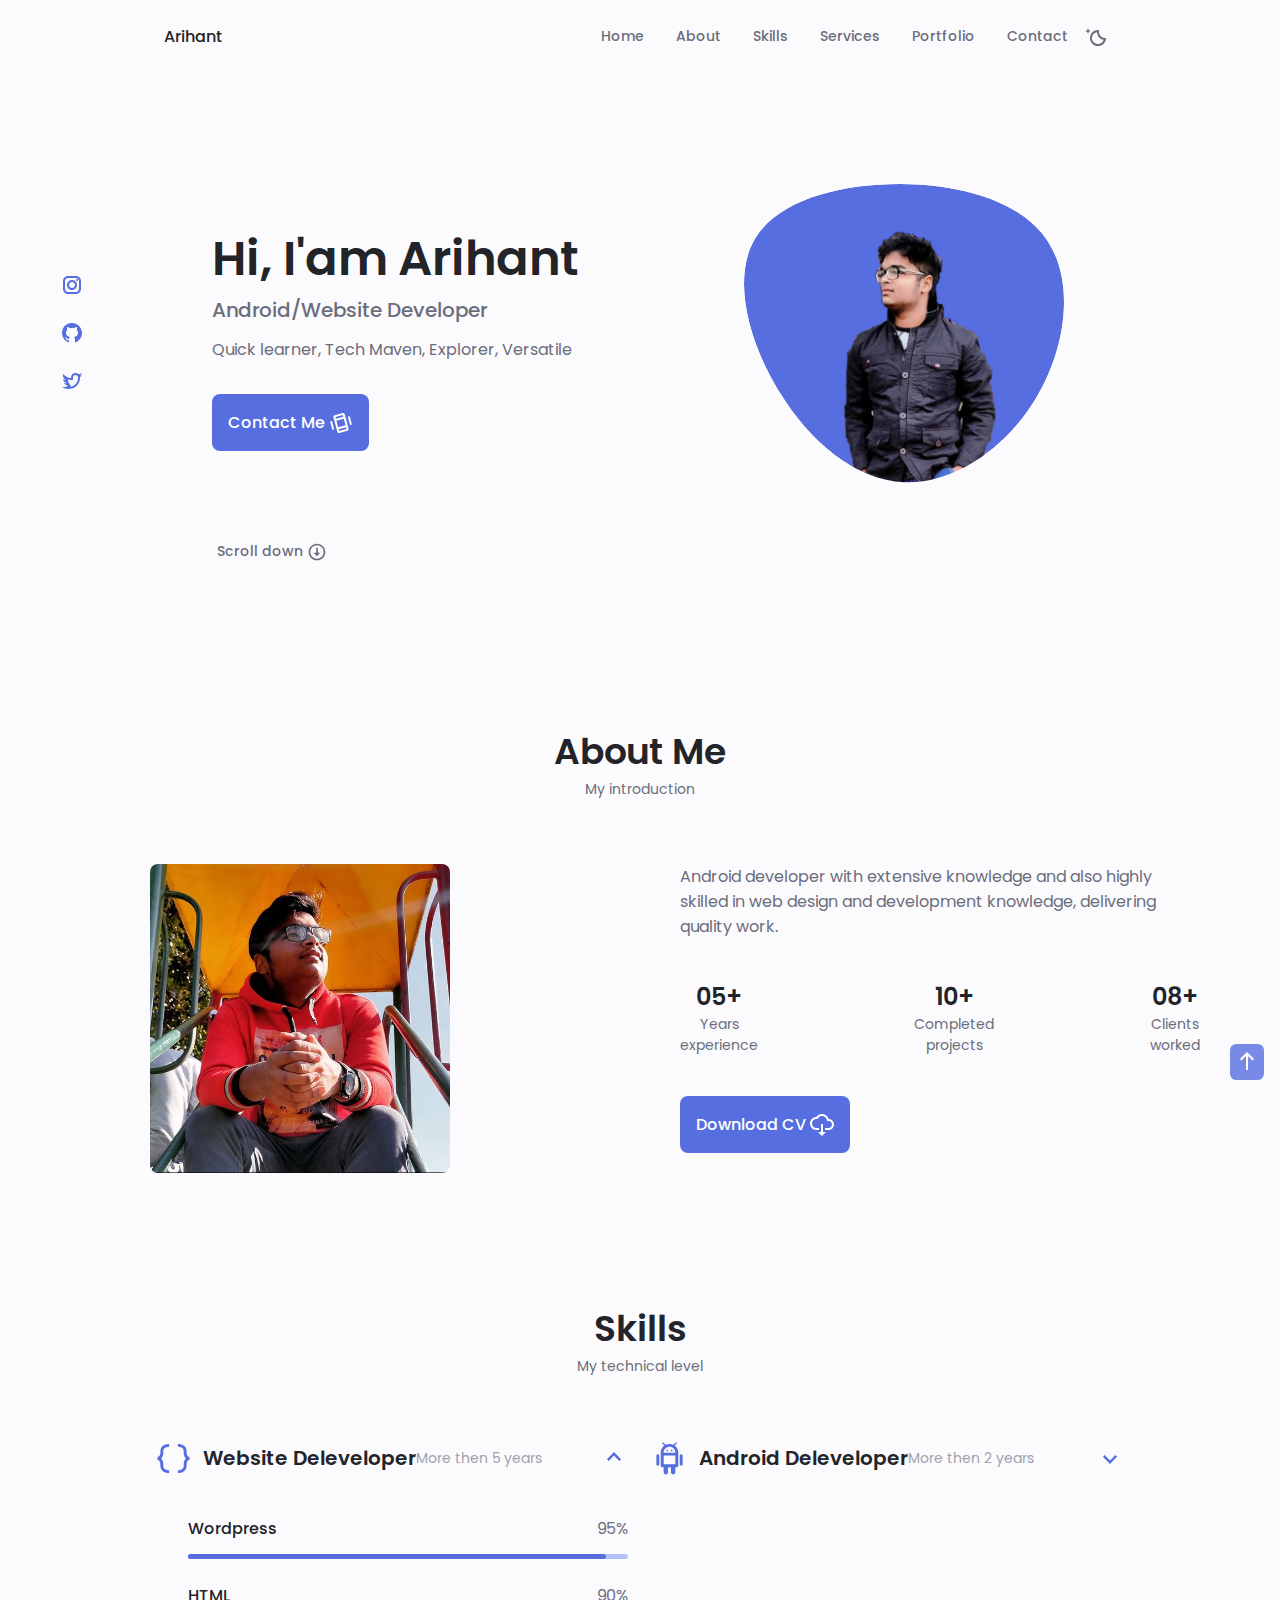
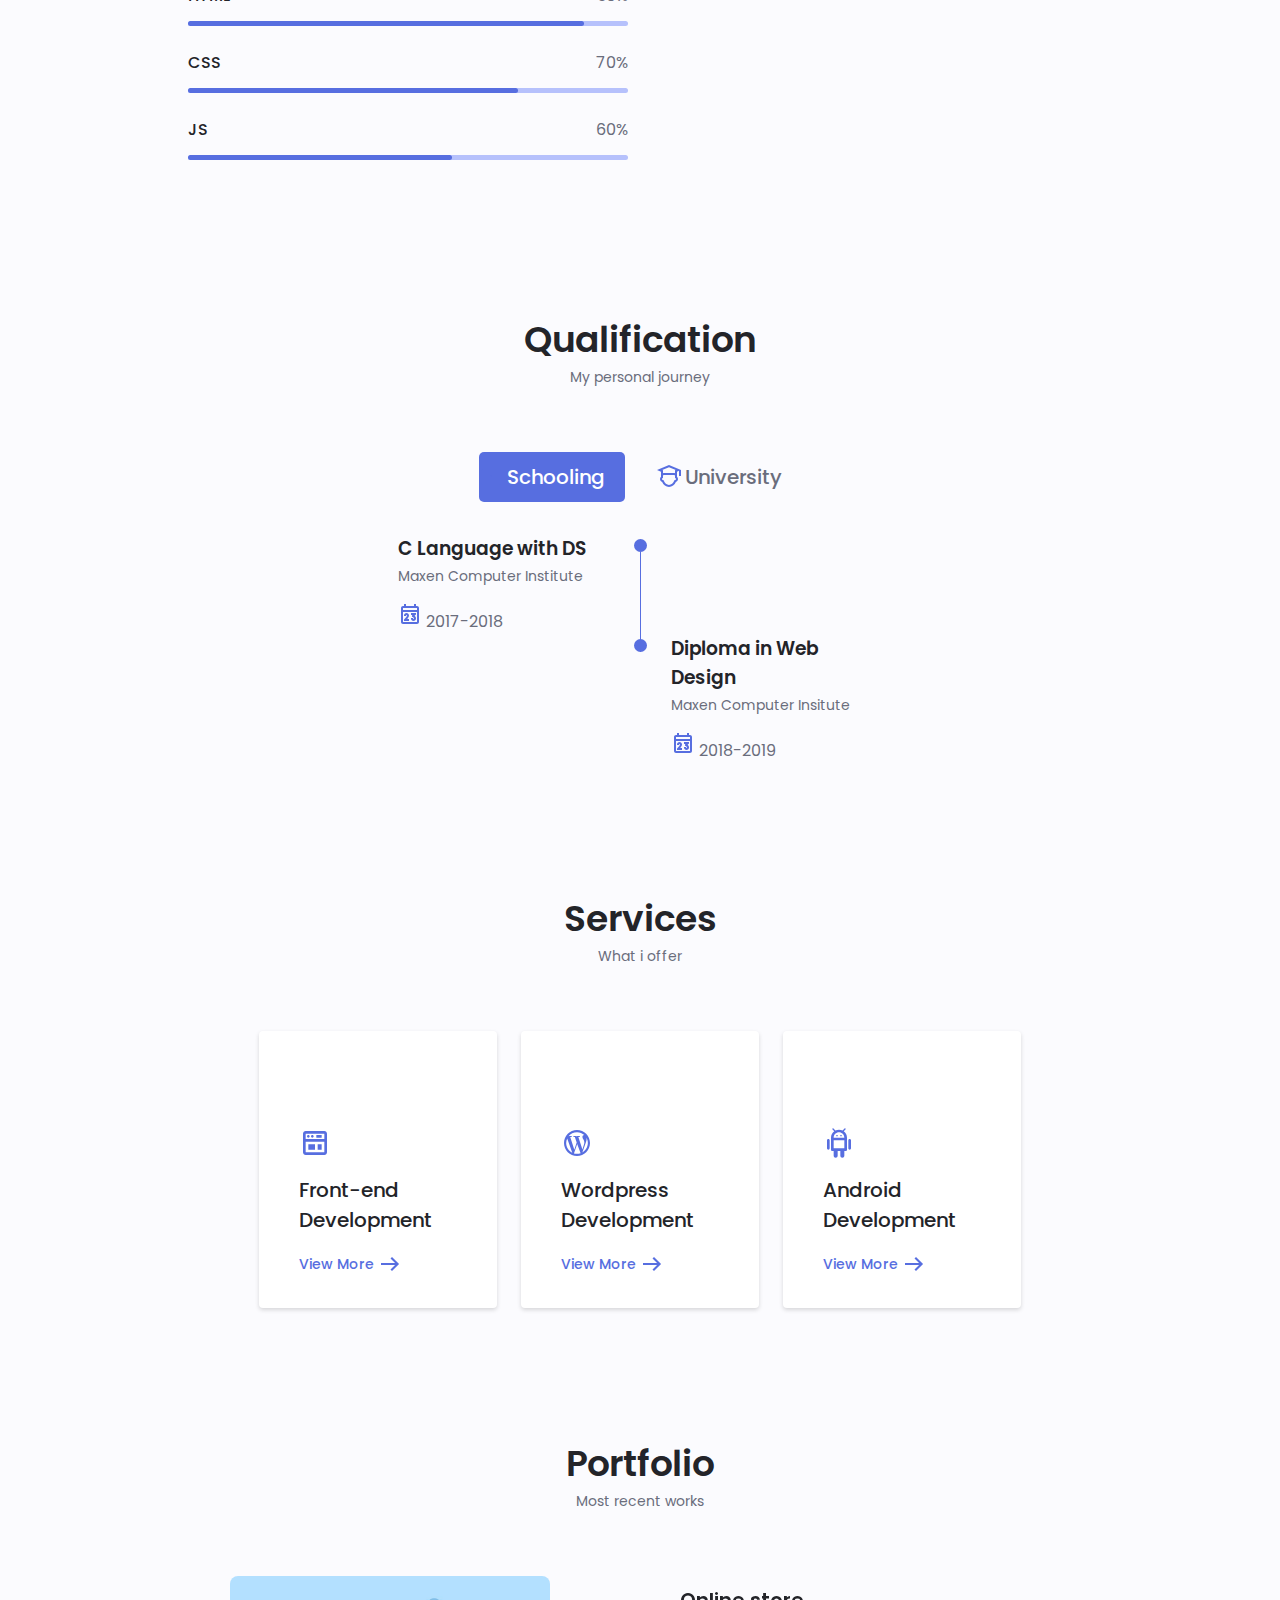
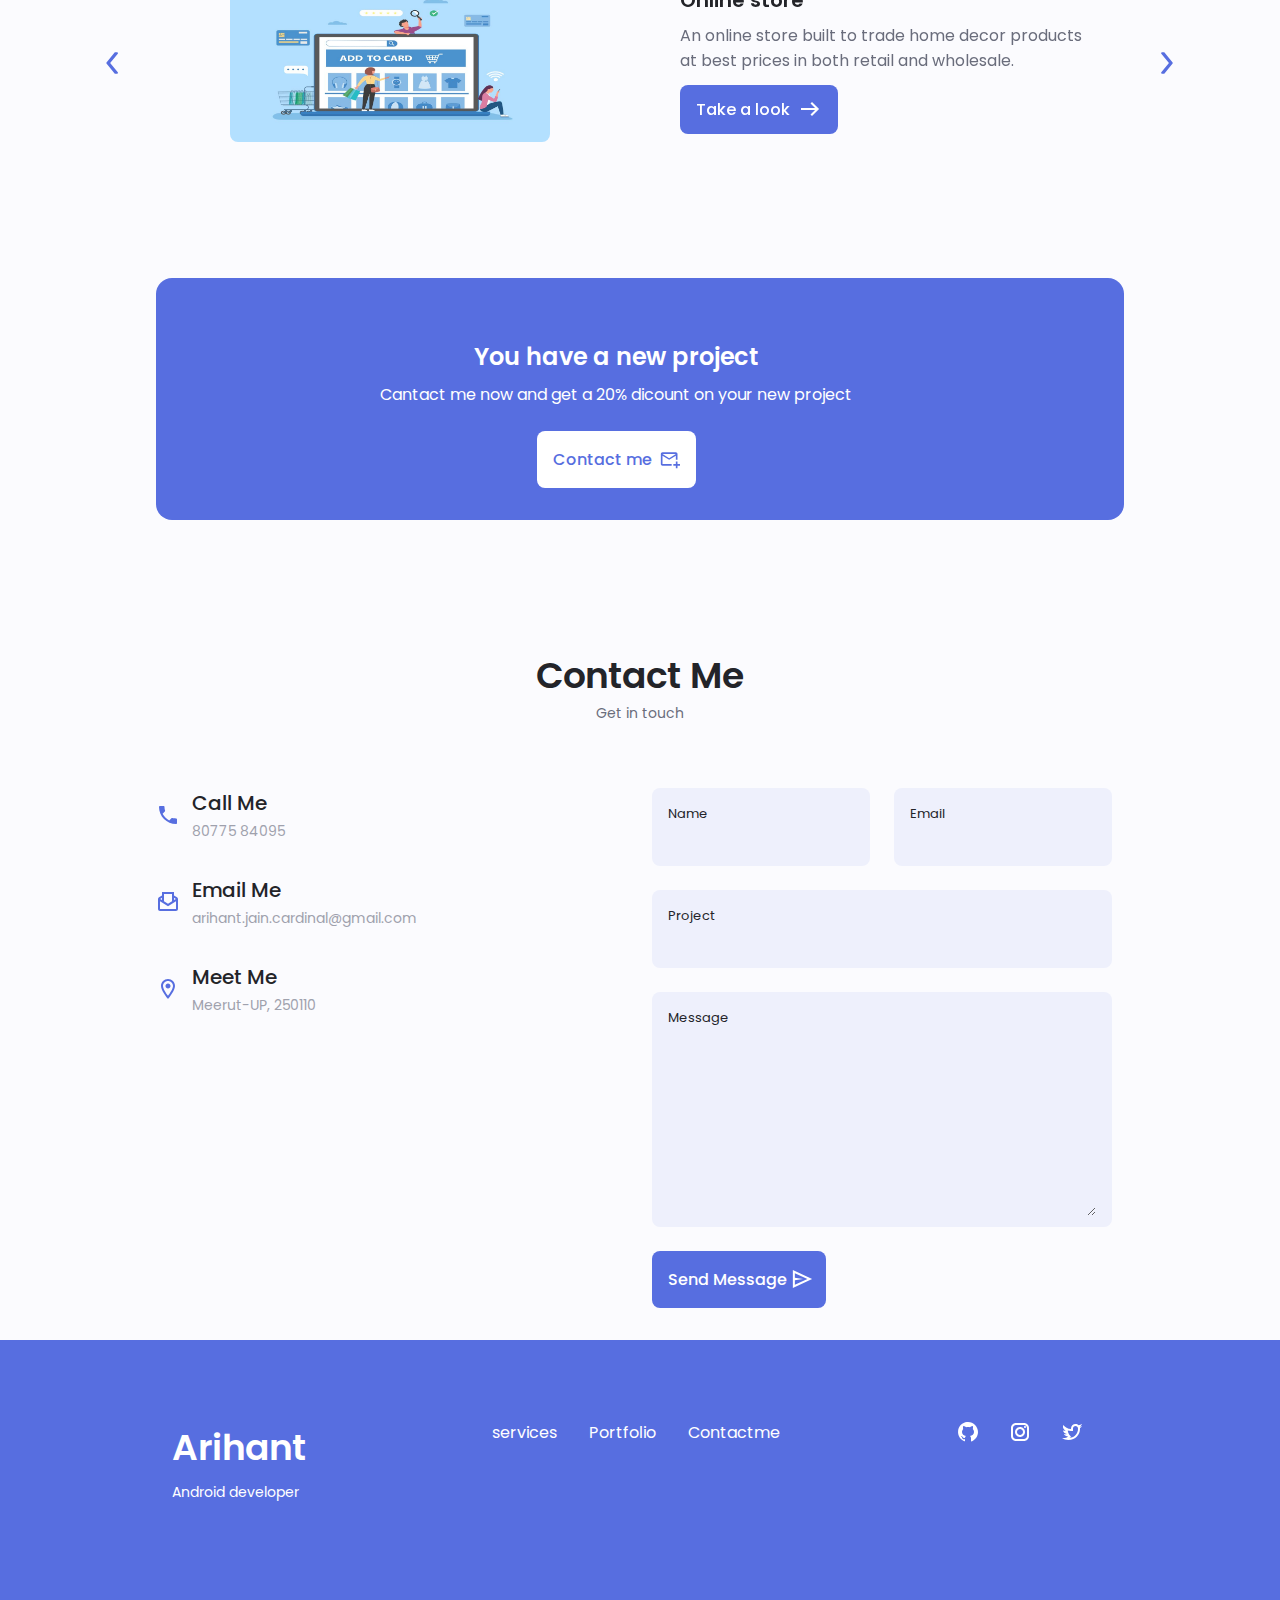
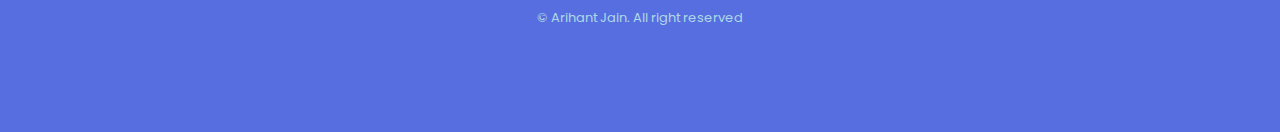
==== index.html @ eb3eca13 "css media queries done" ====
<!DOCTYPE html>
<html lang="en">

<head>
    <meta charset="UTF-8">
    <meta http-equiv="X-UA-Compatible" content="IE=edge">
    <meta name="viewport" content="width=device-width, initial-scale=1.0">
    <title>Arihant Jain</title>

    <!-- swipper -->

    <link rel="stylesheet" href="assets/css/swiper-bundle.min.css">


    <!-- main css -->
    <link rel="stylesheet" href="assets/css/styles.css">
</head>

<body>

    <!-- header -->
    <header class="header" id="header">
        <nav class="nav container">
            <a href="" class="nav__logo">Arihant</a>

            <div class="nav__menu" id="nav-menu">
                <ul class="nav__list grid">
                    <li class="nav__item">
                        <a href="#" class="nav__link ">
                            <svg class="nav__icon" xmlns="http://www.w3.org/2000/svg" x="0px" y="0px" width="24"
                                height="24" viewBox="0 0 172 172" style=" fill:#000000;">
                                <g fill="none" fill-rule="nonzero" stroke="none" stroke-width="1" stroke-linecap="butt"
                                    stroke-linejoin="miter" stroke-miterlimit="10" stroke-dasharray=""
                                    stroke-dashoffset="0" font-family="none" font-weight="none" font-size="none"
                                    text-anchor="none" style="mix-blend-mode: normal">
                                    <path d="M0,172v-172h172v172z" fill="none"></path>
                                    <g fill="#6d6a7c">
                                        <path
                                            d="M86,14.33333c-1.91435,0.00025 -3.74903,0.76638 -5.09506,2.1276l-72.28255,63.07226c-0.9155,0.67554 -1.45577,1.74571 -1.45573,2.88347c0,1.97902 1.60431,3.58333 3.58333,3.58333h17.91667v57.33333c0,3.956 3.21067,7.16667 7.16667,7.16667h21.5c3.956,0 7.16667,-3.21067 7.16667,-7.16667v-43h43v43c0,3.956 3.21067,7.16667 7.16667,7.16667h21.5c3.956,0 7.16667,-3.21067 7.16667,-7.16667v-57.33333h17.91667c1.97902,0 3.58333,-1.60431 3.58333,-3.58333c0.00004,-1.13776 -0.54023,-2.20792 -1.45573,-2.88347l-27.21094,-23.73958v-19.96029c0,-3.956 -3.21067,-7.16667 -7.16667,-7.16667c-3.956,0 -7.16667,3.21067 -7.16667,7.16667v7.44661l-30.69629,-26.77702c-0.01394,-0.01406 -0.02794,-0.02805 -0.04199,-0.04199c-1.34603,-1.36123 -3.18071,-2.12736 -5.09506,-2.1276z">
                                        </path>
                                    </g>
                                </g>
                            </svg>Home
                        </a>
                    </li>
                    <li class="nav__item">
                        <a href="#about" class="nav__link">
                            <svg class="nav__icon" xmlns="http://www.w3.org/2000/svg" x="0px" y="0px" width="24"
                                height="24" viewBox="0 0 172 172" style=" fill:#000000;">
                                <g fill="none" fill-rule="nonzero" stroke="none" stroke-width="1" stroke-linecap="butt"
                                    stroke-linejoin="miter" stroke-miterlimit="10" stroke-dasharray=""
                                    stroke-dashoffset="0" font-family="none" font-weight="none" font-size="none"
                                    text-anchor="none" style="mix-blend-mode: normal">
                                    <path d="M0,172v-172h172v172z" fill="none"></path>
                                    <g fill="#6d6a7c">
                                        <path
                                            d="M86,21.5c-15.83216,0 -28.66667,12.8345 -28.66667,28.66667c0,15.83216 12.8345,28.66667 28.66667,28.66667c15.83216,0 28.66667,-12.8345 28.66667,-28.66667c0,-15.83216 -12.8345,-28.66667 -28.66667,-28.66667zM86,100.33333c-21.52867,0 -64.5,10.80733 -64.5,32.25v10.75c0,3.956 3.21067,7.16667 7.16667,7.16667h114.66667c3.956,0 7.16667,-3.21067 7.16667,-7.16667v-10.75c0,-21.44267 -42.97133,-32.25 -64.5,-32.25z">
                                        </path>
                                    </g>
                                </g>
                            </svg>About
                        </a>
                    </li>
                    <li class="nav__item">
                        <a href="#skills" class="nav__link">
                            <svg class="nav__icon" xmlns="http://www.w3.org/2000/svg" x="0px" y="0px" width="24"
                                height="24" viewBox="0 0 172 172" style=" fill:#000000;">
                                <g fill="none" fill-rule="nonzero" stroke="none" stroke-width="1" stroke-linecap="butt"
                                    stroke-linejoin="miter" stroke-miterlimit="10" stroke-dasharray=""
                                    stroke-dashoffset="0" font-family="none" font-weight="none" font-size="none"
                                    text-anchor="none" style="mix-blend-mode: normal">
                                    <path d="M0,172v-172h172v172z" fill="none"></path>
                                    <g fill="#6d6a7c">
                                        <path
                                            d="M94.39933,14.33333h-51.39933c-7.88333,0 -14.33333,6.45 -14.33333,14.33333v114.66667c0,7.88333 6.45,14.33333 14.33333,14.33333h86c7.88333,0 14.33333,-6.45 14.33333,-14.33333v-80.066c0,-3.79833 -1.51217,-7.44617 -4.19967,-10.13367l-34.60067,-34.60067c-2.6875,-2.6875 -6.33533,-4.19967 -10.13367,-4.19967zM107.5,129h-43c-3.956,0 -7.16667,-3.21067 -7.16667,-7.16667v0c0,-3.956 3.21067,-7.16667 7.16667,-7.16667h43c3.956,0 7.16667,3.21067 7.16667,7.16667v0c0,3.956 -3.21067,7.16667 -7.16667,7.16667zM107.5,100.33333h-43c-3.956,0 -7.16667,-3.21067 -7.16667,-7.16667v0c0,-3.956 3.21067,-7.16667 7.16667,-7.16667h43c3.956,0 7.16667,3.21067 7.16667,7.16667v0c0,3.956 -3.21067,7.16667 -7.16667,7.16667zM93.16667,64.5v-39.41667l39.41667,39.41667z">
                                        </path>
                                    </g>
                                </g>
                            </svg>Skills
                        </a>
                    </li>
                    <li class="nav__item">
                        <a href="#services" class="nav__link">
                            <svg class="nav__icon" xmlns="http://www.w3.org/2000/svg" x="0px" y="0px" width="24"
                                height="24" viewBox="0 0 172 172" style=" fill:#000000;">
                                <g fill="none" fill-rule="nonzero" stroke="none" stroke-width="1" stroke-linecap="butt"
                                    stroke-linejoin="miter" stroke-miterlimit="10" stroke-dasharray=""
                                    stroke-dashoffset="0" font-family="none" font-weight="none" font-size="none"
                                    text-anchor="none" style="mix-blend-mode: normal">
                                    <path d="M0,172v-172h172v172z" fill="none"></path>
                                    <g id="original-icon" fill="#6d6a7c">
                                        <path
                                            d="M71.66667,14.33333c-7.91917,0 -14.33333,6.41417 -14.33333,14.33333v7.16667v7.16667c0,3.956 -3.21067,7.16667 -7.16667,7.16667c-3.956,0 -7.16667,-3.21067 -7.16667,-7.16667v-7.16667h-14.33333c-7.91917,0 -14.33333,6.41417 -14.33333,14.33333v78.83333c0,7.91917 6.41417,14.33333 14.33333,14.33333h114.66667c7.91917,0 14.33333,-6.41417 14.33333,-14.33333v-78.83333c0,-7.91917 -6.41417,-14.33333 -14.33333,-14.33333h-14.33333v7.16667c0,3.956 -3.21067,7.16667 -7.16667,7.16667c-3.956,0 -7.16667,-3.21067 -7.16667,-7.16667v-7.16667v-7.16667c0,-7.91917 -6.41417,-14.33333 -14.33333,-14.33333zM71.66667,28.66667h28.66667v7.16667h-28.66667zM103.91667,71.66667c5.934,0 10.75,4.816 10.75,10.75c0,5.934 -4.816,10.75 -10.75,10.75c-5.934,0 -10.75,-4.816 -10.75,-10.75c0,-5.934 4.816,-10.75 10.75,-10.75zM133.36719,93.18066c1.3928,-0.08734 2.76824,0.64601 3.42936,1.97364l3.96126,7.92252c0.88867,1.77017 0.16764,3.93361 -1.6097,4.81511l-34.23763,18.02864c-1.77017,0.87433 -3.91244,0.1533 -4.80111,-1.6097l-3.97526,-7.92253c-0.88867,-1.77017 -0.15363,-3.9336 1.6237,-4.8151l34.23763,-18.02865c0.44254,-0.22038 0.90748,-0.33481 1.37174,-0.36393z">
                                        </path>
                                    </g>
                                </g>
                            </svg>Services
                        </a>
                    </li>
                    <li class="nav__item">
                        <a href="#portfolio" class="nav__link">
                            <svg class="nav__icon" xmlns="http://www.w3.org/2000/svg" x="0px" y="0px" width="24"
                                height="24" viewBox="0 0 172 172" style=" fill:#000000;">
                                <g fill="none" fill-rule="nonzero" stroke="none" stroke-width="1" stroke-linecap="butt"
                                    stroke-linejoin="miter" stroke-miterlimit="10" stroke-dasharray=""
                                    stroke-dashoffset="0" font-family="none" font-weight="none" font-size="none"
                                    text-anchor="none" style="mix-blend-mode: normal">
                                    <path d="M0,172v-172h172v172z" fill="none"></path>
                                    <g fill="#6d6a7c">
                                        <path
                                            d="M28.66667,28.66667c-7.83362,0 -14.33333,6.49972 -14.33333,14.33333v86c0,7.83362 6.49972,14.33333 14.33333,14.33333h114.66667c7.83362,0 14.33333,-6.49972 14.33333,-14.33333v-86c0,-7.83362 -6.49972,-14.33333 -14.33333,-14.33333zM28.66667,43h114.66667v86h-114.66667zM103.91667,78.83333l-25.08333,28.66667l-17.91667,-17.91667l-19.51237,25.08333h89.38737z">
                                        </path>
                                    </g>
                                </g>
                            </svg>Portfolio
                        </a>
                    </li>
                    <li class="nav__item">
                        <a href="#contact" class="nav__link">
                            <svg class="nav__icon" xmlns="http://www.w3.org/2000/svg" x="0px" y="0px" width="24"
                                height="24" viewBox="0 0 172 172" style=" fill:#000000;">
                                <g fill="none" fill-rule="nonzero" stroke="none" stroke-width="1" stroke-linecap="butt"
                                    stroke-linejoin="miter" stroke-miterlimit="10" stroke-dasharray=""
                                    stroke-dashoffset="0" font-family="none" font-weight="none" font-size="none"
                                    text-anchor="none" style="mix-blend-mode: normal">
                                    <path d="M0,172v-172h172v172z" fill="none"></path>
                                    <g fill="#6d6a7c">
                                        <path
                                            d="M86,14.33333c-0.07957,0.00042 -0.15839,0.0134 -0.23795,0.014c-26.54044,0.06883 -53.0707,9.44095 -74.27018,28.16276c-1.77583,1.56997 -2.93246,3.53578 -3.59733,5.64095c-0.54668,1.12707 -0.77072,2.26998 -0.62988,3.37337c-0.1531,3.62197 1.14981,7.32266 3.90527,10.07813l8.10449,8.11849c4.78733,4.78734 12.34738,5.21398 17.65072,1.03581l13.18555,-10.47005c0.89551,-0.71238 1.65229,-1.53295 2.32357,-2.42155c0.06717,-0.03548 0.15802,-0.09127 0.22396,-0.12598c2.13567,-1.12517 3.44302,-3.33776 3.45736,-5.75293l0.06999,-19.72233c9.7204,-3.0593 19.78883,-4.62606 29.87044,-4.61914c10.04155,-0.00689 20.07971,1.54216 29.75847,4.57715l0.06999,19.76432c0.00717,2.41517 1.32169,4.62776 3.45736,5.75293c0.11394,0.06012 0.27433,0.14755 0.39192,0.20996c0.65809,0.85686 1.39727,1.64873 2.26758,2.33757l13.18554,10.47005c5.30333,4.17817 12.86339,3.75153 17.65072,-1.03581l8.11849,-8.11849c3.37808,-3.37808 4.57994,-8.1702 3.56934,-12.49967c-0.05802,-0.20587 -0.11326,-0.3976 -0.19596,-0.60189c-0.63871,-2.23759 -1.83361,-4.33472 -3.70932,-5.99089c-21.27783,-18.791 -47.91846,-28.17676 -74.56413,-28.17676c-0.01866,-0.00011 -0.03732,0.0001 -0.05599,0zM64.5,57.33333v14.33333l-30.44434,24.35547c-3.40417,2.71616 -5.389,6.84058 -5.389,11.19792v28.94661h-7.16667v14.33333h129v-14.33333h-7.16667v-28.94661c0,-4.35734 -1.98483,-8.47459 -5.389,-11.19792l-30.44434,-24.35547v-14.33333h-14.33333v14.33333h-14.33333v-14.33333zM64.5,93.16667c3.956,0 7.16667,3.21067 7.16667,7.16667c0,3.956 -3.21067,7.16667 -7.16667,7.16667c-3.956,0 -7.16667,-3.21067 -7.16667,-7.16667c0,-3.956 3.21067,-7.16667 7.16667,-7.16667zM86,93.16667c3.956,0 7.16667,3.21067 7.16667,7.16667c0,3.956 -3.21067,7.16667 -7.16667,7.16667c-3.956,0 -7.16667,-3.21067 -7.16667,-7.16667c0,-3.956 3.21067,-7.16667 7.16667,-7.16667zM107.5,93.16667c3.956,0 7.16667,3.21067 7.16667,7.16667c0,3.956 -3.21067,7.16667 -7.16667,7.16667c-3.956,0 -7.16667,-3.21067 -7.16667,-7.16667c0,-3.956 3.21067,-7.16667 7.16667,-7.16667zM64.5,114.66667c3.956,0 7.16667,3.21067 7.16667,7.16667c0,3.956 -3.21067,7.16667 -7.16667,7.16667c-3.956,0 -7.16667,-3.21067 -7.16667,-7.16667c0,-3.956 3.21067,-7.16667 7.16667,-7.16667zM86,114.66667c3.956,0 7.16667,3.21067 7.16667,7.16667c0,3.956 -3.21067,7.16667 -7.16667,7.16667c-3.956,0 -7.16667,-3.21067 -7.16667,-7.16667c0,-3.956 3.21067,-7.16667 7.16667,-7.16667zM107.5,114.66667c3.956,0 7.16667,3.21067 7.16667,7.16667c0,3.956 -3.21067,7.16667 -7.16667,7.16667c-3.956,0 -7.16667,-3.21067 -7.16667,-7.16667c0,-3.956 3.21067,-7.16667 7.16667,-7.16667z">
                                        </path>
                                    </g>
                                </g>
                            </svg>Contact
                        </a>
                    </li>
                </ul>
                <div class="nav__close" id="nav-close">
                    <svg class="nav__icon" xmlns="http://www.w3.org/2000/svg" x="0px" y="0px" width="24" height="24"
                        viewBox="0 0 172 172" style=" fill:#000000;">
                        <g fill="none" fill-rule="nonzero" stroke="none" stroke-width="1" stroke-linecap="butt"
                            stroke-linejoin="miter" stroke-miterlimit="10" stroke-dasharray="" stroke-dashoffset="0"
                            font-family="none" font-weight="none" font-size="none" text-anchor="none"
                            style="mix-blend-mode: normal">
                            <path d="M0,172v-172h172v172z" fill="none"></path>
                            <g fill="#6d6a7c">
                                <path
                                    d="M35.76335,28.59668c-2.91628,0.00077 -5.54133,1.76841 -6.63871,4.47035c-1.09737,2.70194 -0.44825,5.79937 1.64164,7.83336l45.09961,45.09961l-45.09961,45.09961c-1.8722,1.79752 -2.62637,4.46674 -1.97164,6.97823c0.65473,2.51149 2.61604,4.4728 5.12753,5.12753c2.51149,0.65473 5.18071,-0.09944 6.97823,-1.97165l45.09961,-45.09961l45.09961,45.09961c1.79752,1.87223 4.46675,2.62641 6.97825,1.97168c2.5115,-0.65472 4.47282,-2.61605 5.12755,-5.12755c0.65472,-2.5115 -0.09946,-5.18073 -1.97168,-6.97825l-45.09961,-45.09961l45.09961,-45.09961c2.11962,-2.06035 2.75694,-5.21064 1.60486,-7.93287c-1.15207,-2.72224 -3.85719,-4.45797 -6.81189,-4.37084c-1.86189,0.05548 -3.62905,0.83363 -4.92708,2.1696l-45.09961,45.09961l-45.09961,-45.09961c-1.34928,-1.38698 -3.20203,-2.16948 -5.13704,-2.1696z">
                                </path>
                            </g>
                        </g>
                    </svg>
                </div>

            </div>
            <div class="nav__btns">

                <!-- change theme btn -->
                <svg class="change-theme" id="theme-button" xmlns="http://www.w3.org/2000/svg" x="0px" y="0px"
width="24" height="24"
viewBox="0 0 172 172"
style=" fill:#000000;"><g fill="none" fill-rule="nonzero" stroke="none" stroke-width="1" stroke-linecap="butt" stroke-linejoin="miter" stroke-miterlimit="10" stroke-dasharray="" stroke-dashoffset="0" font-family="none" font-weight="none" font-size="none" text-anchor="none" style="mix-blend-mode: normal"><path d="M0,172v-172h172v172z" fill="none"></path><g fill="#6d6a7c"><path d="M28.66667,21.5l-5.82292,15.67708l-15.67708,5.82292l15.67708,5.82292l5.82292,15.67708l5.82292,-15.67708l15.67708,-5.82292l-15.67708,-5.82292zM100.41732,35.83333c-14.8783,-0.1635 -29.37061,5.54704 -40.62044,16.79688c-22.31227,22.31227 -22.31227,58.76065 0,81.07292c22.31227,22.31227 58.76065,22.31227 81.07292,0c9.08113,-9.08113 14.51119,-20.56895 16.15299,-32.38997l1.11979,-8.0485l-8.13248,-0.09798c-10.82202,-0.12298 -21.5888,-4.27402 -29.91244,-12.59765c-9.77482,-9.77483 -13.36963,-24.27616 -12.61165,-37.14909l0.44792,-7.5026zM94.21647,51.28646c0.81621,13.82457 4.63774,28.30733 15.74707,39.41667c8.69774,8.69774 19.6628,13.03715 30.92025,14.97722c-1.96524,6.48952 -5.00058,12.74114 -10.14811,17.88867c-16.81774,16.81772 -43.98696,16.81772 -60.80469,0c-16.81773,-16.81774 -16.81773,-43.98696 0,-60.80469c7.04967,-7.04966 15.43612,-10.29691 24.28548,-11.47786z"></path></g></g></svg>

                <div class="nav__toggle" id="nav-toggle">
                    <svg class="nav__icon" xmlns="http://www.w3.org/2000/svg" x="0px" y="0px" width="24" height="24"
                        viewBox="0 0 172 172" style=" fill:#000000;">
                        <g fill="none" fill-rule="nonzero" stroke="none" stroke-width="1" stroke-linecap="butt"
                            stroke-linejoin="miter" stroke-miterlimit="10" stroke-dasharray="" stroke-dashoffset="0"
                            font-family="none" font-weight="none" font-size="none" text-anchor="none"
                            style="mix-blend-mode: normal">
                            <path d="M0,172v-172h172v172z" fill="none"></path>
                            <g fill="#6d6a7c">
                                <path
                                    d="M28.66667,21.5c-3.956,0 -7.16667,3.21067 -7.16667,7.16667v14.33333c0,3.956 3.21067,7.16667 7.16667,7.16667h14.33333c3.956,0 7.16667,-3.21067 7.16667,-7.16667v-14.33333c0,-3.956 -3.21067,-7.16667 -7.16667,-7.16667zM78.83333,21.5c-3.956,0 -7.16667,3.21067 -7.16667,7.16667v14.33333c0,3.956 3.21067,7.16667 7.16667,7.16667h14.33333c3.956,0 7.16667,-3.21067 7.16667,-7.16667v-14.33333c0,-3.956 -3.21067,-7.16667 -7.16667,-7.16667zM129,21.5c-3.956,0 -7.16667,3.21067 -7.16667,7.16667v14.33333c0,3.956 3.21067,7.16667 7.16667,7.16667h14.33333c3.956,0 7.16667,-3.21067 7.16667,-7.16667v-14.33333c0,-3.956 -3.21067,-7.16667 -7.16667,-7.16667zM28.66667,71.66667c-3.956,0 -7.16667,3.21067 -7.16667,7.16667v14.33333c0,3.956 3.21067,7.16667 7.16667,7.16667h14.33333c3.956,0 7.16667,-3.21067 7.16667,-7.16667v-14.33333c0,-3.956 -3.21067,-7.16667 -7.16667,-7.16667zM78.83333,71.66667c-3.956,0 -7.16667,3.21067 -7.16667,7.16667v14.33333c0,3.956 3.21067,7.16667 7.16667,7.16667h14.33333c3.956,0 7.16667,-3.21067 7.16667,-7.16667v-14.33333c0,-3.956 -3.21067,-7.16667 -7.16667,-7.16667zM129,71.66667c-3.956,0 -7.16667,3.21067 -7.16667,7.16667v14.33333c0,3.956 3.21067,7.16667 7.16667,7.16667h14.33333c3.956,0 7.16667,-3.21067 7.16667,-7.16667v-14.33333c0,-3.956 -3.21067,-7.16667 -7.16667,-7.16667zM28.66667,121.83333c-3.956,0 -7.16667,3.21067 -7.16667,7.16667v14.33333c0,3.956 3.21067,7.16667 7.16667,7.16667h14.33333c3.956,0 7.16667,-3.21067 7.16667,-7.16667v-14.33333c0,-3.956 -3.21067,-7.16667 -7.16667,-7.16667zM78.83333,121.83333c-3.956,0 -7.16667,3.21067 -7.16667,7.16667v14.33333c0,3.956 3.21067,7.16667 7.16667,7.16667h14.33333c3.956,0 7.16667,-3.21067 7.16667,-7.16667v-14.33333c0,-3.956 -3.21067,-7.16667 -7.16667,-7.16667zM129,121.83333c-3.956,0 -7.16667,3.21067 -7.16667,7.16667v14.33333c0,3.956 3.21067,7.16667 7.16667,7.16667h14.33333c3.956,0 7.16667,-3.21067 7.16667,-7.16667v-14.33333c0,-3.956 -3.21067,-7.16667 -7.16667,-7.16667z">
                                </path>
                            </g>
                        </g>
                    </svg>
                </div>
            </div>
        </nav>
    </header>


    <!-- main section -->

    <main class="main">

        <section class="home section" id="home">
            <div class="home__container container grid">
                <div class="home__content grid">
                    <div class="home__social">

                        <a href="https://www.instagram.com/aunujain/" target="_blank" class="home__social-icon">
                            <svg xmlns="http://www.w3.org/2000/svg" x="0px" y="0px" width="24" height="24"
                                viewBox="0 0 172 172" style=" fill:#000000;">
                                <g fill="none" fill-rule="nonzero" stroke="none" stroke-width="1" stroke-linecap="butt"
                                    stroke-linejoin="miter" stroke-miterlimit="10" stroke-dasharray=""
                                    stroke-dashoffset="0" font-family="none" font-weight="none" font-size="none"
                                    text-anchor="none" style="mix-blend-mode: normal">
                                    <path d="M0,172v-172h172v172z" fill="none"></path>
                                    <g fill="#576ee0">
                                        <path
                                            d="M57.33333,21.5c-19.7585,0 -35.83333,16.07483 -35.83333,35.83333v57.33333c0,19.7585 16.07483,35.83333 35.83333,35.83333h57.33333c19.7585,0 35.83333,-16.07483 35.83333,-35.83333v-57.33333c0,-19.7585 -16.07483,-35.83333 -35.83333,-35.83333zM57.33333,35.83333h57.33333c11.85367,0 21.5,9.64633 21.5,21.5v57.33333c0,11.85367 -9.64633,21.5 -21.5,21.5h-57.33333c-11.85367,0 -21.5,-9.64633 -21.5,-21.5v-57.33333c0,-11.85367 9.64633,-21.5 21.5,-21.5zM121.83333,43c-3.95804,0 -7.16667,3.20863 -7.16667,7.16667c0,3.95804 3.20863,7.16667 7.16667,7.16667c3.95804,0 7.16667,-3.20863 7.16667,-7.16667c0,-3.95804 -3.20863,-7.16667 -7.16667,-7.16667zM86,50.16667c-19.7585,0 -35.83333,16.07483 -35.83333,35.83333c0,19.7585 16.07483,35.83333 35.83333,35.83333c19.7585,0 35.83333,-16.07483 35.83333,-35.83333c0,-19.7585 -16.07483,-35.83333 -35.83333,-35.83333zM86,64.5c11.85367,0 21.5,9.64633 21.5,21.5c0,11.85367 -9.64633,21.5 -21.5,21.5c-11.85367,0 -21.5,-9.64633 -21.5,-21.5c0,-11.85367 9.64633,-21.5 21.5,-21.5z">
                                        </path>
                                    </g>
                                </g>
                            </svg>
                        </a>

                        <a href="https://github.com/dodoxd1" target="_blank" class="home__social-icon">
                            <svg xmlns="http://www.w3.org/2000/svg" x="0px" y="0px" width="24" height="24"
                                viewBox="0 0 172 172" style=" fill:#000000;">
                                <g fill="none" fill-rule="nonzero" stroke="none" stroke-width="1" stroke-linecap="butt"
                                    stroke-linejoin="miter" stroke-miterlimit="10" stroke-dasharray=""
                                    stroke-dashoffset="0" font-family="none" font-weight="none" font-size="none"
                                    text-anchor="none" style="mix-blend-mode: normal">
                                    <path d="M0,172v-172h172v172z" fill="none"></path>
                                    <g fill="#576ee0">
                                        <path
                                            d="M78.11667,15.05c-32.96667,3.58333 -59.48333,30.1 -63.06667,62.35c-3.58333,33.68333 15.76667,63.78333 45.15,75.25c2.15,0.71667 4.3,-0.71667 4.3,-3.58333v-11.46667c0,0 -2.86667,0.71667 -6.45,0.71667c-10.03333,0 -14.33333,-8.6 -15.05,-13.61667c-0.71667,-2.86667 -2.15,-5.01667 -4.3,-7.16667c-2.15,-0.71667 -2.86667,-0.71667 -2.86667,-1.43333c0,-1.43333 2.15,-1.43333 2.86667,-1.43333c4.3,0 7.88333,5.01667 9.31667,7.16667c3.58333,5.73333 7.88333,7.16667 10.03333,7.16667c2.86667,0 5.01667,-0.71667 6.45,-1.43333c0.71667,-5.01667 2.86667,-10.03333 7.16667,-12.9c-16.48333,-3.58333 -28.66667,-12.9 -28.66667,-28.66667c0,-7.88333 3.58333,-15.76667 8.6,-21.5c-0.71667,-1.43333 -1.43333,-5.01667 -1.43333,-10.03333c0,-2.86667 0,-7.16667 2.15,-11.46667c0,0 10.03333,0 20.06667,9.31667c3.58333,-1.43333 8.6,-2.15 13.61667,-2.15c5.01667,0 10.03333,0.71667 14.33333,2.15c9.31667,-9.31667 20.06667,-9.31667 20.06667,-9.31667c1.43333,4.3 1.43333,8.6 1.43333,11.46667c0,5.73333 -0.71667,8.6 -1.43333,10.03333c5.01667,5.73333 8.6,12.9 8.6,21.5c0,15.76667 -12.18333,25.08333 -28.66667,28.66667c4.3,3.58333 7.16667,10.03333 7.16667,16.48333v18.63333c0,2.15 2.15,4.3 5.01667,3.58333c26.51667,-10.75 45.15,-36.55 45.15,-66.65c0,-43 -36.55,-76.68333 -79.55,-71.66667z">
                                        </path>
                                    </g>
                                </g>
                            </svg>
                        </a>

                        <a href="https://twitter.com/Arihant74213930" target="_blank" class="home__social-icon">
                            <svg xmlns="http://www.w3.org/2000/svg" x="0px" y="0px" width="24" height="24"
                                viewBox="0 0 172 172" style=" fill:#000000;">
                                <g fill="none" fill-rule="nonzero" stroke="none" stroke-width="1" stroke-linecap="butt"
                                    stroke-linejoin="miter" stroke-miterlimit="10" stroke-dasharray=""
                                    stroke-dashoffset="0" font-family="none" font-weight="none" font-size="none"
                                    text-anchor="none" style="mix-blend-mode: normal">
                                    <path d="M0,172v-172h172v172z" fill="none"></path>
                                    <g fill="#576ee0">
                                        <path
                                            d="M157.66667,28.6595c-5.59,3.31817 -16.80583,7.84033 -23.39917,9.14467c-0.1935,0.05017 -0.35117,0.11467 -0.5375,0.16483c-5.8265,-5.74767 -13.81017,-9.3095 -22.64667,-9.3095c-17.80917,0 -32.25,14.44083 -32.25,32.25c0,0.93883 -0.07883,2.666 0,3.58333c-24.02983,0 -42.31917,-12.58467 -55.43417,-28.66667c-1.42617,3.58333 -2.04967,9.245 -2.04967,14.56267c0,10.0405 7.8475,19.90183 20.06667,26.015c-2.25033,0.5805 -4.73,0.99617 -7.31,0.99617c-4.16383,0 -8.57133,-1.0965 -12.60617,-4.42183c0,0.12183 0,0.2365 0,0.3655c0,14.03233 14.89233,23.5855 28.13633,26.24433c-2.6875,1.58383 -8.1055,1.7415 -10.75,1.7415c-1.86333,0 -8.45667,-0.85283 -10.21967,-1.1825c3.68367,11.5025 16.97067,17.96683 29.63417,18.19617c-9.90433,7.76867 -16.77717,10.64967 -37.05883,10.64967h-6.90867c12.814,8.213 29.1325,14.3405 45.48683,14.3405c53.24833,0 83.51317,-40.58483 83.51317,-78.8405c0,-0.61633 -0.01433,-1.90633 -0.03583,-3.2035c0,-0.129 0.03583,-0.25083 0.03583,-0.37983c0,-0.1935 -0.05733,-0.37983 -0.05733,-0.57333c-0.0215,-0.97467 -0.043,-1.88483 -0.0645,-2.35783c5.66167,-4.085 10.57083,-9.1805 14.45517,-14.9855c-5.19583,2.30767 -10.7715,3.85567 -16.62667,4.558c5.977,-3.58333 14.4695,-12.126 16.62667,-18.89133zM129,64.49283c0,29.24 -21.19183,60.19283 -60.673,64.0915c5.34633,-3.79117 10.50633,-9.17333 10.50633,-9.17333c0,0 -21.5,-19.07767 -23.1125,-44.00333c7.4175,2.26467 15.14317,3.4185 23.1125,3.4185h14.33333v-17.91667c0,-0.00717 0,-0.00717 0,-0.00717c0.01433,-9.89 8.02667,-17.90233 17.91667,-17.90233c9.89717,0 17.91667,8.0195 17.91667,17.91667c0,0 0,3.01 0,3.57617z">
                                        </path>
                                    </g>
                                </g>
                            </svg>
                        </a>

                    </div>

                    <div class="home__img">
                        <svg class="home__blob" viewBox="0 0 200 187" xmlns="http://www.w3.org/2000/svg"
                            xmlns:xlink="http://www.w3.org/1999/xlink">
                            <mask id="mask0" mask-type="alpha">
                                <path d="M190.312 36.4879C206.582 62.1187 201.309 102.826 182.328 134.186C163.346 165.547 
                                130.807 187.559 100.226 186.353C69.6454 185.297 41.0228 161.023 21.7403 129.362C2.45775 
                                97.8511 -7.48481 59.1033 6.67581 34.5279C20.9871 10.1032 59.7028 -0.149132 97.9666 
                                0.00163737C136.23 0.303176 174.193 10.857 190.312 36.4879Z" />
                            </mask>
                            <g mask="url(#mask0)">
                                <path d="M190.312 36.4879C206.582 62.1187 201.309 102.826 182.328 134.186C163.346 
                                165.547 130.807 187.559 100.226 186.353C69.6454 185.297 41.0228 161.023 21.7403 
                                129.362C2.45775 97.8511 -7.48481 59.1033 6.67581 34.5279C20.9871 10.1032 59.7028 
                                -0.149132 97.9666 0.00163737C136.23 0.303176 174.193 10.857 190.312 36.4879Z" />
                                <image class="home__blob-img" x='15' y='10' href="assets/img/arihant.png" />
                            </g>
                        </svg>
                    </div>
                    <div class="home__data">

                        <h1 class="home__title">
                            Hi, I'am Arihant
                        </h1>

                        <h3 class="home__subtitle">
                            Android/Website Developer
                        </h3>

                        <p class="home__description">
                            Quick learner, Tech Maven, Explorer, Versatile
                        </p>

                        <a href="#contact" class="button button--flex">
                            Contact Me<svg style="margin-left:4px;" xmlns="http://www.w3.org/2000/svg" x="0px" y="0px"
                                width="24" height="24" viewBox="0 0 172 172" style=" fill:#000000;">
                                <g fill="none" fill-rule="nonzero" stroke="none" stroke-width="1" stroke-linecap="butt"
                                    stroke-linejoin="miter" stroke-miterlimit="10" stroke-dasharray=""
                                    stroke-dashoffset="0" font-family="none" font-weight="none" font-size="none"
                                    text-anchor="none" style="mix-blend-mode: normal">
                                    <path d="M0,172v-172h172v172z" fill="none"></path>
                                    <g fill="#ffffff">
                                        <path
                                            d="M100.96322,14.33333c-1.02483,0 -2.06826,0.13359 -3.10742,0.40592l-57.75326,15.48112c-6.37833,1.71283 -10.15326,8.26294 -8.44043,14.64128l27.84082,103.94466c1.43333,5.33917 6.25919,8.86035 11.53385,8.86035c1.02483,0 2.06825,-0.13359 3.10742,-0.40593l57.73926,-15.48112c6.37833,-1.70567 10.16009,-8.26294 8.45442,-14.64128l-27.84082,-103.94466c-1.43333,-5.33917 -6.25919,-8.86035 -11.53385,-8.86035zM99.26953,29.19857l3.37338,12.58366l-53.09213,14.5153l-3.44336,-12.84961zM148.70833,38.25488l-13.84343,3.70931l15.46712,57.75325l13.84343,-3.70931zM106.35222,55.63965l12.40169,46.28939l-53.09212,14.5153l-12.40169,-46.30339zM21.66797,72.29655l-13.84342,3.70931l15.46712,57.73925l13.84342,-3.70931zM122.46322,115.78646l3.42936,12.76563l-53.1621,14.24935l-3.35938,-12.51367z">
                                        </path>
                                    </g>
                                </g>
                            </svg>
                        </a>

                    </div>
                </div>
                <div class="home__scroll">
                    <a href="#about" class="home__scroll-button button--flex">
                        <span class="home__scroll-name">
                            Scroll down
                        </span>
                        <svg class="home__scroll-arrow" xmlns="http://www.w3.org/2000/svg" x="0px" y="0px" width="24"
                            height="24" viewBox="0 0 172 172">
                            <g fill="none" fill-rule="nonzero" stroke="none" stroke-width="1" stroke-linecap="butt"
                                stroke-linejoin="miter" stroke-miterlimit="10" stroke-dasharray="" stroke-dashoffset="0"
                                font-family="none" font-weight="none" font-size="none" text-anchor="none"
                                style="mix-blend-mode: normal">
                                <path d="M0,172v-172h172v172z" fill="none"></path>
                                <g fill="#6d6a7c">
                                    <path
                                        d="M86,14.33333c-39.49552,0 -71.66667,32.17115 -71.66667,71.66667c0,39.49552 32.17115,71.66667 71.66667,71.66667c39.49552,0 71.66667,-32.17115 71.66667,-71.66667c0,-39.49552 -32.17115,-71.66667 -71.66667,-71.66667zM86,28.66667c31.74921,0 57.33333,25.58412 57.33333,57.33333c0,31.74921 -25.58412,57.33333 -57.33333,57.33333c-31.74921,0 -57.33333,-25.58412 -57.33333,-57.33333c0,-31.74921 25.58412,-57.33333 57.33333,-57.33333zM78.83333,50.16667v43h-21.5l28.66667,28.66667l28.66667,-28.66667h-21.5v-43z">
                                    </path>
                                </g>
                            </g>
                        </svg>
                    </a>
                </div>
            </div>
        </section>

        <!-- about section -->

        <section class="about section" id="about">
            <h2 class="section__title">About Me</h2>
            <span class="section__subtitle">My introduction</span>

            <div class="about__container grid">
                <img src="assets/img/about.png" alt="" class="about__img">

                <div class="about__data">
                    <p class="about__description">
                        Android developer with extensive knowledge and also highly skilled in web design and development
                        knowledge, delivering quality work.
                    </p>

                    <div class="about__info">
                        <div>
                            <span class="about__info-title">05+</span>
                            <span class="about__info-name">Years<br>experience</span>
                        </div>
                        <div>
                            <span class="about__info-title">10+</span>
                            <span class="about__info-name">Completed<br>projects</span>
                        </div>
                        <div>
                            <span class="about__info-title">08+</span>
                            <span class="about__info-name">Clients<br>worked</span>
                        </div>
                    </div>

                    <div class="about__buttons">
                        <a download="" href="assets/pdf/resume.pdf" class="button button--flex">
                            Download CV<svg style="margin-left: 4px" xmlns="http://www.w3.org/2000/svg" x="0px" y="0px"
                                width="24" height="24" viewBox="0 0 172 172" style=" fill:#000000;">
                                <g fill="none" fill-rule="nonzero" stroke="none" stroke-width="1" stroke-linecap="butt"
                                    stroke-linejoin="miter" stroke-miterlimit="10" stroke-dasharray=""
                                    stroke-dashoffset="0" font-family="none" font-weight="none" font-size="none"
                                    text-anchor="none" style="mix-blend-mode: normal">
                                    <path d="M0,172v-172h172v172z" fill="none"></path>
                                    <g fill="#ffffff">
                                        <path
                                            d="M86,14.33333c-16.41883,0 -31.81418,8.155 -41.15234,21.52799c-24.88983,0.91733 -44.84766,21.45051 -44.84766,46.55534c0,25.68533 20.898,46.58333 46.58333,46.58333h17.91667v-14.33333h-17.91667c-17.7805,0 -32.25,-14.4695 -32.25,-32.25c0,-17.7805 14.4695,-32.25 32.25,-32.25l6.15885,0.33594l2.21159,-3.82129c6.39267,-11.1155 18.28956,-18.01465 31.04622,-18.01465c17.716,0 32.56993,12.70538 35.34343,30.20638l1.0778,6.88672l7.88054,-1.03581c0.7525,-0.10033 1.50041,-0.22396 2.28157,-0.22396c13.83167,0 25.08333,11.25167 25.08333,25.08333c0,13.83167 -11.25167,25.08333 -25.08333,25.08333h-25.08333v14.33333h25.08333c21.72933,0 39.41667,-17.68017 39.41667,-39.41667c0,-21.242 -16.89127,-38.61467 -37.94694,-39.38867c-6.20633,-21.12733 -25.48523,-35.86133 -48.05306,-35.86133zM78.83333,86v57.33333h-21.5l28.66667,28.66667l28.66667,-28.66667h-21.5v-57.33333z">
                                        </path>
                                    </g>
                                </g>
                            </svg>
                        </a>
                    </div>
                </div>
            </div>
        </section>


        <!-- skills-section -->

        <section class="skills section" id="skills">
            <h2 class="section__title">Skills</h2>
            <span class="section__subtitle">My technical level</span>
            <div class="skills__container container grid">
                    <div class="skills__content skills__open">
                        <div class="skills__header">
                            <svg class="skills__icon" xmlns="http://www.w3.org/2000/svg" x="0px" y="0px" width="35"
                                height="35" viewBox="0 0 172 172" style=" fill:#000000;">
                                <g fill="none" fill-rule="nonzero" stroke="none" stroke-width="1" stroke-linecap="butt"
                                    stroke-linejoin="miter" stroke-miterlimit="10" stroke-dasharray=""
                                    stroke-dashoffset="0" font-family="none" font-weight="none" font-size="none"
                                    text-anchor="none" style="mix-blend-mode: normal">
                                    <path d="M0,172v-172h172v172z" fill="none"></path>
                                    <g fill="#576ee0">
                                        <path
                                            d="M64.5,14.33333c-8.16761,0 -18.19854,1.54945 -27.00098,6.87272c-8.80244,5.32327 -15.99902,15.36361 -15.99902,28.96061v7.16667c0,5.97222 -1.60721,11.88706 -4.17122,15.73307c-2.56401,3.84603 -5.38433,5.76693 -10.16211,5.76693v14.33333c4.77778,0 7.5981,1.92091 10.16211,5.76693c2.56401,3.84601 4.17122,9.76085 4.17122,15.73307v7.16667c0,13.597 7.19658,23.63734 15.99902,28.96061c8.80244,5.32327 18.83337,6.87272 27.00098,6.87272v-14.33333c-6.16572,0 -14.05146,-1.4563 -19.58236,-4.80111c-5.53089,-3.34481 -9.08431,-7.63489 -9.08431,-16.69889v-7.16667c0,-8.36111 -1.97612,-16.77961 -6.57878,-23.6836c-1.19708,-1.79562 -2.62395,-3.4749 -4.24121,-4.98307c1.61726,-1.50817 3.04413,-3.18745 4.24121,-4.98307c4.60265,-6.90399 6.57878,-15.32249 6.57878,-23.6836v-7.16667c0,-9.064 3.55342,-13.35408 9.08431,-16.69889c5.5309,-3.34481 13.41663,-4.80111 19.58236,-4.80111zM107.5,14.33333v14.33333c6.16572,0 14.05146,1.4563 19.58236,4.80111c5.5309,3.34481 9.08431,7.63489 9.08431,16.69889v7.16667c0,8.36111 1.97612,16.77961 6.57878,23.6836c1.19708,1.79562 2.62395,3.4749 4.24121,4.98307c-1.61726,1.50817 -3.04413,3.18745 -4.24121,4.98307c-4.60266,6.90399 -6.57878,15.32248 -6.57878,23.6836v7.16667c0,9.064 -3.55341,13.35409 -9.08431,16.69889c-5.5309,3.34481 -13.41664,4.80111 -19.58236,4.80111v14.33333c8.16761,0 18.19854,-1.54945 27.00098,-6.87272c8.80244,-5.32328 15.99902,-15.36361 15.99902,-28.96061v-7.16667c0,-5.97222 1.60721,-11.88706 4.17122,-15.73307c2.56401,-3.84603 5.38433,-5.76693 10.16211,-5.76693v-14.33333c-4.77778,0 -7.5981,-1.92091 -10.16211,-5.76693c-2.56401,-3.84601 -4.17122,-9.76085 -4.17122,-15.73307v-7.16667c0,-13.597 -7.19659,-23.63734 -15.99902,-28.96061c-8.80244,-5.32327 -18.83336,-6.87272 -27.00098,-6.87272z">
                                        </path>
                                    </g>
                                </g>
                            </svg>
                            <div class="skills__title">Website Deleveloper</div>
                            <span class="skills__subtitle">More then 5 years</span>
                            <svg class="skills__arrow" xmlns="http://www.w3.org/2000/svg" x="0px" y="0px" width="28"
                                height="28" viewBox="0 0 172 172" style=" fill:#000000;">
                                <g fill="none" fill-rule="nonzero" stroke="none" stroke-width="1" stroke-linecap="butt"
                                    stroke-linejoin="miter" stroke-miterlimit="10" stroke-dasharray=""
                                    stroke-dashoffset="0" font-family="none" font-weight="none" font-size="none"
                                    text-anchor="none" style="mix-blend-mode: normal">
                                    <path d="M0,172v-172h172v172z" fill="none"></path>
                                    <g fill="#576ee0">
                                        <path
                                            d="M53.24609,68.08333l-10.75,10.75l43.50391,43.5039l43.5039,-43.5039l-10.75,-10.75l-32.7539,32.7539z">
                                        </path>
                                    </g>
                                </g>
                            </svg>
                        </div>
                        <div class="skills__list grid">
                            <div class="skills__data">
                                <div class="skills__titles">
                                    <h3 class="skills__name">Wordpress</h3>
                                    <span class="skills__number">95%</span>
                                </div>
                                <div class="skills__bar">
                                    <span class="skills__percentage skills__wordpress"></span>
                                </div>
                                <div class="skills__data">
                                    <div class="skills__titles">
                                        <h3 class="skills__name">HTML</h3>
                                        <span class="skills__number">90%</span>
                                    </div>
                                    <div class="skills__bar">
                                        <span class="skills__percentage skills__html"></span>
                                    </div>
                                    <div class="skills__data">
                                        <div class="skills__titles">
                                            <h3 class="skills__name">CSS</h3>
                                            <span class="skills__number">70%</span>
                                        </div>
                                        <div class="skills__bar">
                                            <span class="skills__percentage skills__css"></span>
                                        </div>
                                    </div>
                                    <div class="skills__data">
                                        <div class="skills__titles">
                                            <h3 class="skills__name">JS</h3>
                                            <span class="skills__number">60%</span>
                                        </div>
                                        <div class="skills__bar">
                                            <span class="skills__percentage skills__js"></span>
                                        </div>
                                    </div>
                                </div>
                            </div>
                        </div>
                    </div>
                    <div class="skills__content skills__close">
                        <div class="skills__header">
                            <svg class="skills__icon" xmlns="http://www.w3.org/2000/svg" x="0px" y="0px" width="35"
                                height="35" viewBox="0 0 172 172" style=" fill:#000000;">
                                <g fill="none" fill-rule="nonzero" stroke="none" stroke-width="1" stroke-linecap="butt"
                                    stroke-linejoin="miter" stroke-miterlimit="10" stroke-dasharray=""
                                    stroke-dashoffset="0" font-family="none" font-weight="none" font-size="none"
                                    text-anchor="none" style="mix-blend-mode: normal">
                                    <path d="M0,172v-172h172v172z" fill="none"></path>
                                    <g fill="#576ee0">
                                        <path
                                            d="M53.75,7.16667c-0.91733,0 -1.83478,0.35105 -2.53353,1.0498c-1.3975,1.3975 -1.3975,3.66956 0,5.06706l9.39225,9.39225c-10.66343,7.82497 -17.60872,20.41563 -17.60872,34.65755v64.5c0,3.956 3.21067,7.16667 7.16667,7.16667h7.16667v25.08333c0,5.934 4.816,10.75 10.75,10.75c5.934,0 10.75,-4.816 10.75,-10.75v-25.08333h14.33333v25.08333c0,5.934 4.816,10.75 10.75,10.75c5.934,0 10.75,-4.816 10.75,-10.75v-25.08333h7.16667c3.956,0 7.16667,-3.21067 7.16667,-7.16667v-64.5c0,-14.24192 -6.9453,-26.83258 -17.60872,-34.65755l9.39225,-9.39225c1.3975,-1.40467 1.3975,-3.66239 0,-5.06706c-1.3975,-1.3975 -3.66956,-1.3975 -5.06706,0l-10.62402,10.62402c-5.75803,-2.86198 -12.22542,-4.50716 -19.09244,-4.50716c-6.86703,0 -13.33441,1.64518 -19.09245,4.50716l-10.62402,-10.62402c-0.69875,-0.69875 -1.6162,-1.0498 -2.53353,-1.0498zM86,28.66667c15.80967,0 28.66667,12.857 28.66667,28.66667h-57.33333c0,-15.80967 12.857,-28.66667 28.66667,-28.66667zM71.66667,43v7.16667h7.16667v-7.16667zM93.16667,43v7.16667h7.16667v-7.16667zM28.66667,64.5c-3.956,0 -7.16667,3.21067 -7.16667,7.16667v43c0,3.956 3.21067,7.16667 7.16667,7.16667c3.956,0 7.16667,-3.21067 7.16667,-7.16667v-43c0,-3.956 -3.21067,-7.16667 -7.16667,-7.16667zM143.33333,64.5c-3.956,0 -7.16667,3.21067 -7.16667,7.16667v43c0,3.956 3.21067,7.16667 7.16667,7.16667c3.956,0 7.16667,-3.21067 7.16667,-7.16667v-43c0,-3.956 -3.21067,-7.16667 -7.16667,-7.16667zM57.33333,71.66667h57.33333v43h-35.83333h-21.5z">
                                        </path>
                                    </g>
                                </g>
                            </svg>
                            <div class="skills__title">Android Deleveloper</div>
                            <span class="skills__subtitle">More then 2 years</span>
                            <svg class="skills__arrow" xmlns="http://www.w3.org/2000/svg" x="0px" y="0px" width="28"
                                height="28" viewBox="0 0 172 172" style=" fill:#000000;">
                                <g fill="none" fill-rule="nonzero" stroke="none" stroke-width="1" stroke-linecap="butt"
                                    stroke-linejoin="miter" stroke-miterlimit="10" stroke-dasharray=""
                                    stroke-dashoffset="0" font-family="none" font-weight="none" font-size="none"
                                    text-anchor="none" style="mix-blend-mode: normal">
                                    <path d="M0,172v-172h172v172z" fill="none"></path>
                                    <g fill="#576ee0">
                                        <path
                                            d="M53.24609,68.08333l-10.75,10.75l43.50391,43.5039l43.5039,-43.5039l-10.75,-10.75l-32.7539,32.7539z">
                                        </path>
                                    </g>
                                </g>
                            </svg>
                        </div>
                        <div class="skills__list grid">
                            <div class="skills__data">
                                <div class="skills__titles">
                                    <h3 class="skills__name">XML</h3>
                                    <span class="skills__number">90%</span>
                                </div>
                                <div class="skills__bar">
                                    <span class="skills__percentage skills__xml"></span>
                                </div>
                                <div class="skills__data">
                                    <div class="skills__titles">
                                        <h3 class="skills__name">Java</h3>
                                        <span class="skills__number">75%</span>
                                    </div>
                                    <div class="skills__bar">
                                        <span class="skills__percentage skills__java"></span>
                                    </div>
                                </div>
                                <div class="skills__data">
                                    <div class="skills__titles">
                                        <h3 class="skills__name">Android</h3>
                                        <span class="skills__number">70%</span>
                                    </div>
                                    <div class="skills__bar">
                                        <span class="skills__percentage skills__android"></span>
                                    </div>
                                </div>
                                <div class="skills__data">
                                    <div class="skills__titles">
                                        <h3 class="skills__name">Firebase</h3>
                                        <span class="skills__number">90%</span>
                                    </div>
                                    <div class="skills__bar">
                                        <span class="skills__percentage skills__firebase"></span>
                                    </div>
                                </div>
                            </div>
                        </div>
                    </div>
            </div>

        </section>

        <section class="qualification section" id="qualification">
            <h2 class="section__title">Qualification</h2>
            <span class="section__subtitle">My personal journey</span>

            <div class="qualification__container container">
                <div class="qualification__tabs">
                    <div class="qualification__button button--flex qualification__active" data-target="#schooling">
                        <svg class="qualification__icon" xmlns="http://www.w3.org/2000/svg" x="0px" y="0px" width="24"
                            height="24" viewBox="0 0 172 172" style=" fill:#000000;">
                            <g fill="none" fill-rule="nonzero" stroke="none" stroke-width="1" stroke-linecap="butt"
                                stroke-linejoin="miter" stroke-miterlimit="10" stroke-dasharray="" stroke-dashoffset="0"
                                font-family="none" font-weight="none" font-size="none" text-anchor="none"
                                style="mix-blend-mode: normal">
                                <path d="M0,172v-172h172v172z" fill="none"></path>
                                <g fill="#576ee0">
                                    <path
                                        d="M64.5,21.5v7.16667h-35.83333c-7.83362,0 -14.33333,6.49972 -14.33333,14.33333v28.66667v28.66667v28.66667c0,7.83362 6.49972,14.33333 14.33333,14.33333h114.66667c7.83362,0 14.33333,-6.49972 14.33333,-14.33333v-28.66667v-28.66667v-28.66667c0,-7.83362 -6.49972,-14.33333 -14.33333,-14.33333h-35.83333v-7.16667zM28.66667,43h114.66667v28.66667v28.66667h-114.66667v-28.66667zM86,71.66667c-3.95804,0 -7.16667,3.20863 -7.16667,7.16667c0,3.95804 3.20863,7.16667 7.16667,7.16667c3.95804,0 7.16667,-3.20863 7.16667,-7.16667c0,-3.95804 -3.20863,-7.16667 -7.16667,-7.16667zM28.66667,114.66667h114.66667v14.33333h-114.66667z">
                                    </path>
                                </g>
                            </g>
                        </svg>
                        Schooling
                    </div>

                    <div class="qualification__button button--flex" data-target="#university">
                        <svg class="qualification__icon" xmlns="http://www.w3.org/2000/svg" x="0px" y="0px" width="24"
                            height="24" viewBox="0 0 172 172" style=" fill:#000000;">
                            <g fill="none" fill-rule="nonzero" stroke="none" stroke-width="1" stroke-linecap="butt"
                                stroke-linejoin="miter" stroke-miterlimit="10" stroke-dasharray="" stroke-dashoffset="0"
                                font-family="none" font-weight="none" font-size="none" text-anchor="none"
                                style="mix-blend-mode: normal">
                                <path d="M0,172v-172h172v172z" fill="none"></path>
                                <g fill="#576ee0">
                                    <path
                                        d="M86,0l-86,35.83333l28.66667,11.95378v36.5472c-4.50067,4.02767 -7.16667,9.83569 -7.16667,15.99902c0,9.14467 5.89951,17.18141 14.27734,20.18424c10.062,23.01933 29.03082,37.14909 50.22266,37.14909c21.19183,0 40.16066,-14.12976 50.22265,-37.14909c8.37784,-3.00283 14.27735,-11.03958 14.27735,-20.18424c0,-6.16333 -2.666,-11.97136 -7.16667,-15.99902v-36.5472l14.33333,-5.97689v37.02311h14.33333v-43zM86,15.53711l48.73893,20.29622l-5.73893,2.37956v9.56022v10.79199c-2.24317,-0.7955 -4.65833,-1.23177 -7.16667,-1.23177h-71.66667c-2.50833,0 -4.9235,0.43627 -7.16667,1.23177v-10.77799v-9.57422l-5.73893,-2.37956zM50.16667,71.66667h71.66667c3.956,0 7.16667,3.21067 7.16667,7.16667v13.26953l3.59733,2.05762c2.236,1.28283 3.56934,3.59285 3.56934,6.17285c0,3.526 -2.66085,6.54653 -6.18685,7.02669l-4.18523,0.58789l-1.51172,3.94726c-7.44617,19.393 -22.11488,31.43815 -38.28288,31.43815c-16.168,0 -30.82988,-12.05232 -38.26888,-31.43815l-1.51172,-3.94726l-4.19922,-0.57389c-3.53317,-0.48733 -6.18685,-3.51469 -6.18685,-7.04069c0,-2.58 1.33334,-4.89002 3.56934,-6.17285l3.59733,-2.05762v-13.26953c0,-3.956 3.21067,-7.16667 7.16667,-7.16667z">
                                    </path>
                                </g>
                            </g>
                        </svg>
                        University
                    </div>
                </div>
                <div class="qualification__sections">
                    <!-- qualification 1 -->
                    <div class="qualification__content qualification__active" data-content id="schooling">
                        <div class="qualification__data">
                            <div>
                                <h3 class="qualificaition__title">C Language with DS</h3>
                                <span class="qualification__subtitle">Maxen Computer Institute</span>
                                <div class="qualification__calendar">
                                    <svg xmlns="http://www.w3.org/2000/svg" x="0px" y="0px" width="24" height="24"
                                        viewBox="0 0 172 172" style=" fill:#000000;">
                                        <g fill="none" fill-rule="nonzero" stroke="none" stroke-width="1"
                                            stroke-linecap="butt" stroke-linejoin="miter" stroke-miterlimit="10"
                                            stroke-dasharray="" stroke-dashoffset="0" font-family="none"
                                            font-weight="none" font-size="none" text-anchor="none"
                                            style="mix-blend-mode: normal">
                                            <path d="M0,172v-172h172v172z" fill="none"></path>
                                            <g fill="#576ee0">
                                                <path
                                                    d="M43,7.16667v14.33333h-7.16667c-7.88333,0 -14.33333,6.45 -14.33333,14.33333v100.33333c0,7.88333 6.45,14.33333 14.33333,14.33333h100.33333c7.88333,0 14.33333,-6.45 14.33333,-14.33333v-100.33333c0,-7.88333 -6.45,-14.33333 -14.33333,-14.33333h-7.16667v-14.33333h-14.33333v14.33333h-57.33333v-14.33333zM35.83333,35.83333h100.33333v14.33333h-100.33333zM35.83333,64.5h100.33333v71.66667h-100.33333zM60.91667,71.66667c-9.81162,0 -17.91667,8.10505 -17.91667,17.91667v3.58333h14.33333v-3.58333c0,-2.05638 1.52695,-3.58333 3.58333,-3.58333c2.05638,0 3.58333,1.52695 3.58333,3.58333c0,1.84798 -2.48975,7.57669 -6.57878,12.8916c-4.08903,5.31492 -9.24972,10.4906 -12.66764,13.70345l-2.25358,2.1276v10.69401h35.83333v-14.33333h-12.73763c1.13677,-1.32907 2.09837,-2.03663 3.19141,-3.45736c4.86931,-6.32912 9.54622,-13.14679 9.54622,-21.62598c0,-9.81162 -8.10505,-17.91667 -17.91667,-17.91667zM93.16667,71.66667v14.33333h11.44987l-4.2832,4.10124v9.02832l4.98307,1.59571c0,0 2.488,0.84184 5.01107,2.75748c2.52308,1.91564 4.33919,4.02395 4.33919,7.60059c0,2.05638 -1.52695,3.58333 -3.58333,3.58333c-2.05638,0 -3.58333,-1.52695 -3.58333,-3.58333v-3.58333h-14.33333v3.58333c0,9.81162 8.10505,17.91667 17.91667,17.91667c9.81162,0 17.91667,-8.10505 17.91667,-17.91667c0,-9.01054 -5.35221,-15.48158 -9.99414,-19.00847l9.99414,-9.57422v-10.83399z">
                                                </path>
                                            </g>
                                        </g>
                                    </svg>
                                    2017-2018
                                </div>
                            </div>
                            <div>
                                <span class="qualification__rounder"></span>
                                <span class="qualification__line"></span>
                            </div>
                        </div>
                        <!-- qualification 2 -->
                        <div class="qualification__data">
                            <div></div>
                            <div>
                                <span class="qualification__rounder"></span>
                                <!-- <span class="qualification__line"></span> -->
                            </div>

                            <div>
                                <h3 class="qualificaition__title">Diploma in Web Design</h3>
                                <span class="qualification__subtitle">Maxen Computer Insitute</span>
                                <div class="qualification__calendar">
                                    <svg xmlns="http://www.w3.org/2000/svg" x="0px" y="0px" width="24" height="24"
                                        viewBox="0 0 172 172" style=" fill:#000000;">
                                        <g fill="none" fill-rule="nonzero" stroke="none" stroke-width="1"
                                            stroke-linecap="butt" stroke-linejoin="miter" stroke-miterlimit="10"
                                            stroke-dasharray="" stroke-dashoffset="0" font-family="none"
                                            font-weight="none" font-size="none" text-anchor="none"
                                            style="mix-blend-mode: normal">
                                            <path d="M0,172v-172h172v172z" fill="none"></path>
                                            <g fill="#576ee0">
                                                <path
                                                    d="M43,7.16667v14.33333h-7.16667c-7.88333,0 -14.33333,6.45 -14.33333,14.33333v100.33333c0,7.88333 6.45,14.33333 14.33333,14.33333h100.33333c7.88333,0 14.33333,-6.45 14.33333,-14.33333v-100.33333c0,-7.88333 -6.45,-14.33333 -14.33333,-14.33333h-7.16667v-14.33333h-14.33333v14.33333h-57.33333v-14.33333zM35.83333,35.83333h100.33333v14.33333h-100.33333zM35.83333,64.5h100.33333v71.66667h-100.33333zM60.91667,71.66667c-9.81162,0 -17.91667,8.10505 -17.91667,17.91667v3.58333h14.33333v-3.58333c0,-2.05638 1.52695,-3.58333 3.58333,-3.58333c2.05638,0 3.58333,1.52695 3.58333,3.58333c0,1.84798 -2.48975,7.57669 -6.57878,12.8916c-4.08903,5.31492 -9.24972,10.4906 -12.66764,13.70345l-2.25358,2.1276v10.69401h35.83333v-14.33333h-12.73763c1.13677,-1.32907 2.09837,-2.03663 3.19141,-3.45736c4.86931,-6.32912 9.54622,-13.14679 9.54622,-21.62598c0,-9.81162 -8.10505,-17.91667 -17.91667,-17.91667zM93.16667,71.66667v14.33333h11.44987l-4.2832,4.10124v9.02832l4.98307,1.59571c0,0 2.488,0.84184 5.01107,2.75748c2.52308,1.91564 4.33919,4.02395 4.33919,7.60059c0,2.05638 -1.52695,3.58333 -3.58333,3.58333c-2.05638,0 -3.58333,-1.52695 -3.58333,-3.58333v-3.58333h-14.33333v3.58333c0,9.81162 8.10505,17.91667 17.91667,17.91667c9.81162,0 17.91667,-8.10505 17.91667,-17.91667c0,-9.01054 -5.35221,-15.48158 -9.99414,-19.00847l9.99414,-9.57422v-10.83399z">
                                                </path>
                                            </g>
                                        </g>
                                    </svg>
                                    2018-2019
                                </div>
                            </div>
                        </div>
                        <!-- qualification 3 -->
                    </div>

                    <!-- qualification 2 -->
                    <div class="qualification__content " data-content id="university">

                        <div class="qualification__data">
                            <div>
                                <h3 class="qualificaition__title">Android Developer</h3>
                                <span class="qualification__subtitle">Online course</span>
                                <div class="qualification__calendar">
                                    <svg xmlns="http://www.w3.org/2000/svg" x="0px" y="0px" width="24" height="24"
                                        viewBox="0 0 172 172" style=" fill:#000000;">
                                        <g fill="none" fill-rule="nonzero" stroke="none" stroke-width="1"
                                            stroke-linecap="butt" stroke-linejoin="miter" stroke-miterlimit="10"
                                            stroke-dasharray="" stroke-dashoffset="0" font-family="none"
                                            font-weight="none" font-size="none" text-anchor="none"
                                            style="mix-blend-mode: normal">
                                            <path d="M0,172v-172h172v172z" fill="none"></path>
                                            <g fill="#576ee0">
                                                <path
                                                    d="M43,7.16667v14.33333h-7.16667c-7.88333,0 -14.33333,6.45 -14.33333,14.33333v100.33333c0,7.88333 6.45,14.33333 14.33333,14.33333h100.33333c7.88333,0 14.33333,-6.45 14.33333,-14.33333v-100.33333c0,-7.88333 -6.45,-14.33333 -14.33333,-14.33333h-7.16667v-14.33333h-14.33333v14.33333h-57.33333v-14.33333zM35.83333,35.83333h100.33333v14.33333h-100.33333zM35.83333,64.5h100.33333v71.66667h-100.33333zM60.91667,71.66667c-9.81162,0 -17.91667,8.10505 -17.91667,17.91667v3.58333h14.33333v-3.58333c0,-2.05638 1.52695,-3.58333 3.58333,-3.58333c2.05638,0 3.58333,1.52695 3.58333,3.58333c0,1.84798 -2.48975,7.57669 -6.57878,12.8916c-4.08903,5.31492 -9.24972,10.4906 -12.66764,13.70345l-2.25358,2.1276v10.69401h35.83333v-14.33333h-12.73763c1.13677,-1.32907 2.09837,-2.03663 3.19141,-3.45736c4.86931,-6.32912 9.54622,-13.14679 9.54622,-21.62598c0,-9.81162 -8.10505,-17.91667 -17.91667,-17.91667zM93.16667,71.66667v14.33333h11.44987l-4.2832,4.10124v9.02832l4.98307,1.59571c0,0 2.488,0.84184 5.01107,2.75748c2.52308,1.91564 4.33919,4.02395 4.33919,7.60059c0,2.05638 -1.52695,3.58333 -3.58333,3.58333c-2.05638,0 -3.58333,-1.52695 -3.58333,-3.58333v-3.58333h-14.33333v3.58333c0,9.81162 8.10505,17.91667 17.91667,17.91667c9.81162,0 17.91667,-8.10505 17.91667,-17.91667c0,-9.01054 -5.35221,-15.48158 -9.99414,-19.00847l9.99414,-9.57422v-10.83399z">
                                                </path>
                                            </g>
                                        </g>
                                    </svg>
                                    2020-2021
                                </div>
                            </div>

                            <div>
                                <span class="qualification__rounder"></span>
                                <span class="qualification__line"></span>

                            </div>
                        </div>
                        <div class="qualification__data">
                            <div></div>
                            <div>
                                <span class="qualification__rounder"></span>
                                <!-- <span class="qualification__line"></span> -->
                            </div>

                            <div>
                                <h3 class="qualificaition__title">Computer Engineer</h3>
                                <span class="qualification__subtitle">Chandigrah University</span>
                                <div class="qualification__calendar">
                                    <svg xmlns="http://www.w3.org/2000/svg" x="0px" y="0px" width="24" height="24"
                                        viewBox="0 0 172 172" style=" fill:#000000;">
                                        <g fill="none" fill-rule="nonzero" stroke="none" stroke-width="1"
                                            stroke-linecap="butt" stroke-linejoin="miter" stroke-miterlimit="10"
                                            stroke-dasharray="" stroke-dashoffset="0" font-family="none"
                                            font-weight="none" font-size="none" text-anchor="none"
                                            style="mix-blend-mode: normal">
                                            <path d="M0,172v-172h172v172z" fill="none"></path>
                                            <g fill="#576ee0">
                                                <path
                                                    d="M43,7.16667v14.33333h-7.16667c-7.88333,0 -14.33333,6.45 -14.33333,14.33333v100.33333c0,7.88333 6.45,14.33333 14.33333,14.33333h100.33333c7.88333,0 14.33333,-6.45 14.33333,-14.33333v-100.33333c0,-7.88333 -6.45,-14.33333 -14.33333,-14.33333h-7.16667v-14.33333h-14.33333v14.33333h-57.33333v-14.33333zM35.83333,35.83333h100.33333v14.33333h-100.33333zM35.83333,64.5h100.33333v71.66667h-100.33333zM60.91667,71.66667c-9.81162,0 -17.91667,8.10505 -17.91667,17.91667v3.58333h14.33333v-3.58333c0,-2.05638 1.52695,-3.58333 3.58333,-3.58333c2.05638,0 3.58333,1.52695 3.58333,3.58333c0,1.84798 -2.48975,7.57669 -6.57878,12.8916c-4.08903,5.31492 -9.24972,10.4906 -12.66764,13.70345l-2.25358,2.1276v10.69401h35.83333v-14.33333h-12.73763c1.13677,-1.32907 2.09837,-2.03663 3.19141,-3.45736c4.86931,-6.32912 9.54622,-13.14679 9.54622,-21.62598c0,-9.81162 -8.10505,-17.91667 -17.91667,-17.91667zM93.16667,71.66667v14.33333h11.44987l-4.2832,4.10124v9.02832l4.98307,1.59571c0,0 2.488,0.84184 5.01107,2.75748c2.52308,1.91564 4.33919,4.02395 4.33919,7.60059c0,2.05638 -1.52695,3.58333 -3.58333,3.58333c-2.05638,0 -3.58333,-1.52695 -3.58333,-3.58333v-3.58333h-14.33333v3.58333c0,9.81162 8.10505,17.91667 17.91667,17.91667c9.81162,0 17.91667,-8.10505 17.91667,-17.91667c0,-9.01054 -5.35221,-15.48158 -9.99414,-19.00847l9.99414,-9.57422v-10.83399z">
                                                </path>
                                            </g>
                                        </g>
                                    </svg>
                                    2020-2024
                                </div>
                            </div>
                        </div>
                    </div>

                </div>
            </div>
            </div>
        </section>

        <!-- service-section -->

        <section class="sevice section" id="services">
            <h2 class="section__title">Services</h2>
            <span class="section__subtitle">What i offer</span>

            <div class="services__container container grid">
                <!-- service1 -->

                <div class="services__content">
                    <div>
                        <svg class="services__icon" xmlns="http://www.w3.org/2000/svg" x="0px" y="0px" width="24"
                            height="24" viewBox="0 0 172 172" style=" fill:#000000;">
                            <g fill="none" fill-rule="nonzero" stroke="none" stroke-width="1" stroke-linecap="butt"
                                stroke-linejoin="miter" stroke-miterlimit="10" stroke-dasharray="" stroke-dashoffset="0"
                                font-family="none" font-weight="none" font-size="none" text-anchor="none"
                                style="mix-blend-mode: normal">
                                <path d="M0,172v-172h172v172z" fill="none"></path>
                                <g fill="#576ee0">
                                    <path
                                        d="M35.83333,21.5c-7.83362,0 -14.33333,6.49972 -14.33333,14.33333v100.33333c0,7.83362 6.49972,14.33333 14.33333,14.33333h100.33333c7.83362,0 14.33333,-6.49972 14.33333,-14.33333v-100.33333c0,-7.83362 -6.49972,-14.33333 -14.33333,-14.33333zM35.83333,35.83333h100.33333v28.66667h-100.33333zM50.16667,43c-3.95804,0 -7.16667,3.20863 -7.16667,7.16667c0,3.95804 3.20863,7.16667 7.16667,7.16667c3.95804,0 7.16667,-3.20863 7.16667,-7.16667c0,-3.95804 -3.20863,-7.16667 -7.16667,-7.16667zM71.66667,43c-3.95804,0 -7.16667,3.20863 -7.16667,7.16667c0,3.95804 3.20863,7.16667 7.16667,7.16667c3.95804,0 7.16667,-3.20863 7.16667,-7.16667c0,-3.95804 -3.20863,-7.16667 -7.16667,-7.16667zM93.16667,43v14.33333h28.66667v-14.33333zM35.83333,78.83333h100.33333v57.33333h-100.33333zM50.16667,93.16667v28.66667h35.83333v-28.66667zM100.33333,93.16667v28.66667h21.5v-28.66667z">
                                    </path>
                                </g>
                            </g>
                        </svg>
                        <h3 class="services__title">Front-end <br>Development</h3>
                    </div>
                    <span class="button button--flex button--small button--link servies__button">
                        View More
                        <svg class="button__icon" style="margin-left: 4px;" xmlns="http://www.w3.org/2000/svg" x="0px"
                            y="0px" width="24" height="24" viewBox="0 0 172 172" style=" fill:#000000;">
                            <g fill="none" fill-rule="nonzero" stroke="none" stroke-width="1" stroke-linecap="butt"
                                stroke-linejoin="miter" stroke-miterlimit="10" stroke-dasharray="" stroke-dashoffset="0"
                                font-family="none" font-weight="none" font-size="none" text-anchor="none"
                                style="mix-blend-mode: normal">
                                <path d="M0,172v-172h172v172z" fill="none"></path>
                                <g fill="#576ee0">
                                    <path
                                        d="M100.33333,35.32943l-10.75,10.75l32.7539,32.75391h-100.83724v14.33333h100.83724l-32.7539,32.7539l10.75,10.75l50.67057,-50.67057z">
                                    </path>
                                </g>
                            </g>
                        </svg>
                    </span>
                    <div class="services__modal">
                        <div class="services__modal-content">
                            <h4 class="services__modal-title">
                                Front-end <br>Development
                            </h4>
                            <svg class="services__modal-close" xmlns="http://www.w3.org/2000/svg" x="0px" y="0px"
                                width="32" height="32" viewBox="0 0 172 172" style=" fill:#000000;">
                                <g fill="none" fill-rule="nonzero" stroke="none" stroke-width="1" stroke-linecap="butt"
                                    stroke-linejoin="miter" stroke-miterlimit="10" stroke-dasharray=""
                                    stroke-dashoffset="0" font-family="none" font-weight="none" font-size="none"
                                    text-anchor="none" style="mix-blend-mode: normal">
                                    <path d="M0,172v-172h172v172z" fill="none"></path>
                                    <g fill="#576ee0">
                                        <path
                                            d="M86,21.5c-35.55872,0 -64.5,28.9413 -64.5,64.5c0,35.55869 28.94128,64.5 64.5,64.5c35.55872,0 64.5,-28.94131 64.5,-64.5c0,-35.5587 -28.94128,-64.5 -64.5,-64.5zM86,32.25c29.749,0 53.75,24.00103 53.75,53.75c0,29.74897 -24.001,53.75 -53.75,53.75c-29.749,0 -53.75,-24.00103 -53.75,-53.75c0,-29.74897 24.001,-53.75 53.75,-53.75zM68.30029,60.69971l-7.60058,7.60058l17.69971,17.69971l-17.69971,17.69971l7.60058,7.60058l17.69971,-17.69971l17.69971,17.69971l7.60058,-7.60058l-17.69971,-17.69971l17.69971,-17.69971l-7.60058,-7.60058l-17.69971,17.69971z">
                                        </path>
                                    </g>
                                </g>
                            </svg>
                            <ul class="services__modal-services grid">
                                <li class="services__modal-service">
                                    <svg style="margin-right: 4px;" xmlns="http://www.w3.org/2000/svg" x="0px" y="0px"
                                        width="24" height="24" viewBox="0 0 172 172" style=" fill:#000000;">
                                        <g fill="none" fill-rule="nonzero" stroke="none" stroke-width="1"
                                            stroke-linecap="butt" stroke-linejoin="miter" stroke-miterlimit="10"
                                            stroke-dasharray="" stroke-dashoffset="0" font-family="none"
                                            font-weight="none" font-size="none" text-anchor="none"
                                            style="mix-blend-mode: normal">
                                            <path d="M0,172v-172h172v172z" fill="none"></path>
                                            <g fill="#576ee0">
                                                <path
                                                    d="M86,14.33333c-39.517,0 -71.66667,32.14967 -71.66667,71.66667c0,39.517 32.14967,71.66667 71.66667,71.66667c39.517,0 71.66667,-32.14967 71.66667,-71.66667c0,-8.06967 -1.40478,-15.80821 -3.87728,-23.05371l-11.60384,11.60384c0.7525,3.698 1.14778,7.5297 1.14778,11.44987c0,31.61217 -25.72117,57.33333 -57.33333,57.33333c-31.61217,0 -57.33333,-25.72117 -57.33333,-57.33333c0,-31.61217 25.72117,-57.33333 57.33333,-57.33333c11.70317,0 22.58877,3.53955 31.67611,9.58822l10.26009,-10.26009c-11.81067,-8.557 -26.27703,-13.66146 -41.93619,-13.66146zM152.59961,23.59961l-73.76628,73.76628l-23.59961,-23.59961l-10.13411,10.13411l33.73372,33.73372l83.90039,-83.90039z">
                                                </path>
                                            </g>
                                        </g>
                                    </svg>
                                    <p>
                                        I design and develop the user interface.
                                    </p>
                                </li>

                                <li class="services__modal-service">
                                    <svg style="margin-right: 4px;" xmlns="http://www.w3.org/2000/svg" x="0px" y="0px"
                                        width="24" height="24" viewBox="0 0 172 172" style=" fill:#000000;">
                                        <g fill="none" fill-rule="nonzero" stroke="none" stroke-width="1"
                                            stroke-linecap="butt" stroke-linejoin="miter" stroke-miterlimit="10"
                                            stroke-dasharray="" stroke-dashoffset="0" font-family="none"
                                            font-weight="none" font-size="none" text-anchor="none"
                                            style="mix-blend-mode: normal">
                                            <path d="M0,172v-172h172v172z" fill="none"></path>
                                            <g fill="#576ee0">
                                                <path
                                                    d="M86,14.33333c-39.517,0 -71.66667,32.14967 -71.66667,71.66667c0,39.517 32.14967,71.66667 71.66667,71.66667c39.517,0 71.66667,-32.14967 71.66667,-71.66667c0,-8.06967 -1.40478,-15.80821 -3.87728,-23.05371l-11.60384,11.60384c0.7525,3.698 1.14778,7.5297 1.14778,11.44987c0,31.61217 -25.72117,57.33333 -57.33333,57.33333c-31.61217,0 -57.33333,-25.72117 -57.33333,-57.33333c0,-31.61217 25.72117,-57.33333 57.33333,-57.33333c11.70317,0 22.58877,3.53955 31.67611,9.58822l10.26009,-10.26009c-11.81067,-8.557 -26.27703,-13.66146 -41.93619,-13.66146zM152.59961,23.59961l-73.76628,73.76628l-23.59961,-23.59961l-10.13411,10.13411l33.73372,33.73372l83.90039,-83.90039z">
                                                </path>
                                            </g>
                                        </g>
                                    </svg>
                                    <p>
                                        Interactive site.
                                    </p>
                                </li>

                                <li class="services__modal-service">
                                    <svg style="margin-right: 4px;" xmlns="http://www.w3.org/2000/svg" x="0px" y="0px"
                                        width="24" height="24" viewBox="0 0 172 172" style=" fill:#000000;">
                                        <g fill="none" fill-rule="nonzero" stroke="none" stroke-width="1"
                                            stroke-linecap="butt" stroke-linejoin="miter" stroke-miterlimit="10"
                                            stroke-dasharray="" stroke-dashoffset="0" font-family="none"
                                            font-weight="none" font-size="none" text-anchor="none"
                                            style="mix-blend-mode: normal">
                                            <path d="M0,172v-172h172v172z" fill="none"></path>
                                            <g fill="#576ee0">
                                                <path
                                                    d="M86,14.33333c-39.517,0 -71.66667,32.14967 -71.66667,71.66667c0,39.517 32.14967,71.66667 71.66667,71.66667c39.517,0 71.66667,-32.14967 71.66667,-71.66667c0,-8.06967 -1.40478,-15.80821 -3.87728,-23.05371l-11.60384,11.60384c0.7525,3.698 1.14778,7.5297 1.14778,11.44987c0,31.61217 -25.72117,57.33333 -57.33333,57.33333c-31.61217,0 -57.33333,-25.72117 -57.33333,-57.33333c0,-31.61217 25.72117,-57.33333 57.33333,-57.33333c11.70317,0 22.58877,3.53955 31.67611,9.58822l10.26009,-10.26009c-11.81067,-8.557 -26.27703,-13.66146 -41.93619,-13.66146zM152.59961,23.59961l-73.76628,73.76628l-23.59961,-23.59961l-10.13411,10.13411l33.73372,33.73372l83.90039,-83.90039z">
                                                </path>
                                            </g>
                                        </g>
                                    </svg>
                                    <p>
                                        Full web page development.
                                    </p>
                                </li>
                            </ul>
                        </div>
                    </div>
                </div>

                <!-- service 2-->

                <div class="services__content">
                    <div>
                        <svg class="services__icon" xmlns="http://www.w3.org/2000/svg" x="0px" y="0px" width="32"
                            height="32" viewBox="0 0 172 172" style=" fill:#000000;">
                            <g fill="none" fill-rule="nonzero" stroke="none" stroke-width="1" stroke-linecap="butt"
                                stroke-linejoin="miter" stroke-miterlimit="10" stroke-dasharray="" stroke-dashoffset="0"
                                font-family="none" font-weight="none" font-size="none" text-anchor="none"
                                style="mix-blend-mode: normal">
                                <path d="M0,172v-172h172v172z" fill="none"></path>
                                <g fill="#576ee0">
                                    <path
                                        d="M86,16.125c-38.5495,0 -69.875,31.3255 -69.875,69.875c0,38.5495 31.3255,69.875 69.875,69.875c38.5495,0 69.875,-31.3255 69.875,-69.875c0,-38.5495 -31.3255,-69.875 -69.875,-69.875zM86,27.77783c15.18524,0 28.92867,5.7989 39.2732,15.25366c-0.22207,-0.0045 -0.44612,-0.06299 -0.72437,-0.06299c-5.70825,0 -9.42724,5.0027 -9.42724,10.36157c0,4.83212 2.43412,8.85733 5.40649,13.68945c2.20913,3.84313 4.77661,8.85002 4.77661,16.00952c0,5.0095 -1.8663,10.77024 -4.43018,18.86499l-5.75293,19.38989l-21.85694,-67.33447c3.49375,-0.17737 6.63477,-0.5249 6.63477,-0.5249c3.14437,-0.34938 2.79793,-5.00648 -0.34644,-4.8291c0,0 -9.43086,0.75586 -15.54761,0.75586c-5.70287,0 -15.31665,-0.75586 -15.31665,-0.75586c-3.14437,-0.17737 -3.49081,4.6571 -0.34643,4.8291c0,0 2.96549,0.34753 6.10986,0.5249l9.80518,29.60449l-12.70264,38.20239l-22.0249,-67.79639c3.55288,-0.17737 6.69776,-0.5249 6.69776,-0.5249c3.14437,-0.34938 2.73881,-5.00648 -0.34644,-4.8291c0,0 -9.03959,0.71725 -15.15918,0.74536c10.65734,-13.16818 26.93923,-21.57349 45.27808,-21.57349zM137.12549,58.0542c4.52332,8.28794 7.09668,17.80154 7.09668,27.9458c0,23.05586 -13.29411,42.83486 -32.63842,52.28027c1.255,-0.61928 2.50247,-1.23928 3.70581,-1.97363l17.76269,-51.40893c3.31638,-8.26675 4.41968,-14.90974 4.41968,-20.84912c0,-2.15538 -0.11019,-4.08215 -0.33594,-5.9419c-0.00823,-0.01583 -0.00338,-0.03633 -0.0105,-0.05249zM33.3418,61.19312l27.21094,77.16064c-19.41988,-9.41805 -32.7749,-29.24262 -32.7749,-52.35376c0,-8.89652 2.02708,-17.28025 5.56396,-24.80688zM86.98682,91.07055l17.94116,49.07837c0.11506,0.28241 0.22968,0.52016 0.39893,0.74536c-6.05098,2.11877 -12.5342,3.32788 -19.3269,3.32788c-5.73452,0 -11.25566,-0.85261 -16.48193,-2.38305zM61.2561,138.6897c1.5127,0.69228 3.04096,1.31939 4.58765,1.91065c-1.56326,-0.57425 -3.09141,-1.20976 -4.58765,-1.91065zM109.73609,139.17261c-1.22796,0.54649 -2.4867,1.02833 -3.7583,1.49072c1.27638,-0.44491 2.52876,-0.94782 3.7583,-1.49072zM67.51294,141.20923c0.62209,0.20554 1.24065,0.41091 1.87915,0.59839c-0.63321,-0.18696 -1.25526,-0.39076 -1.87915,-0.59839z">
                                    </path>
                                </g>
                            </g>
                        </svg>
                        <h3 class="services__title">Wordpress <br>Development</h3>
                    </div>
                    <span class="button button--flex button--small button--link servies__button">
                        View More
                        <svg class="button__icon" style="margin-left: 4px;" xmlns="http://www.w3.org/2000/svg" x="0px"
                            y="0px" width="24" height="24" viewBox="0 0 172 172" style=" fill:#000000;">
                            <g fill="none" fill-rule="nonzero" stroke="none" stroke-width="1" stroke-linecap="butt"
                                stroke-linejoin="miter" stroke-miterlimit="10" stroke-dasharray="" stroke-dashoffset="0"
                                font-family="none" font-weight="none" font-size="none" text-anchor="none"
                                style="mix-blend-mode: normal">
                                <path d="M0,172v-172h172v172z" fill="none"></path>
                                <g fill="#576ee0">
                                    <path
                                        d="M100.33333,35.32943l-10.75,10.75l32.7539,32.75391h-100.83724v14.33333h100.83724l-32.7539,32.7539l10.75,10.75l50.67057,-50.67057z">
                                    </path>
                                </g>
                            </g>
                        </svg>
                    </span>
                    <div class="services__modal">
                        <div class="services__modal-content">
                            <h4 class="services__modal-title">
                                Wordpress site <br>Development
                            </h4>
                            <svg class="services__modal-close" xmlns="http://www.w3.org/2000/svg" x="0px" y="0px"
                                width="32" height="32" viewBox="0 0 172 172" style=" fill:#000000;">
                                <g fill="none" fill-rule="nonzero" stroke="none" stroke-width="1" stroke-linecap="butt"
                                    stroke-linejoin="miter" stroke-miterlimit="10" stroke-dasharray=""
                                    stroke-dashoffset="0" font-family="none" font-weight="none" font-size="none"
                                    text-anchor="none" style="mix-blend-mode: normal">
                                    <path d="M0,172v-172h172v172z" fill="none"></path>
                                    <g fill="#576ee0">
                                        <path
                                            d="M86,21.5c-35.55872,0 -64.5,28.9413 -64.5,64.5c0,35.55869 28.94128,64.5 64.5,64.5c35.55872,0 64.5,-28.94131 64.5,-64.5c0,-35.5587 -28.94128,-64.5 -64.5,-64.5zM86,32.25c29.749,0 53.75,24.00103 53.75,53.75c0,29.74897 -24.001,53.75 -53.75,53.75c-29.749,0 -53.75,-24.00103 -53.75,-53.75c0,-29.74897 24.001,-53.75 53.75,-53.75zM68.30029,60.69971l-7.60058,7.60058l17.69971,17.69971l-17.69971,17.69971l7.60058,7.60058l17.69971,-17.69971l17.69971,17.69971l7.60058,-7.60058l-17.69971,-17.69971l17.69971,-17.69971l-7.60058,-7.60058l-17.69971,17.69971z">
                                        </path>
                                    </g>
                                </g>
                            </svg>
                            <ul class="services__modal-services grid">
                                <li class="services__modal-service">
                                    <svg style="margin-right: 4px;" xmlns="http://www.w3.org/2000/svg" x="0px" y="0px"
                                        width="24" height="24" viewBox="0 0 172 172" style=" fill:#000000;">
                                        <g fill="none" fill-rule="nonzero" stroke="none" stroke-width="1"
                                            stroke-linecap="butt" stroke-linejoin="miter" stroke-miterlimit="10"
                                            stroke-dasharray="" stroke-dashoffset="0" font-family="none"
                                            font-weight="none" font-size="none" text-anchor="none"
                                            style="mix-blend-mode: normal">
                                            <path d="M0,172v-172h172v172z" fill="none"></path>
                                            <g fill="#576ee0">
                                                <path
                                                    d="M86,14.33333c-39.517,0 -71.66667,32.14967 -71.66667,71.66667c0,39.517 32.14967,71.66667 71.66667,71.66667c39.517,0 71.66667,-32.14967 71.66667,-71.66667c0,-8.06967 -1.40478,-15.80821 -3.87728,-23.05371l-11.60384,11.60384c0.7525,3.698 1.14778,7.5297 1.14778,11.44987c0,31.61217 -25.72117,57.33333 -57.33333,57.33333c-31.61217,0 -57.33333,-25.72117 -57.33333,-57.33333c0,-31.61217 25.72117,-57.33333 57.33333,-57.33333c11.70317,0 22.58877,3.53955 31.67611,9.58822l10.26009,-10.26009c-11.81067,-8.557 -26.27703,-13.66146 -41.93619,-13.66146zM152.59961,23.59961l-73.76628,73.76628l-23.59961,-23.59961l-10.13411,10.13411l33.73372,33.73372l83.90039,-83.90039z">
                                                </path>
                                            </g>
                                        </g>
                                    </svg>
                                    <p>
                                        Creative design with animations.
                                    </p>
                                </li>

                                <li class="services__modal-service">
                                    <svg style="margin-right: 4px;" xmlns="http://www.w3.org/2000/svg" x="0px" y="0px"
                                        width="24" height="24" viewBox="0 0 172 172" style=" fill:#000000;">
                                        <g fill="none" fill-rule="nonzero" stroke="none" stroke-width="1"
                                            stroke-linecap="butt" stroke-linejoin="miter" stroke-miterlimit="10"
                                            stroke-dasharray="" stroke-dashoffset="0" font-family="none"
                                            font-weight="none" font-size="none" text-anchor="none"
                                            style="mix-blend-mode: normal">
                                            <path d="M0,172v-172h172v172z" fill="none"></path>
                                            <g fill="#576ee0">
                                                <path
                                                    d="M86,14.33333c-39.517,0 -71.66667,32.14967 -71.66667,71.66667c0,39.517 32.14967,71.66667 71.66667,71.66667c39.517,0 71.66667,-32.14967 71.66667,-71.66667c0,-8.06967 -1.40478,-15.80821 -3.87728,-23.05371l-11.60384,11.60384c0.7525,3.698 1.14778,7.5297 1.14778,11.44987c0,31.61217 -25.72117,57.33333 -57.33333,57.33333c-31.61217,0 -57.33333,-25.72117 -57.33333,-57.33333c0,-31.61217 25.72117,-57.33333 57.33333,-57.33333c11.70317,0 22.58877,3.53955 31.67611,9.58822l10.26009,-10.26009c-11.81067,-8.557 -26.27703,-13.66146 -41.93619,-13.66146zM152.59961,23.59961l-73.76628,73.76628l-23.59961,-23.59961l-10.13411,10.13411l33.73372,33.73372l83.90039,-83.90039z">
                                                </path>
                                            </g>
                                        </g>
                                    </svg>
                                    <p>
                                        Interactive site.
                                    </p>
                                </li>

                                <li class="services__modal-service">
                                    <svg style="margin-right: 4px;" xmlns="http://www.w3.org/2000/svg" x="0px" y="0px"
                                        width="24" height="24" viewBox="0 0 172 172" style=" fill:#000000;">
                                        <g fill="none" fill-rule="nonzero" stroke="none" stroke-width="1"
                                            stroke-linecap="butt" stroke-linejoin="miter" stroke-miterlimit="10"
                                            stroke-dasharray="" stroke-dashoffset="0" font-family="none"
                                            font-weight="none" font-size="none" text-anchor="none"
                                            style="mix-blend-mode: normal">
                                            <path d="M0,172v-172h172v172z" fill="none"></path>
                                            <g fill="#576ee0">
                                                <path
                                                    d="M86,14.33333c-39.517,0 -71.66667,32.14967 -71.66667,71.66667c0,39.517 32.14967,71.66667 71.66667,71.66667c39.517,0 71.66667,-32.14967 71.66667,-71.66667c0,-8.06967 -1.40478,-15.80821 -3.87728,-23.05371l-11.60384,11.60384c0.7525,3.698 1.14778,7.5297 1.14778,11.44987c0,31.61217 -25.72117,57.33333 -57.33333,57.33333c-31.61217,0 -57.33333,-25.72117 -57.33333,-57.33333c0,-31.61217 25.72117,-57.33333 57.33333,-57.33333c11.70317,0 22.58877,3.53955 31.67611,9.58822l10.26009,-10.26009c-11.81067,-8.557 -26.27703,-13.66146 -41.93619,-13.66146zM152.59961,23.59961l-73.76628,73.76628l-23.59961,-23.59961l-10.13411,10.13411l33.73372,33.73372l83.90039,-83.90039z">
                                                </path>
                                            </g>
                                        </g>
                                    </svg>
                                    <p>
                                        Full website development.
                                    </p>
                                </li>
                            </ul>
                        </div>
                    </div>
                </div>

                <!-- service3 -->

                <div class="services__content">
                    <div>
                        <svg class="services__icon" xmlns="http://www.w3.org/2000/svg" x="0px" y="0px" width="24"
                            height="24" viewBox="0 0 172 172" style=" fill:#000000;">
                            <g fill="none" fill-rule="nonzero" stroke="none" stroke-width="1" stroke-linecap="butt"
                                stroke-linejoin="miter" stroke-miterlimit="10" stroke-dasharray="" stroke-dashoffset="0"
                                font-family="none" font-weight="none" font-size="none" text-anchor="none"
                                style="mix-blend-mode: normal">
                                <path d="M0,172v-172h172v172z" fill="none"></path>
                                <g fill="#576ee0">
                                    <path
                                        d="M53.75,7.16667c-0.91733,0 -1.83478,0.35105 -2.53353,1.0498c-1.3975,1.3975 -1.3975,3.66956 0,5.06706l9.39225,9.39225c-10.66343,7.82497 -17.60872,20.41563 -17.60872,34.65755v64.5c0,3.956 3.21067,7.16667 7.16667,7.16667h7.16667v25.08333c0,5.934 4.816,10.75 10.75,10.75c5.934,0 10.75,-4.816 10.75,-10.75v-25.08333h14.33333v25.08333c0,5.934 4.816,10.75 10.75,10.75c5.934,0 10.75,-4.816 10.75,-10.75v-25.08333h7.16667c3.956,0 7.16667,-3.21067 7.16667,-7.16667v-64.5c0,-14.24192 -6.9453,-26.83258 -17.60872,-34.65755l9.39225,-9.39225c1.3975,-1.40467 1.3975,-3.66239 0,-5.06706c-1.3975,-1.3975 -3.66956,-1.3975 -5.06706,0l-10.62402,10.62402c-5.75803,-2.86198 -12.22542,-4.50716 -19.09244,-4.50716c-6.86703,0 -13.33441,1.64518 -19.09245,4.50716l-10.62402,-10.62402c-0.69875,-0.69875 -1.6162,-1.0498 -2.53353,-1.0498zM86,28.66667c15.80967,0 28.66667,12.857 28.66667,28.66667h-57.33333c0,-15.80967 12.857,-28.66667 28.66667,-28.66667zM71.66667,43v7.16667h7.16667v-7.16667zM93.16667,43v7.16667h7.16667v-7.16667zM28.66667,64.5c-3.956,0 -7.16667,3.21067 -7.16667,7.16667v43c0,3.956 3.21067,7.16667 7.16667,7.16667c3.956,0 7.16667,-3.21067 7.16667,-7.16667v-43c0,-3.956 -3.21067,-7.16667 -7.16667,-7.16667zM143.33333,64.5c-3.956,0 -7.16667,3.21067 -7.16667,7.16667v43c0,3.956 3.21067,7.16667 7.16667,7.16667c3.956,0 7.16667,-3.21067 7.16667,-7.16667v-43c0,-3.956 -3.21067,-7.16667 -7.16667,-7.16667zM57.33333,71.66667h57.33333v43h-35.83333h-21.5z">
                                    </path>
                                </g>
                            </g>
                        </svg>
                        <h3 class="services__title">Android <br>Development</h3>
                    </div>
                    <span class="button button--flex button--small button--link servies__button">
                        View More
                        <svg class="button__icon" style="margin-left: 4px;" xmlns="http://www.w3.org/2000/svg" x="0px"
                            y="0px" width="24" height="24" viewBox="0 0 172 172" style=" fill:#000000;">
                            <g fill="none" fill-rule="nonzero" stroke="none" stroke-width="1" stroke-linecap="butt"
                                stroke-linejoin="miter" stroke-miterlimit="10" stroke-dasharray="" stroke-dashoffset="0"
                                font-family="none" font-weight="none" font-size="none" text-anchor="none"
                                style="mix-blend-mode: normal">
                                <path d="M0,172v-172h172v172z" fill="none"></path>
                                <g fill="#576ee0">
                                    <path
                                        d="M100.33333,35.32943l-10.75,10.75l32.7539,32.75391h-100.83724v14.33333h100.83724l-32.7539,32.7539l10.75,10.75l50.67057,-50.67057z">
                                    </path>
                                </g>
                            </g>
                        </svg>
                    </span>
                    <div class="services__modal">
                        <div class="services__modal-content">
                            <h4 class="services__modal-title">
                                Android <br>Development
                            </h4>
                            <svg class="services__modal-close" xmlns="http://www.w3.org/2000/svg" x="0px" y="0px"
                                width="32" height="32" viewBox="0 0 172 172" style=" fill:#000000;">
                                <g fill="none" fill-rule="nonzero" stroke="none" stroke-width="1" stroke-linecap="butt"
                                    stroke-linejoin="miter" stroke-miterlimit="10" stroke-dasharray=""
                                    stroke-dashoffset="0" font-family="none" font-weight="none" font-size="none"
                                    text-anchor="none" style="mix-blend-mode: normal">
                                    <path d="M0,172v-172h172v172z" fill="none"></path>
                                    <g fill="#576ee0">
                                        <path
                                            d="M86,21.5c-35.55872,0 -64.5,28.9413 -64.5,64.5c0,35.55869 28.94128,64.5 64.5,64.5c35.55872,0 64.5,-28.94131 64.5,-64.5c0,-35.5587 -28.94128,-64.5 -64.5,-64.5zM86,32.25c29.749,0 53.75,24.00103 53.75,53.75c0,29.74897 -24.001,53.75 -53.75,53.75c-29.749,0 -53.75,-24.00103 -53.75,-53.75c0,-29.74897 24.001,-53.75 53.75,-53.75zM68.30029,60.69971l-7.60058,7.60058l17.69971,17.69971l-17.69971,17.69971l7.60058,7.60058l17.69971,-17.69971l17.69971,17.69971l7.60058,-7.60058l-17.69971,-17.69971l17.69971,-17.69971l-7.60058,-7.60058l-17.69971,17.69971z">
                                        </path>
                                    </g>
                                </g>
                            </svg>
                            <ul class="services__modal-services grid">
                                <li class="services__modal-service">
                                    <svg style="margin-right: 4px;" xmlns="http://www.w3.org/2000/svg" x="0px" y="0px"
                                        width="24" height="24" viewBox="0 0 172 172" style=" fill:#000000;">
                                        <g fill="none" fill-rule="nonzero" stroke="none" stroke-width="1"
                                            stroke-linecap="butt" stroke-linejoin="miter" stroke-miterlimit="10"
                                            stroke-dasharray="" stroke-dashoffset="0" font-family="none"
                                            font-weight="none" font-size="none" text-anchor="none"
                                            style="mix-blend-mode: normal">
                                            <path d="M0,172v-172h172v172z" fill="none"></path>
                                            <g fill="#576ee0">
                                                <path
                                                    d="M86,14.33333c-39.517,0 -71.66667,32.14967 -71.66667,71.66667c0,39.517 32.14967,71.66667 71.66667,71.66667c39.517,0 71.66667,-32.14967 71.66667,-71.66667c0,-8.06967 -1.40478,-15.80821 -3.87728,-23.05371l-11.60384,11.60384c0.7525,3.698 1.14778,7.5297 1.14778,11.44987c0,31.61217 -25.72117,57.33333 -57.33333,57.33333c-31.61217,0 -57.33333,-25.72117 -57.33333,-57.33333c0,-31.61217 25.72117,-57.33333 57.33333,-57.33333c11.70317,0 22.58877,3.53955 31.67611,9.58822l10.26009,-10.26009c-11.81067,-8.557 -26.27703,-13.66146 -41.93619,-13.66146zM152.59961,23.59961l-73.76628,73.76628l-23.59961,-23.59961l-10.13411,10.13411l33.73372,33.73372l83.90039,-83.90039z">
                                                </path>
                                            </g>
                                        </g>
                                    </svg>
                                    <p>
                                        Beautifull application designs.
                                    </p>
                                </li>

                                <li class="services__modal-service">
                                    <svg style="margin-right: 4px;" xmlns="http://www.w3.org/2000/svg" x="0px" y="0px"
                                        width="24" height="24" viewBox="0 0 172 172" style=" fill:#000000;">
                                        <g fill="none" fill-rule="nonzero" stroke="none" stroke-width="1"
                                            stroke-linecap="butt" stroke-linejoin="miter" stroke-miterlimit="10"
                                            stroke-dasharray="" stroke-dashoffset="0" font-family="none"
                                            font-weight="none" font-size="none" text-anchor="none"
                                            style="mix-blend-mode: normal">
                                            <path d="M0,172v-172h172v172z" fill="none"></path>
                                            <g fill="#576ee0">
                                                <path
                                                    d="M86,14.33333c-39.517,0 -71.66667,32.14967 -71.66667,71.66667c0,39.517 32.14967,71.66667 71.66667,71.66667c39.517,0 71.66667,-32.14967 71.66667,-71.66667c0,-8.06967 -1.40478,-15.80821 -3.87728,-23.05371l-11.60384,11.60384c0.7525,3.698 1.14778,7.5297 1.14778,11.44987c0,31.61217 -25.72117,57.33333 -57.33333,57.33333c-31.61217,0 -57.33333,-25.72117 -57.33333,-57.33333c0,-31.61217 25.72117,-57.33333 57.33333,-57.33333c11.70317,0 22.58877,3.53955 31.67611,9.58822l10.26009,-10.26009c-11.81067,-8.557 -26.27703,-13.66146 -41.93619,-13.66146zM152.59961,23.59961l-73.76628,73.76628l-23.59961,-23.59961l-10.13411,10.13411l33.73372,33.73372l83.90039,-83.90039z">
                                                </path>
                                            </g>
                                        </g>
                                    </svg>
                                    <p>
                                        Scalable design.
                                    </p>
                                </li>

                                <li class="services__modal-service">
                                    <svg style="margin-right: 4px;" xmlns="http://www.w3.org/2000/svg" x="0px" y="0px"
                                        width="24" height="24" viewBox="0 0 172 172" style=" fill:#000000;">
                                        <g fill="none" fill-rule="nonzero" stroke="none" stroke-width="1"
                                            stroke-linecap="butt" stroke-linejoin="miter" stroke-miterlimit="10"
                                            stroke-dasharray="" stroke-dashoffset="0" font-family="none"
                                            font-weight="none" font-size="none" text-anchor="none"
                                            style="mix-blend-mode: normal">
                                            <path d="M0,172v-172h172v172z" fill="none"></path>
                                            <g fill="#576ee0">
                                                <path
                                                    d="M86,14.33333c-39.517,0 -71.66667,32.14967 -71.66667,71.66667c0,39.517 32.14967,71.66667 71.66667,71.66667c39.517,0 71.66667,-32.14967 71.66667,-71.66667c0,-8.06967 -1.40478,-15.80821 -3.87728,-23.05371l-11.60384,11.60384c0.7525,3.698 1.14778,7.5297 1.14778,11.44987c0,31.61217 -25.72117,57.33333 -57.33333,57.33333c-31.61217,0 -57.33333,-25.72117 -57.33333,-57.33333c0,-31.61217 25.72117,-57.33333 57.33333,-57.33333c11.70317,0 22.58877,3.53955 31.67611,9.58822l10.26009,-10.26009c-11.81067,-8.557 -26.27703,-13.66146 -41.93619,-13.66146zM152.59961,23.59961l-73.76628,73.76628l-23.59961,-23.59961l-10.13411,10.13411l33.73372,33.73372l83.90039,-83.90039z">
                                                </path>
                                            </g>
                                        </g>
                                    </svg>
                                    <p>
                                        Available on google play store.
                                    </p>
                                </li>
                            </ul>
                        </div>
                    </div>
                </div>
            </div>
        </section>

        <!-- portfolio-section -->

        <section class="portfolio section" id="portfolio">
            <h2 class="section__title">Portfolio</h2>
            <span class="section__subtitle">Most recent works</span>

            <div class="portfolio__container container swiper-container ">
                <div class="swiper-wrapper">
                    <!-- portfolio 1 -->
                    <div class="portfolio__content grid swiper-slide">
                        <img src="assets/img/decor.jpg" alt="" class="portfolio__img">

                        <div class="portfolio__data">
                            <h3 class="portfolio__title">Online store</h3>
                            <p class="portfolio__description">
                                An online store built to trade home decor products at best prices in both retail and
                                wholesale.
                            </p>
                            <a href="https://decorify.in/" target="_blank"
                                class="button button--flex button--small protfolio--button">
                                Take a look
                                <svg class="button__icon" xmlns="http://www.w3.org/2000/svg" x="0px" y="0px" width="24"
                                    height="24" viewBox="0 0 172 172" style=" fill:#000000;">
                                    <g fill="none" fill-rule="nonzero" stroke="none" stroke-width="1"
                                        stroke-linecap="butt" stroke-linejoin="miter" stroke-miterlimit="10"
                                        stroke-dasharray="" stroke-dashoffset="0" font-family="none" font-weight="none"
                                        font-size="none" text-anchor="none" style="mix-blend-mode: normal">
                                        <path d="M0,172v-172h172v172z" fill="none"></path>
                                        <g fill="#ffffff">
                                            <path
                                                d="M100.33333,35.32943l-10.75,10.75l32.7539,32.75391h-100.83724v14.33333h100.83724l-32.7539,32.7539l10.75,10.75l50.67057,-50.67057z">
                                            </path>
                                        </g>
                                    </g>
                                </svg>
                            </a>
                        </div>
                    </div>

                    <!-- portfolio 2 -->
                    <div class="portfolio__content grid swiper-slide">
                        <img src="assets/img/blood-donor.jpg" alt="" class="portfolio__img">

                        <div class="portfolio__data">
                            <h3 class="portfolio__title">Blood Donor App</h3>
                            <p class="portfolio__description">
                                Android application that finds relevant blood donors near you. Here, anyone can register
                                and donate blood to the needy.
                            </p>
                            <a href="https://play.google.com/store/apps/details?id=com.techbonkers.blooddonor"
                                target="_blank" class="button button--flex button--small protfolio--button">
                                See in action
                                <svg class="button__icon" xmlns="http://www.w3.org/2000/svg" x="0px" y="0px" width="24"
                                    height="24" viewBox="0 0 172 172" style=" fill:#000000;">
                                    <g fill="none" fill-rule="nonzero" stroke="none" stroke-width="1"
                                        stroke-linecap="butt" stroke-linejoin="miter" stroke-miterlimit="10"
                                        stroke-dasharray="" stroke-dashoffset="0" font-family="none" font-weight="none"
                                        font-size="none" text-anchor="none" style="mix-blend-mode: normal">
                                        <path d="M0,172v-172h172v172z" fill="none"></path>
                                        <g fill="#ffffff">
                                            <path
                                                d="M100.33333,35.32943l-10.75,10.75l32.7539,32.75391h-100.83724v14.33333h100.83724l-32.7539,32.7539l10.75,10.75l50.67057,-50.67057z">
                                            </path>
                                        </g>
                                    </g>
                                </svg>
                            </a>
                        </div>
                    </div>

                    <!-- portfolio 3 -->
                    <div class="portfolio__content grid swiper-slide">
                        <img src="assets/img/todo.png" alt="" class="portfolio__img">

                        <div class="portfolio__data">
                            <h3 class="portfolio__title">ToDos App</h3>
                            <p class="portfolio__description">
                                An application with a simple and clean user interface where you can create your list of
                                things to do to make you more productive.
                            </p>
                            <a href="https://play.google.com/store/apps/details?id=com.techbonkers.myapplication"
                                target="_blank" class="button button--flex button--small protfolio--button">
                                See in action
                                <svg class="button__icon" xmlns="http://www.w3.org/2000/svg" x="0px" y="0px" width="24"
                                    height="24" viewBox="0 0 172 172" style=" fill:#000000;">
                                    <g fill="none" fill-rule="nonzero" stroke="none" stroke-width="1"
                                        stroke-linecap="butt" stroke-linejoin="miter" stroke-miterlimit="10"
                                        stroke-dasharray="" stroke-dashoffset="0" font-family="none" font-weight="none"
                                        font-size="none" text-anchor="none" style="mix-blend-mode: normal">
                                        <path d="M0,172v-172h172v172z" fill="none"></path>
                                        <g fill="#ffffff">
                                            <path
                                                d="M100.33333,35.32943l-10.75,10.75l32.7539,32.75391h-100.83724v14.33333h100.83724l-32.7539,32.7539l10.75,10.75l50.67057,-50.67057z">
                                            </path>
                                        </g>
                                    </g>
                                </svg>
                            </a>
                        </div>
                    </div>
                </div>

                <!-- If we need pagination -->
                <!-- <div class="swiper-pagination"></div> -->

                <!-- If we need navigation buttons -->
                <div class="swiper-button-prev">
                    <svg class="swiper-portfolio-icon" xmlns="http://www.w3.org/2000/svg" x="0px" y="0px" width="30"
                        height="30" viewBox="0 0 172 172" style=" fill:#000000;">
                        <g fill="none" fill-rule="nonzero" stroke="none" stroke-width="1" stroke-linecap="butt"
                            stroke-linejoin="miter" stroke-miterlimit="10" stroke-dasharray="" stroke-dashoffset="0"
                            font-family="none" font-weight="none" font-size="none" text-anchor="none"
                            style="mix-blend-mode: normal">
                            <path d="M0,172v-172h172v172z" fill="none"></path>
                            <g fill="#576ee0">
                                <path
                                    d="M97.46667,17.2h11.46667c2.21307,0 4.2312,1.27853 5.18293,3.27947c0.95173,2.00093 0.65933,4.3688 -0.74533,6.0888l-48.63013,59.43173l48.63013,59.43747c1.40467,1.71427 1.69133,4.08213 0.74533,6.0888c-0.946,2.00667 -2.96987,3.27373 -5.18293,3.27373h-11.46667c-1.72,0 -3.34827,-0.774 -4.4376,-2.10413l-51.6,-63.06667c-1.72573,-2.1156 -1.72573,-5.14853 0,-7.26413l51.6,-63.06667c1.08933,-1.3244 2.7176,-2.0984 4.4376,-2.0984z">
                                </path>
                            </g>
                        </g>
                    </svg>
                </div>
                <div class="swiper-button-next">
                    <svg class="swiper-portfolio-icon" xmlns="http://www.w3.org/2000/svg" x="0px" y="0px" width="30"
                        height="30" viewBox="0 0 172 172" style=" fill:#000000;">
                        <g fill="none" fill-rule="nonzero" stroke="none" stroke-width="1" stroke-linecap="butt"
                            stroke-linejoin="miter" stroke-miterlimit="10" stroke-dasharray="" stroke-dashoffset="0"
                            font-family="none" font-weight="none" font-size="none" text-anchor="none"
                            style="mix-blend-mode: normal">
                            <path d="M0,172v-172h172v172z" fill="none"></path>
                            <g fill="#576ee0">
                                <path
                                    d="M68.8,154.8h-11.46667c-2.21307,0 -4.2312,-1.27853 -5.18293,-3.27947c-0.95173,-2.00093 -0.65933,-4.3688 0.74533,-6.0888l48.63013,-59.43173l-48.63013,-59.43747c-1.40467,-1.71427 -1.69133,-4.08213 -0.74533,-6.0888c0.946,-2.00667 2.96987,-3.27373 5.18293,-3.27373h11.46667c1.72,0 3.34827,0.774 4.4376,2.10413l51.6,63.06667c1.72573,2.1156 1.72573,5.14853 0,7.26413l-51.6,63.06667c-1.08933,1.3244 -2.7176,2.0984 -4.4376,2.0984z">
                                </path>
                            </g>
                        </g>
                    </svg>
                </div>
            </div>
        </section>

        <section class="project section">
            <div class="project__bg">
                <div class="project__container container grid">
                    <div class="project__data">
                        <div>
                        <h2 class="project__title">You have a new project</h2>
                        <p class="project__description">Cantact me now and get a 20% dicount on your new project
                        </p></div>
                        <a href="#contact" class="button button--flex button-white">
                            Contact me
                            <svg class="project__icon button__icon" xmlns="http://www.w3.org/2000/svg" x="0px" y="0px"
                                width="20" height="20" viewBox="0 0 172 172" style=" fill:#4a90e2;">
                                <g fill="none" fill-rule="nonzero" stroke="none" stroke-width="1" stroke-linecap="butt"
                                    stroke-linejoin="miter" stroke-miterlimit="10" stroke-dasharray=""
                                    stroke-dashoffset="0" font-family="none" font-weight="none" font-size="none"
                                    text-anchor="none" style="mix-blend-mode: normal">
                                    <path d="M0,172v-172h172v172z" fill="none"></path>
                                    <g fill="#576ee0">
                                        <path
                                            d="M21.5,28.66667c-7.91917,0 -14.33333,6.41417 -14.33333,14.33333v86c0,7.91917 6.41417,14.33333 14.33333,14.33333h78.83333v-14.33333h-78.83333v-71.65267l57.33333,35.81934l57.33333,-35.81934v35.81934h14.33333v-50.16667c0,-7.91917 -6.41417,-14.33333 -14.33333,-14.33333zM21.5,43h114.66667v0.014l-57.33333,35.81934l-57.33333,-35.81934zM136.16667,107.5v21.5h-21.5v14.33333h21.5v21.5h14.33333v-21.5h21.5v-14.33333h-21.5v-21.5z">
                                        </path>
                                    </g>
                                </g>
                            </svg>
                        </a>
                    </div>

                    <!-- <img src="assets/img/arihant.png" alt="" class="projec__img"> -->
                </div>
            </div>
        </section>

        <!-- contact me -->

        <section class="contact section" id="contact">
            <h2 class="section__title">Contact Me</h2>
            <span class="section__subtitle">Get in touch</span>

            <div class="contact__container container grid">
                <div>
                    <div class="contact__information">
                        <svg class="contact__icon" xmlns="http://www.w3.org/2000/svg" x="0px" y="0px" width="24"
                            height="24" viewBox="0 0 172 172" style=" fill:#4a90e2;">
                            <g fill="none" fill-rule="nonzero" stroke="none" stroke-width="1" stroke-linecap="butt"
                                stroke-linejoin="miter" stroke-miterlimit="10" stroke-dasharray="" stroke-dashoffset="0"
                                font-family="none" font-weight="none" font-size="none" text-anchor="none"
                                style="mix-blend-mode: normal">
                                <path d="M0,172v-172h172v172z" fill="none"></path>
                                <g fill="#576ee0">
                                    <path
                                        d="M143.49817,110.99733c-4.515,-0.1075 -10.19817,-0.37267 -13.78867,-1.00333c-3.88433,-0.688 -8.557,-2.021 -11.8465,-3.04583c-2.58,-0.80267 -5.38933,-0.09317 -7.30283,1.81317l-15.8885,15.79533c-10.97933,-5.7835 -19.77283,-12.52017 -27.219,-20.00933c-7.48917,-7.44617 -14.22583,-16.23967 -20.00933,-27.219l15.79533,-15.89567c1.90633,-1.9135 2.61583,-4.72283 1.81317,-7.30283c-1.01767,-3.28233 -2.35783,-7.955 -3.03867,-11.83933c-0.63783,-3.5905 -0.89583,-9.27367 -1.0105,-13.78867c-0.09317,-3.90583 -3.27517,-7.00183 -7.181,-7.00183h-25.155c-3.139,0 -7.16667,2.35067 -7.16667,7.16667c0,32.5295 13.18667,63.597 35.58967,86.24367c22.64667,22.403 53.71417,35.58967 86.24367,35.58967c4.816,0 7.16667,-4.02767 7.16667,-7.16667v-25.155c0,-3.90583 -3.096,-7.08783 -7.00183,-7.181z">
                                    </path>
                                </g>
                            </g>
                        </svg>
                        <div>
                            <h3 class="contact__title">Call Me</h3>
                            <span class="contact__subtitle">80775 84095</span>
                        </div>
                    </div>
                    <div class="contact__information">
                        <svg class="contact__icon" xmlns="http://www.w3.org/2000/svg" x="0px" y="0px" width="24"
                            height="24" viewBox="0 0 172 172" style=" fill:#4a90e2;">
                            <g fill="none" fill-rule="nonzero" stroke="none" stroke-width="1" stroke-linecap="butt"
                                stroke-linejoin="miter" stroke-miterlimit="10" stroke-dasharray="" stroke-dashoffset="0"
                                font-family="none" font-weight="none" font-size="none" text-anchor="none"
                                style="mix-blend-mode: normal">
                                <path d="M0,172v-172h172v172z" fill="none"></path>
                                <g fill="#576ee0">
                                    <path
                                        d="M43,14.33333v25.02734l-21.55599,12.56966c-4.386,2.5585 -7.11068,7.30653 -7.11068,12.3877v71.84863c0,7.90483 6.4285,14.33333 14.33333,14.33333h114.66667c7.90483,0 14.33333,-6.4285 14.33333,-14.33333v-71.84863c0,-5.08117 -2.72468,-9.8292 -7.11068,-12.3877l-21.55599,-12.56966v-25.02734zM57.33333,28.66667h57.33333v52.56022l-28.66667,17.83269l-28.66667,-17.84668zM43,55.94759v16.34896l-13.56348,-8.44043zM129,55.96159l13.56348,7.90853l-13.56348,8.44043zM28.66667,80.26107l57.33333,35.67936l57.33333,-35.67936l0.014,55.9056h-114.68066z">
                                    </path>
                                </g>
                            </g>
                        </svg>
                        <div>
                            <h3 class="contact__title">Email Me</h3>
                            <span class="contact__subtitle">arihant.jain.cardinal@gmail.com</span>
                        </div>
                    </div>
                    <div class="contact__information">
                        <svg class="contact__icon" xmlns="http://www.w3.org/2000/svg" x="0px" y="0px" width="24"
                            height="24" viewBox="0 0 172 172" style=" fill:#4a90e2;">
                            <g fill="none" fill-rule="nonzero" stroke="none" stroke-width="1" stroke-linecap="butt"
                                stroke-linejoin="miter" stroke-miterlimit="10" stroke-dasharray="" stroke-dashoffset="0"
                                font-family="none" font-weight="none" font-size="none" text-anchor="none"
                                style="mix-blend-mode: normal">
                                <path d="M0,172v-172h172v172z" fill="none"></path>
                                <g fill="#576ee0">
                                    <path
                                        d="M86,14.40332c-27.63467,0 -50.11068,22.49001 -50.11068,50.12467c0,32.12817 42.76138,84.31774 44.58171,86.5179l5.52897,6.70475l5.52897,-6.70475c1.82033,-2.20733 44.58171,-54.38974 44.58171,-86.5179c-0.00001,-27.64183 -22.47601,-50.12467 -50.11068,-50.12467zM86,28.73665c19.72983,0 35.77735,16.06151 35.77735,35.79134c-0.00001,19.38583 -22.31835,52.72707 -35.77735,70.3929c-13.459,-17.6515 -35.77734,-50.97841 -35.77734,-70.3929c0,-19.72983 16.04751,-35.79134 35.77734,-35.79134zM86,46.58333c-9.89717,0 -17.91667,8.0195 -17.91667,17.91667c0,9.89717 8.0195,17.91667 17.91667,17.91667c9.89717,0 17.91667,-8.0195 17.91667,-17.91667c0,-9.89717 -8.0195,-17.91667 -17.91667,-17.91667z">
                                    </path>
                                </g>
                            </g>
                        </svg>
                        <div>
                            <h3 class="contact__title">Meet Me</h3>
                            <span class="contact__subtitle">Meerut-UP, 250110</span>
                        </div>
                    </div>
                </div>

                <form action="" class="contact__form grid">
                    <div class="contact__inputs grid">
                        <div class="contact__content">
                            <label for="" class="contact__label">Name</label>
                            <input type="text" class="contact__input">
                        </div>
                        <div class="contact__content">
                            <label for="" class="contact__label">Email</label>
                            <input type="email" class="contact__input">
                        </div>
                    </div>
                    <div class="contact__content">
                        <label for="" class="contact__label">Project</label>
                        <input type="text" class="contact__input">
                    </div>
                    <div class="contact__content">
                        <label for="" class="contact__label">Message</label>
                        <textarea name="" id="" cols="1" rows="7" class="contact__input"></textarea>
                    </div>
                    <div>
                        <a href="#" class="button button--flex">
                            Send Message
                            <svg class="button__icon button__icon-contact-send" xmlns="http://www.w3.org/2000/svg"
                                x="0px" y="0px" width="24" height="24" viewBox="0 0 172 172" style=" fill:#4a90e2;">
                                <g fill="none" fill-rule="nonzero" stroke="none" stroke-width="1" stroke-linecap="butt"
                                    stroke-linejoin="miter" stroke-miterlimit="10" stroke-dasharray=""
                                    stroke-dashoffset="0" font-family="none" font-weight="none" font-size="none"
                                    text-anchor="none" style="mix-blend-mode: normal">
                                    <path d="M0,172v-172h172v172z" fill="none"></path>
                                    <g fill="#ffffff">
                                        <path
                                            d="M157.66667,14.33333l-143.33333,52.1123l91.22103,91.22103zM133.70313,38.29688l-33.92969,93.32064l-23.96354,-23.96354l36.25326,-47.71712l-47.71712,36.25326l-23.96354,-23.96354z">
                                        </path>
                                    </g>
                                </g>
                            </svg>
                        </a>
                    </div>
                </form>
            </div>
        </section>

    </main>

    <footer class="footer">
        <div class="footer__bg">
            <div class="footer__container container grid">
                <div>
                    <h1 class="footer__title">Arihant</h1>
                    <span class="footer__subtitle">Android developer</span>
                </div>
                <ul class="footer__links">
                    <li>
                        <a href="#services" class="footer__link">services</a>
                    </li>
                    <li>
                        <a href="#portfolio" class="footer__link">Portfolio</a>
                    </li>
                    <li>
                        <a href="#contact" class="footer__link">Contactme</a>
                    </li>
                </ul>

                <div class="footer__socials">
                    <a href="https://github.com/dodoxd1" class="footer__social" target="_blank">
                        <svg xmlns="http://www.w3.org/2000/svg" x="0px" y="0px" width="24" height="24"
                            viewBox="0 0 172 172" style=" fill:#4a90e2;">
                            <g fill="none" fill-rule="nonzero" stroke="none" stroke-width="1" stroke-linecap="butt"
                                stroke-linejoin="miter" stroke-miterlimit="10" stroke-dasharray="" stroke-dashoffset="0"
                                font-family="none" font-weight="none" font-size="none" text-anchor="none"
                                style="mix-blend-mode: normal">
                                <path d="M0,172v-172h172v172z" fill="none"></path>
                                <g fill="#ffffff">
                                    <path
                                        d="M78.11667,15.05c-32.96667,3.58333 -59.48333,30.1 -63.06667,62.35c-3.58333,33.68333 15.76667,63.78333 45.15,75.25c2.15,0.71667 4.3,-0.71667 4.3,-3.58333v-11.46667c0,0 -2.86667,0.71667 -6.45,0.71667c-10.03333,0 -14.33333,-8.6 -15.05,-13.61667c-0.71667,-2.86667 -2.15,-5.01667 -4.3,-7.16667c-2.15,-0.71667 -2.86667,-0.71667 -2.86667,-1.43333c0,-1.43333 2.15,-1.43333 2.86667,-1.43333c4.3,0 7.88333,5.01667 9.31667,7.16667c3.58333,5.73333 7.88333,7.16667 10.03333,7.16667c2.86667,0 5.01667,-0.71667 6.45,-1.43333c0.71667,-5.01667 2.86667,-10.03333 7.16667,-12.9c-16.48333,-3.58333 -28.66667,-12.9 -28.66667,-28.66667c0,-7.88333 3.58333,-15.76667 8.6,-21.5c-0.71667,-1.43333 -1.43333,-5.01667 -1.43333,-10.03333c0,-2.86667 0,-7.16667 2.15,-11.46667c0,0 10.03333,0 20.06667,9.31667c3.58333,-1.43333 8.6,-2.15 13.61667,-2.15c5.01667,0 10.03333,0.71667 14.33333,2.15c9.31667,-9.31667 20.06667,-9.31667 20.06667,-9.31667c1.43333,4.3 1.43333,8.6 1.43333,11.46667c0,5.73333 -0.71667,8.6 -1.43333,10.03333c5.01667,5.73333 8.6,12.9 8.6,21.5c0,15.76667 -12.18333,25.08333 -28.66667,28.66667c4.3,3.58333 7.16667,10.03333 7.16667,16.48333v18.63333c0,2.15 2.15,4.3 5.01667,3.58333c26.51667,-10.75 45.15,-36.55 45.15,-66.65c0,-43 -36.55,-76.68333 -79.55,-71.66667z">
                                    </path>
                                </g>
                            </g>
                        </svg>
                    </a>
                    <a href="https://www.instagram.com/aunujain/" class="footer__social" target="_blank">
                        <svg xmlns="http://www.w3.org/2000/svg" x="0px" y="0px" width="24" height="24"
                            viewBox="0 0 172 172" style=" fill:#4a90e2;">
                            <g fill="none" fill-rule="nonzero" stroke="none" stroke-width="1" stroke-linecap="butt"
                                stroke-linejoin="miter" stroke-miterlimit="10" stroke-dasharray="" stroke-dashoffset="0"
                                font-family="none" font-weight="none" font-size="none" text-anchor="none"
                                style="mix-blend-mode: normal">
                                <path d="M0,172v-172h172v172z" fill="none"></path>
                                <g fill="#ffffff">
                                    <path
                                        d="M57.33333,21.5c-19.7585,0 -35.83333,16.07483 -35.83333,35.83333v57.33333c0,19.7585 16.07483,35.83333 35.83333,35.83333h57.33333c19.7585,0 35.83333,-16.07483 35.83333,-35.83333v-57.33333c0,-19.7585 -16.07483,-35.83333 -35.83333,-35.83333zM57.33333,35.83333h57.33333c11.85367,0 21.5,9.64633 21.5,21.5v57.33333c0,11.85367 -9.64633,21.5 -21.5,21.5h-57.33333c-11.85367,0 -21.5,-9.64633 -21.5,-21.5v-57.33333c0,-11.85367 9.64633,-21.5 21.5,-21.5zM121.83333,43c-3.95804,0 -7.16667,3.20863 -7.16667,7.16667c0,3.95804 3.20863,7.16667 7.16667,7.16667c3.95804,0 7.16667,-3.20863 7.16667,-7.16667c0,-3.95804 -3.20863,-7.16667 -7.16667,-7.16667zM86,50.16667c-19.7585,0 -35.83333,16.07483 -35.83333,35.83333c0,19.7585 16.07483,35.83333 35.83333,35.83333c19.7585,0 35.83333,-16.07483 35.83333,-35.83333c0,-19.7585 -16.07483,-35.83333 -35.83333,-35.83333zM86,64.5c11.85367,0 21.5,9.64633 21.5,21.5c0,11.85367 -9.64633,21.5 -21.5,21.5c-11.85367,0 -21.5,-9.64633 -21.5,-21.5c0,-11.85367 9.64633,-21.5 21.5,-21.5z">
                                    </path>
                                </g>
                            </g>
                        </svg>
                    </a>
                    <a href="https://twitter.com/Arihant74213930" class="footer__social" target="_blank">
                        <svg xmlns="http://www.w3.org/2000/svg" x="0px" y="0px" width="24" height="24"
                            viewBox="0 0 172 172" style=" fill:#4a90e2;">
                            <g fill="none" fill-rule="nonzero" stroke="none" stroke-width="1" stroke-linecap="butt"
                                stroke-linejoin="miter" stroke-miterlimit="10" stroke-dasharray="" stroke-dashoffset="0"
                                font-family="none" font-weight="none" font-size="none" text-anchor="none"
                                style="mix-blend-mode: normal">
                                <path d="M0,172v-172h172v172z" fill="none"></path>
                                <g fill="#ffffff">
                                    <path
                                        d="M157.66667,28.6595c-5.59,3.31817 -16.80583,7.84033 -23.39917,9.14467c-0.1935,0.05017 -0.35117,0.11467 -0.5375,0.16483c-5.8265,-5.74767 -13.81017,-9.3095 -22.64667,-9.3095c-17.80917,0 -32.25,14.44083 -32.25,32.25c0,0.93883 -0.07883,2.666 0,3.58333c-24.02983,0 -42.31917,-12.58467 -55.43417,-28.66667c-1.42617,3.58333 -2.04967,9.245 -2.04967,14.56267c0,10.0405 7.8475,19.90183 20.06667,26.015c-2.25033,0.5805 -4.73,0.99617 -7.31,0.99617c-4.16383,0 -8.57133,-1.0965 -12.60617,-4.42183c0,0.12183 0,0.2365 0,0.3655c0,14.03233 14.89233,23.5855 28.13633,26.24433c-2.6875,1.58383 -8.1055,1.7415 -10.75,1.7415c-1.86333,0 -8.45667,-0.85283 -10.21967,-1.1825c3.68367,11.5025 16.97067,17.96683 29.63417,18.19617c-9.90433,7.76867 -16.77717,10.64967 -37.05883,10.64967h-6.90867c12.814,8.213 29.1325,14.3405 45.48683,14.3405c53.24833,0 83.51317,-40.58483 83.51317,-78.8405c0,-0.61633 -0.01433,-1.90633 -0.03583,-3.2035c0,-0.129 0.03583,-0.25083 0.03583,-0.37983c0,-0.1935 -0.05733,-0.37983 -0.05733,-0.57333c-0.0215,-0.97467 -0.043,-1.88483 -0.0645,-2.35783c5.66167,-4.085 10.57083,-9.1805 14.45517,-14.9855c-5.19583,2.30767 -10.7715,3.85567 -16.62667,4.558c5.977,-3.58333 14.4695,-12.126 16.62667,-18.89133zM129,64.49283c0,29.24 -21.19183,60.19283 -60.673,64.0915c5.34633,-3.79117 10.50633,-9.17333 10.50633,-9.17333c0,0 -21.5,-19.07767 -23.1125,-44.00333c7.4175,2.26467 15.14317,3.4185 23.1125,3.4185h14.33333v-17.91667c0,-0.00717 0,-0.00717 0,-0.00717c0.01433,-9.89 8.02667,-17.90233 17.91667,-17.90233c9.89717,0 17.91667,8.0195 17.91667,17.91667c0,0 0,3.01 0,3.57617z">
                                    </path>
                                </g>
                            </g>
                        </svg>
                    </a>
                </div>
            </div>

            <p class="footer__copy">&#169; Arihant Jain. All right reserved</p>
        </div>
    </footer>

    <a href="#" class="scrollup" id="scroll-up">
        <svg class="scrollup__icon" xmlns="http://www.w3.org/2000/svg" x="0px" y="0px" width="24" height="24"
            viewBox="0 0 172 172" style=" fill:#000000;">
            <g fill="none" fill-rule="nonzero" stroke="none" stroke-width="1" stroke-linecap="butt"
                stroke-linejoin="miter" stroke-miterlimit="10" stroke-dasharray="" stroke-dashoffset="0"
                font-family="none" font-weight="none" font-size="none" text-anchor="none"
                style="mix-blend-mode: normal">
                <path d="M0,172v-172h172v172z" fill="none"></path>
                <g fill="#ffffff">
                    <path
                        d="M86,20.99609l-50.67057,50.67057l10.75,10.75l32.75391,-32.75391v100.83724h14.33333v-100.83724l32.7539,32.75391l10.75,-10.75z">
                    </path>
                </g>
            </g>
        </svg>
    </a>

    <!-- swiper-js -->
    <script src="assets/js/swiper-bundle.min.js"></script>

    <!-- main js -->
    <script src="assets/js/main.js"></script>
</body>

</html>
---- assets/css/styles.css ----
/* font import */
@import url('https://fonts.googleapis.com/css2?family=Poppins:wght@400;500;600&display=swap');

:root{

    --header-height: 3rem; 
    /* hue-color */
    --hue-color: 230;
    /* colors-scheme */
    --first-color: hsl(var(--hue-color), 69%, 61%);  /*  #576ee0  */
    --first-color-second: hsl(var(--hue-color), 69%, 61%);
    --first-color-alt: hsl(var(--hue-color), 57%, 53%);
    --first-color-lighter: hsl(var(--hue-color), 92%, 85%);
    --title-color: hsl(var(--hue-color), 8%, 15%);
    --text-color: hsl(var(--hue-color), 8%, 45%);
    --text-color-light: hsl(var(--hue-color), 8%, 65%);
    --input-color: hsl(var(--hue-color), 70%, 96%);
    --body-color: hsl(var(--hue-color), 60%, 99%);
    --container-color: #ffffff;
    
    --scroll-bar-color: hsl(var(--hue-color), 12%, 90%);
    --scroll-thumb-color: hsl(var(--hue-color), 12%, 80%);

    /* font */
    --body-font: 'Poppins', sans-serif;

    /* font-size */
    --big--font-size: 2rem;
    --h1--font-size: 1.5rem;
    --h2--font-size: 1.25rem;
    --h3--font-size: 1.15rem;
    --normal--font-size: .938rem;
    --small--font-size: .813rem;
    --smaller--font-size: .75rem;

    /* font-weight */
    --font-medium: 500;
    --font-semi-bold: 600;

    /* margin-bottom */
    --mb-0-25: .25rem;
    --mb-0-5: .5rem;
    --mb-0-75: .75rem;
    --mb-1: 1rem;
    --mb-1-5: 1.5rem;
    --mb-2: 2rem;
    --mb-2-5: 2.5rem;
    --mb-3: 3rem;

    /* z-index */
    --z-tootip: 10;
    --z-fixed: 100;
    --z-modal:  1000;
}

/* size for big devices */
@media screen and (min-width: 968px) {
    :root{
        /* font-size */
    --big--font-size: 3rem;
    --h1--font-size: 2.25rem;
    --h2--font-size: 1.5rem;
    --h3--font-size: 1.25rem;
    --normal--font-size: 1rem;
    --small--font-size: .875rem;
    --smaller--font-size: .813rem;
    }
}

/* variables for dark theme */

body.dark-theme{
     /* colors-scheme */
     --first-color-second: hsl(var(--hue-color), 30%, 8%);
     --title-color: hsl(var(--hue-color), 8%, 95%);
     --text-color: hsl(var(--hue-color), 8%, 75%);
     --input-color: hsl(var(--hue-color), 29%, 16%);
     --body-color: hsl(var(--hue-color), 28%, 12%);
     --container-color: hsl(var(--hue-color), 29%, 16%);
     --scroll-bar-color: hsl(var(--hue-color), 12%, 48%);
    --scroll-thumb-color: hsl(var(--hue-color), 12%, 36%);
}

/* theme change css */

.nav__btns{
    display: flex;
}

.change--theme{
    font-size: 1.25rem;
    color: var(--title-color);
    margin-right: var(--mb-1);
    cursor: pointer;
}

.change--theme:hover svg{
    color: var(--first-color);
}

/* base */
*{
    box-sizing: border-box;
    padding: 0;
    margin: 0;
}

html{
    scroll-behavior: smooth;
}

body{
    margin: 0 0 --header-height 0;
    font-family: var(--body-font);
    color: var(--text-color);
    font-size:  var(--normal--font-size);
    background-color: var(--body-color)
}

h1,h2,h3,h4{
    color: var(--title-color);
    font-weight: var(--font-semi-bold);
}

ul{
    list-style: none;
}

a{
    /* color: var(--title-color); */
    text-decoration: none;
}

img{
    max-width: 100%;
    height: auto;
}

/* calss-css */
.section{
    padding: 2rem 0 4rem;
}

.section__title{
    font-size: var(--h1--font-size);
}

.section__subtitle{
    display: block;
    font-size: var(--small--font-size);
    margin-bottom: var(--mb-3);
}

.section__title,
.section__subtitle{
    text-align: center;
}

/* layout-css */

.container{
    max-width: 968px;
    margin-left: var(--mb-1-5);
    margin-right: var(--mb-1-5);
}

.grid{
    display: grid;
    gap: 1.5rem;
}

.header{
    width: 100%;
    position: fixed;
    bottom: 0;
    left: 0;
    z-index: var(--z-fixed);
    background-color: var(--body-color);
}

/* nav-css */

.nav{
    max-width: 968px;
    height: var(--header-height);
    display: flex;
    justify-content: space-between;
    align-items: center;
}

.nav__logo,
.nav_toggle{
    color: var(--title-color);
    font-weight: var(--font-medium);
}

.nav__logo:hover{
    color: var(--first-color);
}

.nav__toggle{
    font-size: 1.1rem;
    cursor: pointer;
    margin-left: 8px;
}

.nav__toggle:hover{
    color: var(--first-color);
}
g:hover{
    fill: var(--first-color);
    max-width: 1px;
}

@media screen and (max-width: 767px){
    .nav__menu{
        position: fixed;
        bottom: -100%;
        left: 0;
        width: 100%;
        background-color: var(--body-color);
        padding: 2rem 1.5rem 4rem;
        box-shadow: 0 -1px 4px rgba(0,0,0,.15);
        border-radius: 1.5rem;
        transition: .3s;
    }
}

.nav__list{
    grid-template-columns: repeat(3,1fr);
    gap: 2rem;
}

.nav__link{
    display: flex;
    flex-direction: column;
    align-items: center;
    font-size: var(--small--font-size);
    color: var(--title-color);
    font-weight: var(--font-medium);
    fill: black;
}

.nav__link:hover{
    color: var(--first-color);
}

.nav__icon{
    font-size: 1.2rem;
}

.nav__close{
    position: absolute;
    right: 1.3rem;
    bottom: .5rem;
    font-size: 1.5rem;
    cursor: pointer;
    color: var(--first-color);
}

.nav__close:hover{
    color: var(--first-color-alt);
}

/* show menu css */

.show-menu{
    bottom: 0;
}

/* active button */

.active-link{
    color: var(--first-color);
}

/* change bg color */

.scroll-header{
    box-shadow: 0 -1px 4px rgba(0, 0, 0, .15);
}

/* home-css */

.home__container{
    gap: 1rem;
}

.home__content{
    grid-template-columns: .5fr 3fr;
    padding-top: 3.5rem;
    align-items: center;
}

.home__social{
    display: grid;
    grid-template-columns: max-content;
    row-gap: 1rem;
}

.home__social-icon{
    font-size: 1.25rem;
    color: var(--first-color);
}

.home__social-icon:hover{
    color: var(--first-color-alt);
}

.home__blob{
    width: 200px;
    fill: var(--first-color);
}

.home__blob-img{
    width: 200px;
}

.home__data{
    grid-column: 1/3;
}

.home__title{
    font-size: var(--big--font-size);
}

.home__subtitle{
    font-size: var(--h3--font-size);
    color: var(--text-color);
    font-weight: var(--font-medium);
    margin-bottom: var(--mb-0-75);
}

.home__description{
    margin-bottom: var(--mb-2);
}

.home__scroll{
    display: none;
    /* margin: auto; */
}

.home__scroll-button{
    color: var(--first-color);
    transition: .3s;
}

.home__scroll-button:hover{
    transform: translateY(.25rem);
}

.home__scroll-name{
    font-size: var(--small--font-size);
    color: var(--title-color);
    font-weight:var(--font-medium);
    margin-right: var(--mb-0-25);
}

.home__scroll-arrow{
    width: 1.25rem;
}

/* buttons-css */

.button{
    display: inline-block;
    background-color: var(--first-color);
    color: #fff;
    padding: 1rem;
    border-radius: .5rem;
    font-weight:var(--font-medium);
}

.button:hover{
    background-color: var(--first-color-alt);
}

.button-white{
    background-color: white;
    color: var(--first-color);
}

.button-white:hover{
    background-color: white;
}

.button__icon{
    font-size: 1.25rem;
    margin-left: var(--mb-0-5);
    transition : 3s;
}

.button--flex{
    display: inline-flex;
    align-items: center;
}

.button--small{
    padding: .75rem 1rem;
}

.button--link{
    padding: 0;
    background-color: transparent;
    color: var(--first-color);
}

.button--link:hover{
    background-color: transparent;
    color: var(--first-color-alt);
}

/* about-css */

.about__img{
    width: 200px;
    border-radius: .5rem;
    justify-self: center;
    align-self: center ;
}

.about__description{
    text-align: center;
    margin-bottom: var(--mb-2-5);
}

.about__info{
    display: flex;
    justify-content: space-evenly;
    margin-bottom: var(--mb-2-5);
}

.about__info-name{
    font-size: var(--small--font-size);
}

.about__info-title{
    font-size: var(--h2--font-size);
    font-weight: var(--font-semi-bold);
    color: var(--title-color);
}

.about__info-title,
.about__info-name{
    display: block;
    text-align: center;
}

.about__buttons{
    display: flex;
    justify-content: center;
}

/* skills-css */

.skills__container{
    row-gap: 0;
}

.skills__header{
    display: flex;
    align-items: center;
    margin-bottom: var(--mb-2-5);
    cursor: pointer;
}

.skills__icon,
.skills__arrow{
    font-size: 2rem;
    color: var(--first-color);
}

.skills__icon{
    margin-right: var(--mb-0-75);
}

.skills__title{
    font-size: var(--h3--font-size);
    font-weight: var(--font-semi-bold);
    color: var(--title-color);
}

.skills__subtitle{
    font-size: var(--small--font-size);
    color: var(--text-color-light);
}

.skills__arrow{
    margin-left: auto;
    transition: .4s;
}

.skills__list{
    row-gap: 1.5rem;
    padding-left: 2rem;
}

.skills__titles{
    display: flex;
    justify-content: space-between;
    margin-bottom: var(--mb-0-5);
}

.skills__name{
    font-size: var(--normal--font-size);
    font-weight: var(--font-medium);
    margin-bottom: 5px;
}

.skills__bar,
.skills__percentage{
    height: 5px;
    border-radius: .25rem;
}

.skills__bar{
    background-color: var(--first-color-lighter);
    margin-bottom: var(--mb-1-5);
}

.skills__percentage{
    display: block;
    background-color: var(--first-color);
}

.skills__wordpress{
    width: 95%;
}

.skills__html{
    /* transition: 3s; */
    width: 90%;
}

.skills__css{
    width: 75%;
}

.skills__js{
    width: 60%;
}

.skills__xml{
    width: 90%;
}

.skills__java{
    width: 75%;
}

.skills__android{
    width: 70%;
}

.skills__firebase{
    width: 90%;
}

.skills__close .skills__list{
    height: 0;
    overflow: hidden;
}

.skills__open .skills__lis{
    height: max-content;
    margin-bottom: var(--mb-2-5);
}

.skills__open .skills__arrow{
    transform: rotate(-180deg);
}

/* qualification-css */

.qualification__tabs{
    display: flex;
    justify-content: space-evenly;
    margin-bottom: var(--mb-2);
}

.qualification__button{
    font-size: var(--h3--font-size);
    font-weight: var(--font-medium);
    cursor: pointer;
    padding: 10px 20px 10px 0px;
    border-radius: 5px;
}

.qualification__button:hover{
    background-color: var(--first-color);
    color: #ffffff;
}

.qualification__icon{
    margin-right: var(--mb-0-25);
}

.qualification__data{
    display: grid;
    grid-template-columns: 1fr max-content 1fr;
    column-gap: 1.5rem;
}

.qualification__title{
    font-size: var(--normal--font-size);
    font-weight: var(--font-medium);
}

.qualification__subtitle{
    display: inline-block;
    font-size: var(--small--font-size);
    margin-bottom: var(--mb-1 );
}

.qualification__rounder{
    display: inline-block;
    width: 13px;
    height: 13px;
    background-color: var(--first-color);
    border-radius: 50%;
}

.qualification__line{
    display: block;
    width: 1px;
    height: 100%;
    background-color: var(--first-color);
    transform: translate(6px, -7px);
}

.qualification [data-content]{
    display: none;
}

.qualification__active[data-content]{
    display: block;
}

.qualification__active[data-target]{
    background-color: var(--first-color);
    color: #ffffff;
}

/* service-css */

.services__container{
    gap:1.5rem;
    grid-template-columns: repeat(2,1fr);
}

.services__content{
    position: relative;
    background-color: var(--container-color);
    padding: 3.5rem .5rem 1.25rem 1.5rem;
    border-radius: .25rem;
    box-shadow: 0 2px 4px rgba(0, 0, 0, .15);
    transition: .3s;
}

.services__content:hover{
    box-shadow: 0 4px 8px rgba(0, 0, 0, .15);
}

.services__icon{
    display: block;
    margin-bottom: var(--mb-1);
}

.services__title{
    font-size: var(--h3--font-size);
    margin-bottom: var(--mb-1);
    font-weight: var(--font-medium);
}

.servies__button{
    cursor: pointer;
    font-size: var(--small--font-size);
}

.servies__button:hover .button__icon{
    transform: translatex(.25rem);
    transition: .3s;
}

.services__modal{
    position: fixed;
    top:0;
    left: 0;
    right: 0;
    bottom: 0;
    background-color: rgba(0, 0, 0, .5);
    display: flex;
    align-items: center;
    justify-content: center;
    padding: 0 1rem;
    z-index: var(--z-modal);
    opacity: 0;
    visibility: hidden;
    transition: .3s;
}

.services__modal-content{
    position: relative;
    background-color: var(--container-color);
    padding: 1.5rem;
    border-radius: .5rem;
}

.services__modal-services{
    row-gap: 1rem;
}

.services__modal-service{
    display: flex;
}

.services__modal-title{
    font-size: var(--h3--font-size);
    font-weight: var(--font-medium);
    margin-bottom: var(--mb-1-5);
}

.services__modal-close{
    position: absolute;
    top: 1rem;
    right: 1rem;
    cursor: pointer;
}

.active-modal{
    opacity: 1;
    visibility: visible;
}

/* portfolio css */

.portfolio__container{
    overflow: initial;
}

.portfolio__content{
    padding: 0 1.5rem;
}

.portfolio__img{
    width: 265px;
    border-radius: .5rem;
    justify-self: center;
}

.portfolio__title{
    font-size: var(--h3--font-size);
    margin-bottom: var(--mb-0-5);
}

.portfolio__description{
    margin-bottom: var(--mb-0-75);
}

.portfolio__button:hover .button__icon{
    transform: translateX(.25rem);
}

.swiper-button-prev::after,
.swiper-button-next:after{
    content: ' ';
}

.swiper-button-prev{
    left: -.5rem;
}

.swiper-button-next{
    right: -.5rem;
}

.swiper-container-horizontal > .swiper-pagination-bullets{
    bottom: -2.5rem;
}

.swiper-pagination-bullet-active{
    background-color: var(--first-color);
}

.swiper-button-prev,
.swiper-button-next,
.swiper-button-bullet{
    outline: none;
}

/* project in mind */

.project{
    text-align: center;
}

.project__bg{
    background-color: var(--first-color);
    padding: 3rem;
}

.project__title{
    font-size: var(--h2--font-size);
    mask-border: var(--mb-0-75);
}

.project__description{
    margin-top: var(--mb-0-5);
    margin-bottom: var(--mb-1-5);
}

.project__title,
.project__description{
    color: white;
}

.project__img{
    width: 232px;
    justify-self: center;
}

/* contact me css */

.contact__container{
    row-gap: 3rem;
}

.contact__information{
    display: flex;
    align-items: center;
    margin-bottom: var(--mb-2);
}

.contact__icon{
    font-size: 2rem;
    color: var(--first-color);
    margin-right: var(--mb-0-75);
}

.contact__title{
    font-size: var(--h3--font-size);
    font-weight: var(--font-medium);
}

.contact__subtitle{
    font-size: var(--small--font-size);
    color: var(--text-color-light);
}

.contact__label{
    font-size: var(--smaller--font-size);
    color: var(--title-color);
}

.contact__input{
    width: 100%;
    background-color: var(--input-color);
    color: var(--text-color);
    font-family: var(--body-font);
    font-size: var(--normal--font-size);
    border: none;
    outline: none;
    padding: .25rem .5rem .5rem 0;
}

.button__icon-contact-send{
    transform: rotate(45deg);
    margin-left: -1px;
}

.contact__content{
    background-color: var(--input-color);
    border-radius: .5rem;
    padding: .75rem 1rem .25rem;
}

/* footer css */

.footer{
    padding-top: 2rem;
}

.footer__container{
    row-gap: 3.5rem;
}

.footer__bg{
    background-color: var(--first-color);
    padding: 2rem 0 3rem;
}

.footer__title{
    font-size: var(--h1--font-size);
    margin-bottom: var(--mb-0-25);
}

.footer__subtitle{
    font-size: var(--small--font-size);
}

.footer__links{
    display: flex;
    flex-direction: column;
    row-gap: 1.5rem;
}

.footer__link:hover{
    color: var(--first-color-lighter);
}

.footer__social{
    margin-right: var(--mb-1-5);
}

.footer__copy{
    text-align: center ;
    color: lightblue;
    font-size: var(--smaller--font-size);
    margin-bottom: var(--mb-3);
    margin-top: var(--mb-3);
}

.footer__title,
.footer__subtitle,
.footer__link{
    color:#ffffff;
}

/* scroll up */

.scrollup{
    position: fixed;
    right: 1rem;
    bottom: -20%;
    background-color: var(--first-color);
    opacity: .8;
    padding: .3rem .3rem 0 .3rem;
    border-radius: .4rem;
    z-index: var(--z-tootip);
    transition: .4s;
}

.scrollup:hover{
    background-color: var(--first-color-alt);
}

.show-scroll{
    bottom: 5rem;
}

/* scroll bar css */

::-webkit-scrollbar{
    width: .60rem;
    background-color: var(--scroll-bar-color);
    border-radius: .5rem;
}

::-webkit-scrollbar-thumb{
    background-color: var(--scroll-thumb-color);
    border-radius: .5rem;
}

::-webkit-scrollbar-thumb:hover{
    background-color: var(--text-color-light);
}

/* media queries */

/* small devices */

@media screen and (max-width: 350px){
    .container{
        margin-left: var(--mb-1);
        margin-right: var(--mb-1);
    }

    .nav__menu{
        padding: 2rem .25rem 4rem;
    }

    .nav__list{
        column-gap: 0;
    }

    .home__container{
        grid-template-columns: .25fr 3fr;
    }

    .home__blob{
        width: 180px;
    }

    .skills__title{
        font-size: var(--normal--font-size);
    }

    .qualification__data{
        gap: .5rem;
    }

    .qualification__active[data-target]{
        background-color: white;
        color: var(--text-color);
        padding: 0;
    }

    .services__container{
        grid-template-columns: max-content;
        justify-content: center;
    }

    .services__content{
        padding-right: 3.5rem;
    }

    .services__modal{
        padding: 0  .5rem;
    }

    .project__bg{
        padding: 3rem .3rem;
    }
}

/* medium devices */

@media screen and (min-width: 568px){
    .home__content{
        grid-template-columns: max-content 1fr 1fr;
    }

    .home__data{
        grid-column: initial;
    }

    .home__img{
        order: 1;
        justify-self: center;
    }

    .about__container,
    .skills__container,
    .portfolio__content,
    .project__data,
    .contact__container,
    .footer__container {
        grid-template-columns: repeat(2, 1fr);
    }

    .qualification__sections{
        display: grid;
        grid-template-columns: .6fr;
        justify-content: center;
    }
}

@media screen and (min-width: 767px) {
    .container{
        margin-left: auto;
        margin-right: auto;
    }

    body{
        margin: 0;
    }

    .section{
        padding: 6rem 0 2rem;
    }

    .section__subtitle{
        margin-bottom: 4rem;
    }

    .header{
        top: 0;
        bottom: initial;
    }

    .header,
    .main,
    .footer__container{
        padding: 2rem 1rem;
    }

    .nav{
        height: calc(var(--header-height)+ 1.5rem);
        column-gap: 1rem;
    }

    .nav__icon,
    .nav__close,
    .nav_toggle{
        display: none;
    }

    .nav__list{
        display: flex;
        column-gap: 2rem;
    }

    .nav__link{
        color: var(--text-color);
    }

    .nav__menu{
        margin-left: auto;
    }
    
    .change--theme{
        margin: 0;
    }

    .home__container{
        row-gap: 5rem;
    }

    .home__container{
        padding-top: 2rem;
    }

    .home__content{
        column-gap: 2rem;
    }

    .home__blob{
        width: 270px;
    }

    .home__scroll{
        display: block;
    }

    .home__scroll-name{
        color: var(--text-color);
    }

    .home__scroll-button{
        margin-left: 3.8rem;
    }

    .about__container{
        column-gap: 5rem;
    }

    .about__img{
        width: 300px;
    }

    .about__description{
        text-align: initial;
    }

    .about__info{
        justify-content: space-between;
    }

    .about__buttons{
        justify-content: initial;
    }

    .qualification__tabs{
        justify-content: center;
    }
    
    .qualification__button{
        margin: 0 var(--mb-1);
    }

    .qualification__sections{
        grid-template-columns: .5fr;
    }

    .services__container{
        grid-template-columns: repeat(3, 218px);
        justify-content: center;
    }
    
    .services__icon{
        height: 2rem;
        width: 2rem;
    }

    .services__content{
        padding: 6rem 0 2rem 2.5rem;
    }

    .services__modal-content{
        width: 450px;
    }

    .portfolio__img{
        width: 320px;
    }

    .portfolio__content{
        align-items: center;
    }

    .project{
        text-align: initial;
    }

    .project__bg{
        background: none;
        padding: 0;
    }

    .project__container{
        background-color: var(--first-color-second);
        border-radius: 1rem;
        padding: 3rem 2.5rem 2rem;
        grid-template-columns: 1fr max-content;
        column-gap: 3rem;
        text-align: center;
    }
    .project__data{
        padding-top: .8rem ;
    }

    .footer__container{
        grid-template-columns: repeat(3,1fr);
    }

    .footer__bg{
        padding: 3rem 0 3.5rem;
    }

    .footer__links{
        flex-direction: row;
        column-gap: 2rem;
    }

    .footer__socials{
        justify-self: flex-end;
    }

    .footer__copy{
        margin-top: 4.5rem;
    }
}

/* large devices */

@media screen and (min-width: 960px){
    .header,
    .main,
    .footer{
        padding: 0;
    }

    .home__blob{
        width: 320px;
    }

    .home__social{
        transform: translate(-6rem);
    }

    .home__scroll{
        transform: translateY(-2rem);
    }

    .nav{
        padding: 1.5rem 0.5rem;
    }

    .services__container{
        grid-template-columns: repeat(3, 238px);
    }

    .portfolio__content{
        column-gap: 5rem;
    }

    .swiper-button-prev{
        left: -3.5rem;
    }

    .swiper-button-next{
        right: -3.5rem;
    } 

    .about__data{
        margin-right: 5rem;
    }

    .contact__form{
        width: 460px;
    }

    .contact__inputs{
        grid-template-columns: repeat(2,1fr);
    }
}

@media screen and (min-width: 1300px){    

    
    .container{
        max-width: 1200px;
    }
    
    .nav{
        max-width: 1200px;
    }
    
    .portfolio__container{
        max-width: 968px;
    }

    .services__container{
        column-gap: 8rem;
    }

    .services__content{
        width: max-content;
        padding: 96px 76px 40px 76px;
    }
}
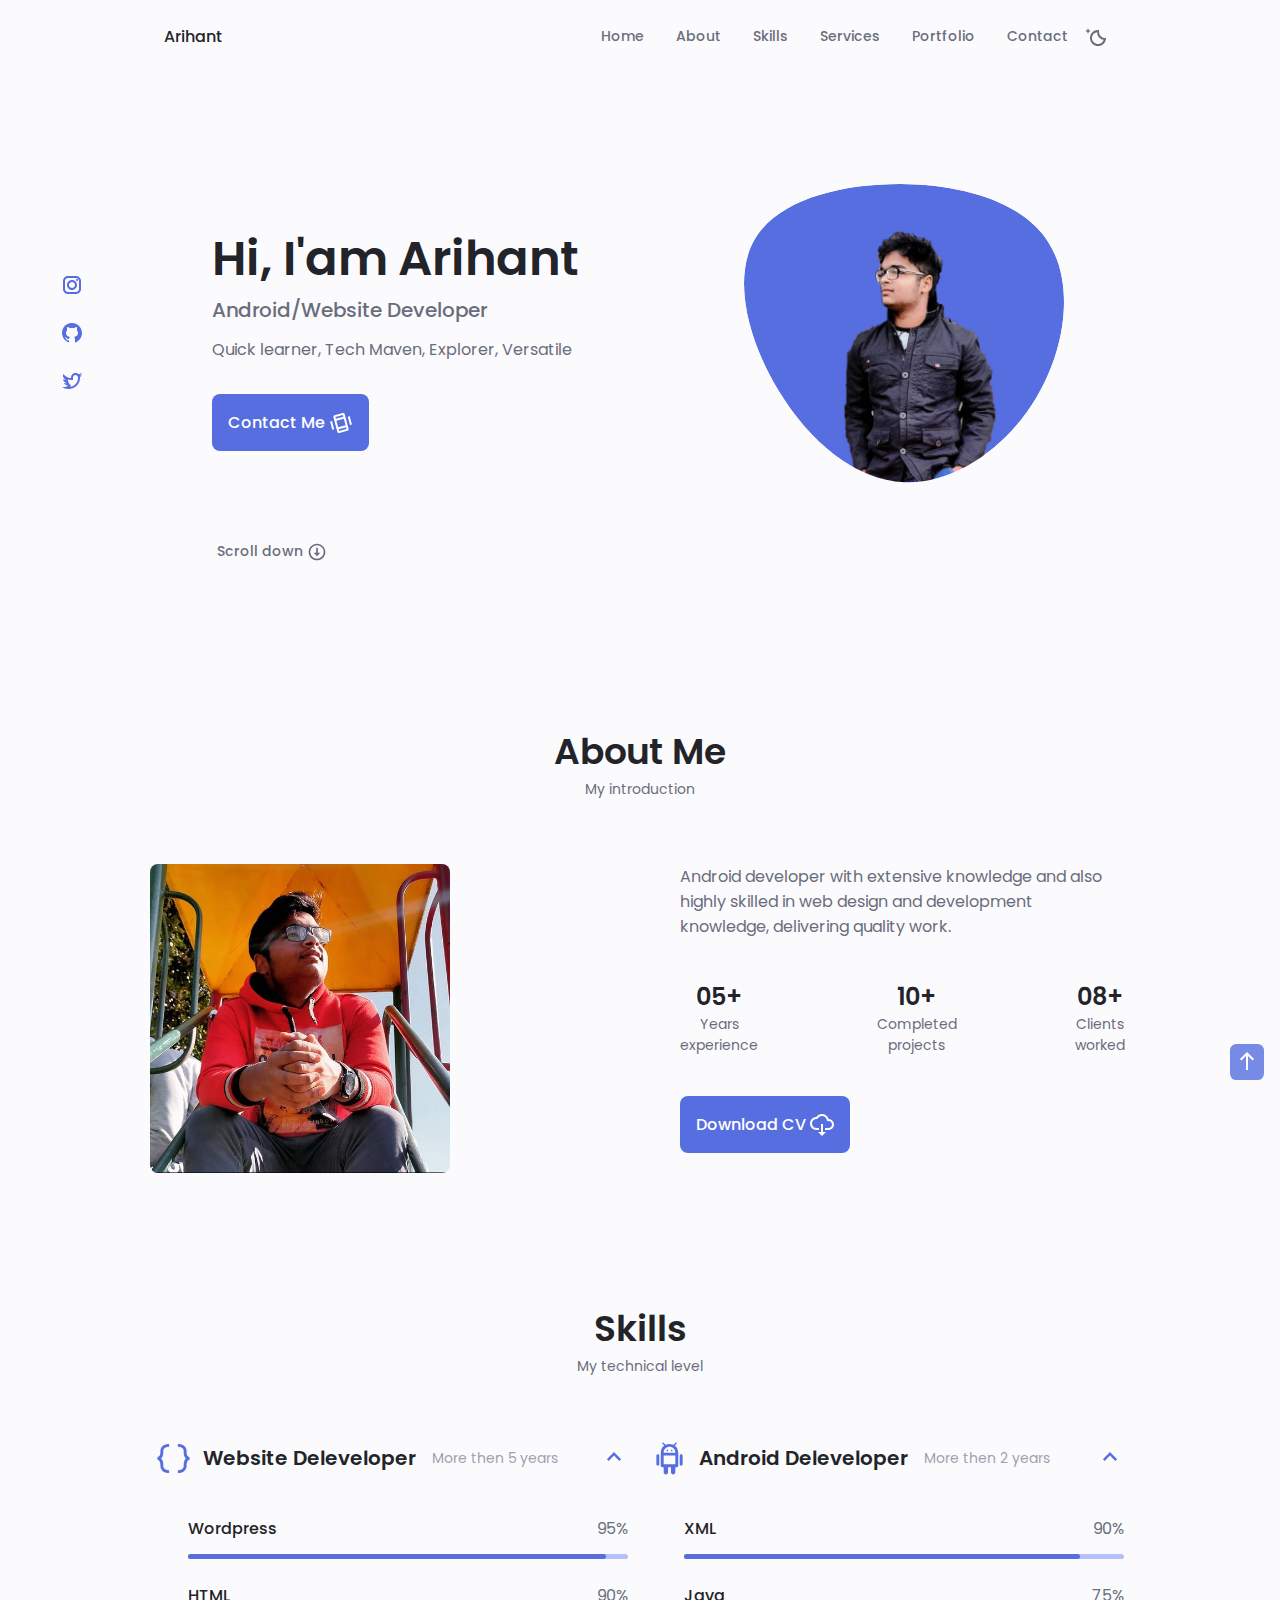
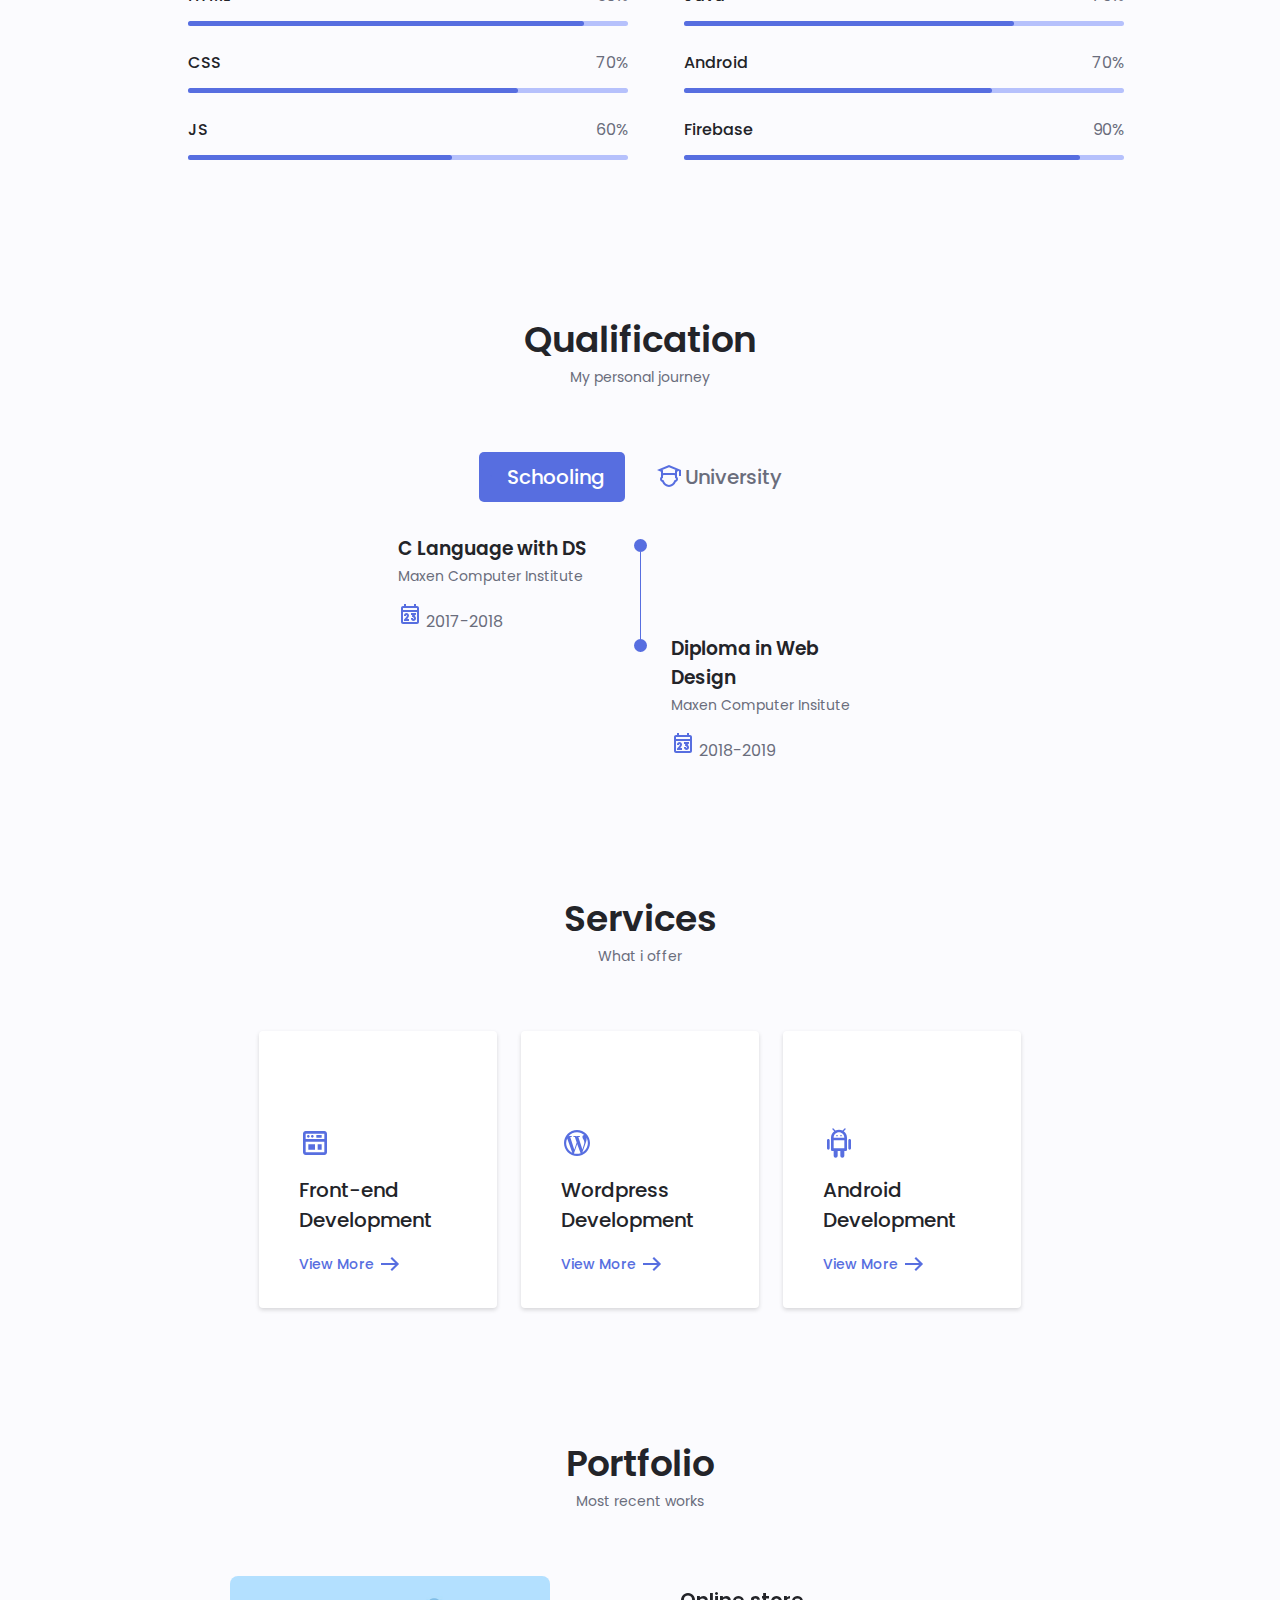
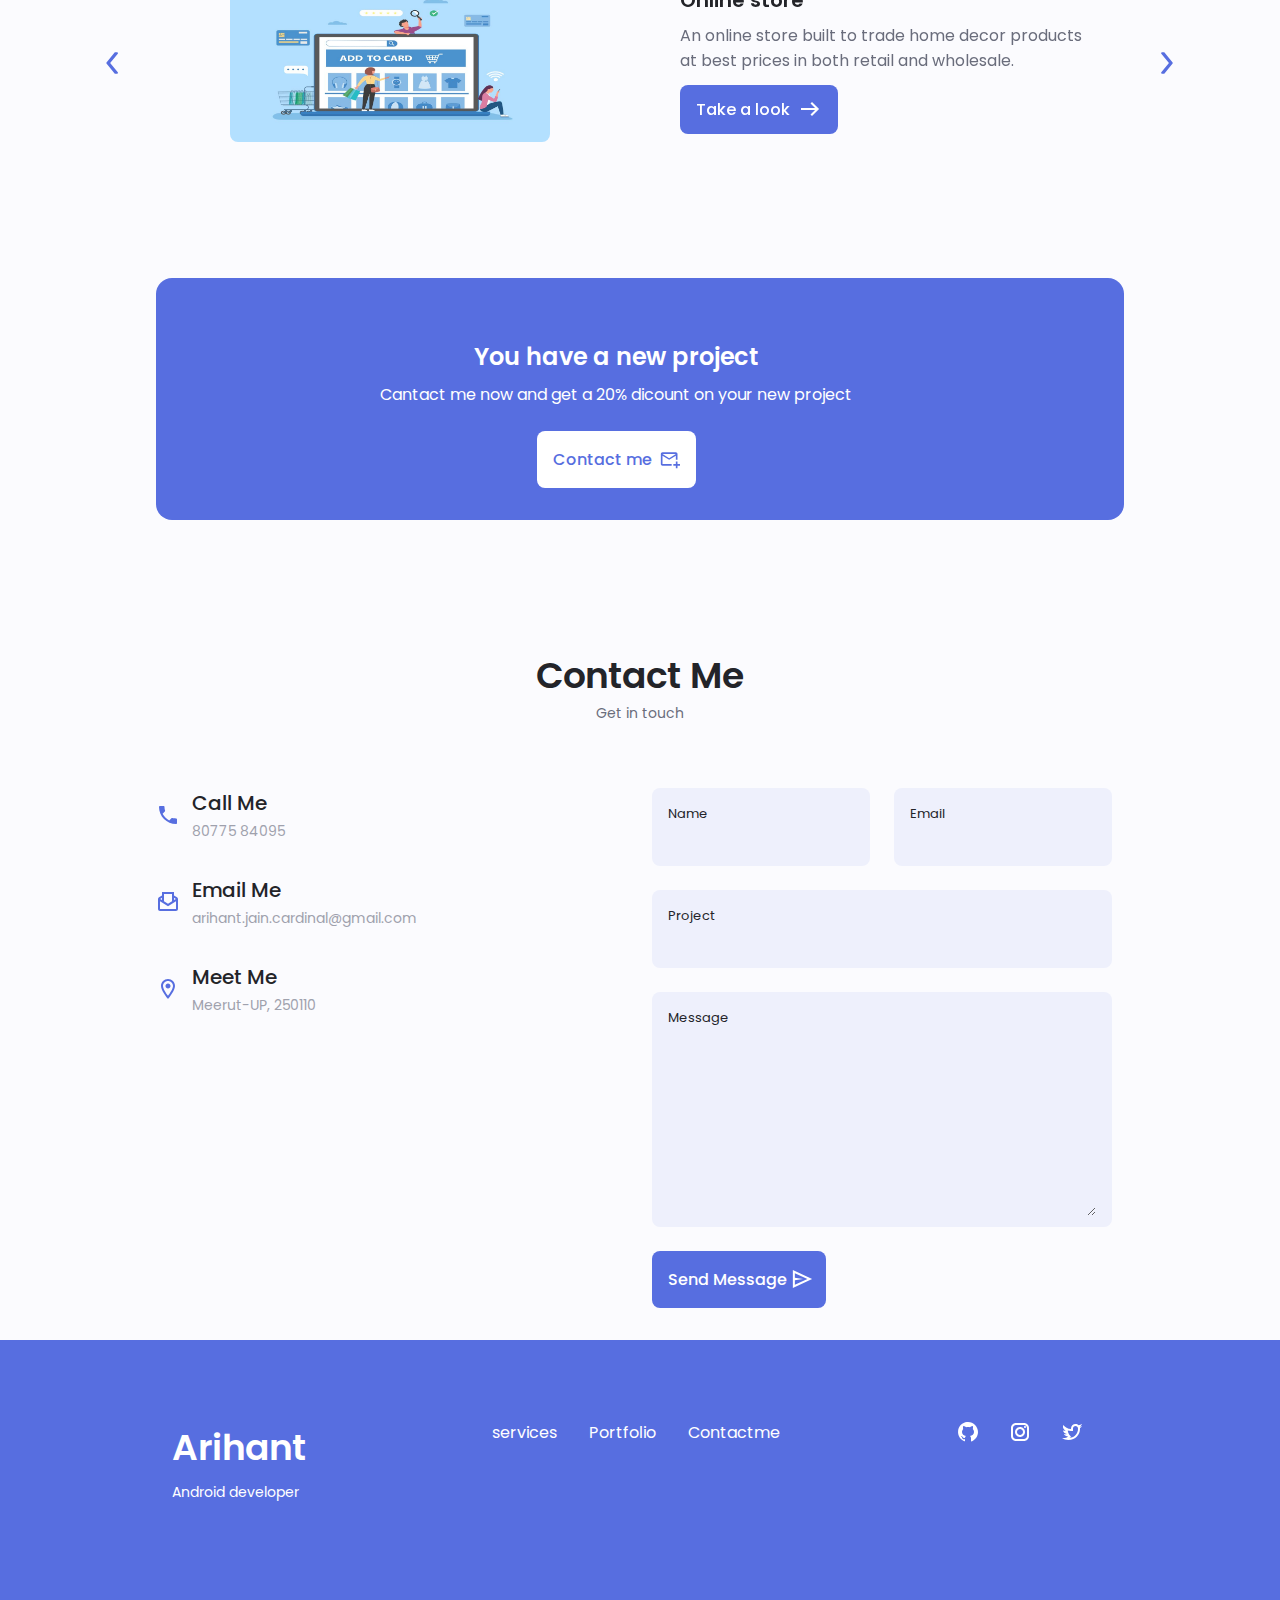
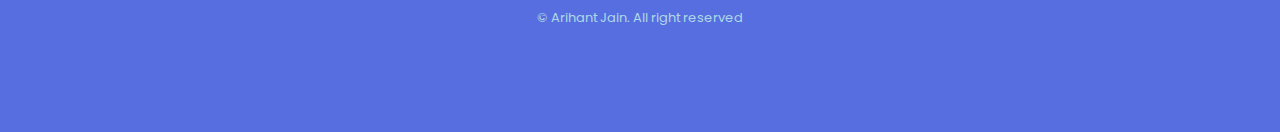
==== commit cf1299c0: "final commit" ====
--- a/index.html
+++ b/index.html
@@ -449,7 +449,7 @@
                             </div>
                         </div>
                     </div>
-                    <div class="skills__content skills__close">
+                    <div class="skills__content skills__open">
                         <div class="skills__header">
                             <svg class="skills__icon" xmlns="http://www.w3.org/2000/svg" x="0px" y="0px" width="35"
                                 height="35" viewBox="0 0 172 172" style=" fill:#000000;">
--- a/assets/css/styles.css
+++ b/assets/css/styles.css
@@ -1039,6 +1039,10 @@
         justify-self: center;
     }
 
+    .home__blob{
+        width: 250px;
+    }
+
     .about__container,
     .skills__container,
     .portfolio__content,
@@ -1048,6 +1052,14 @@
         grid-template-columns: repeat(2, 1fr);
     }
 
+    .about__data{
+        padding-right: 50px;
+    }
+    
+    .about__img{
+        width: 250px;
+    }
+
     .qualification__sections{
         display: grid;
         grid-template-columns: .6fr;
@@ -1142,6 +1154,10 @@
 
     .about__container{
         column-gap: 5rem;
+    }
+
+    .about__data{
+        padding-right: 75px;
     }
 
     .about__img{
@@ -1250,6 +1266,10 @@
         padding: 0;
     }
 
+    .skills__subtitle{
+        margin-left: 1rem;
+    }
+
     .home__blob{
         width: 320px;
     }
@@ -1305,6 +1325,10 @@
     .nav{
         max-width: 1200px;
     }
+
+    .about__data{
+        padding-right: 180px;
+    }
     
     .portfolio__container{
         max-width: 968px;
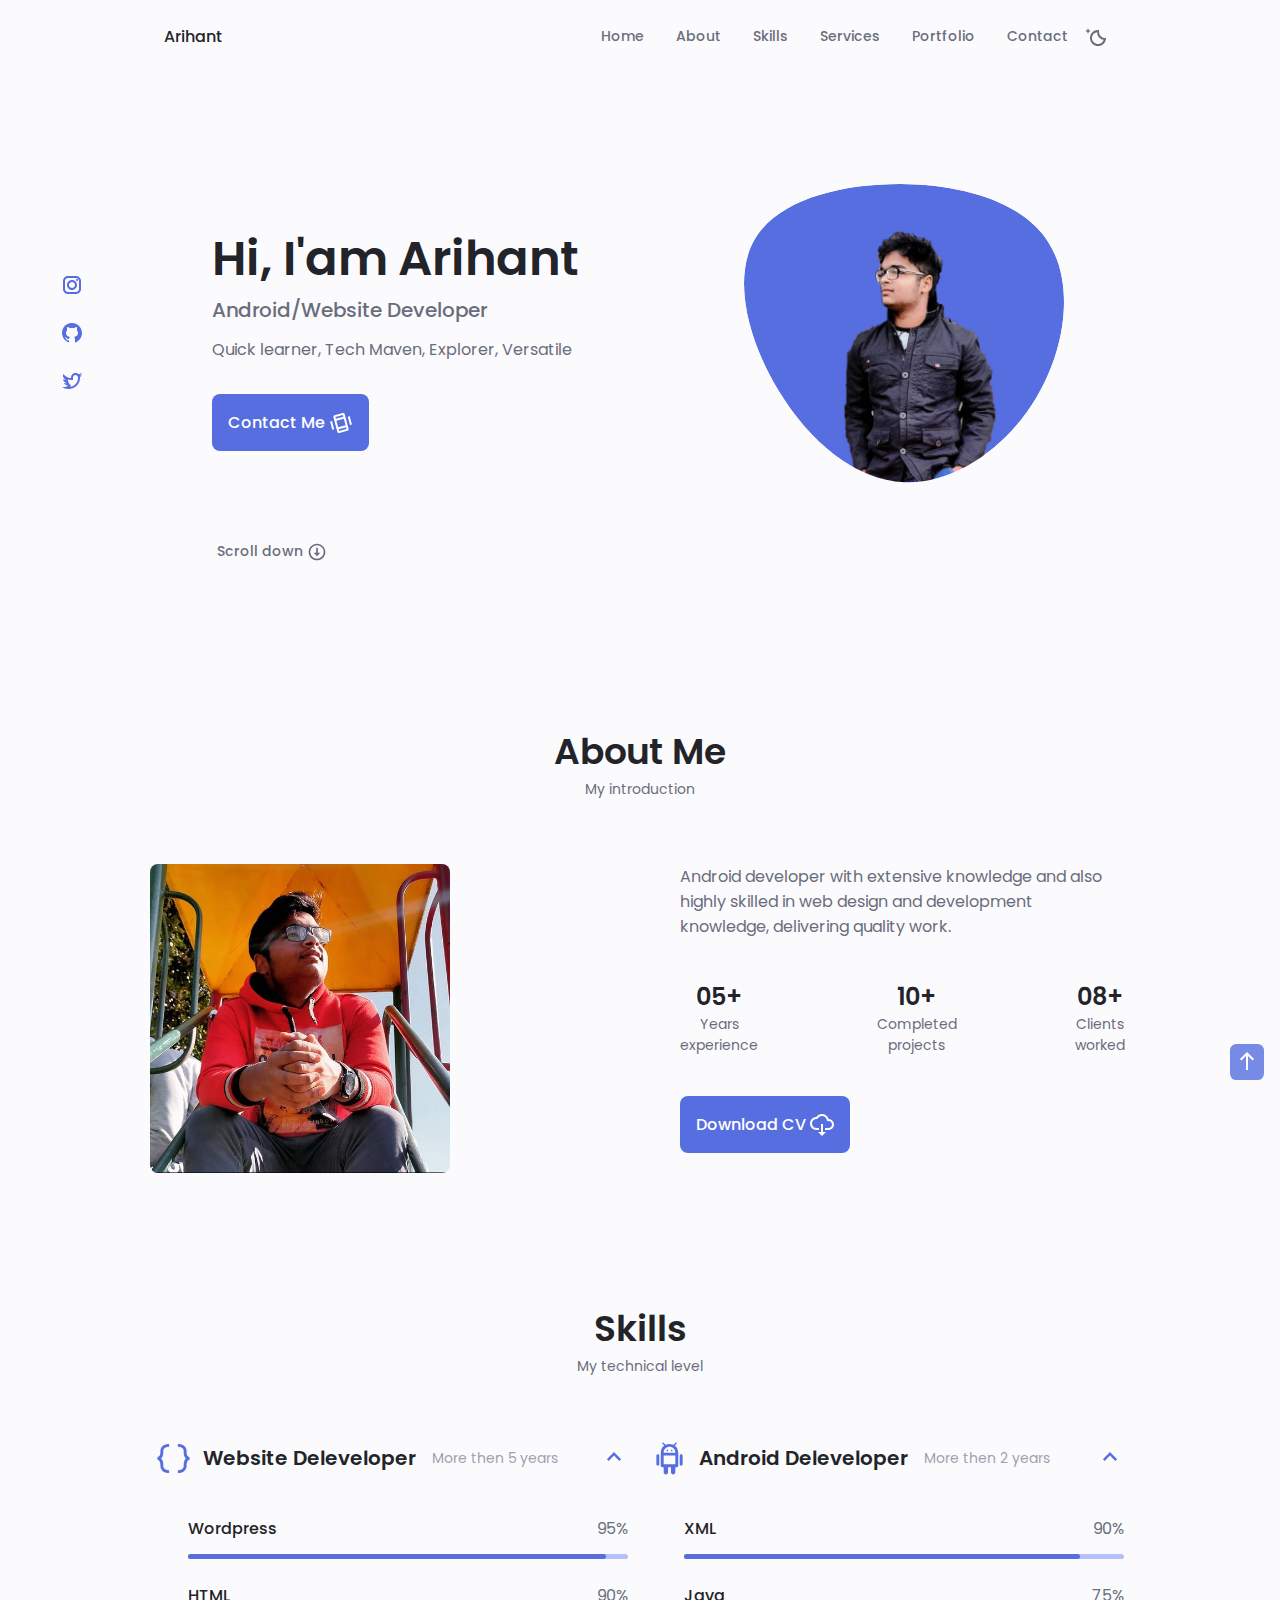
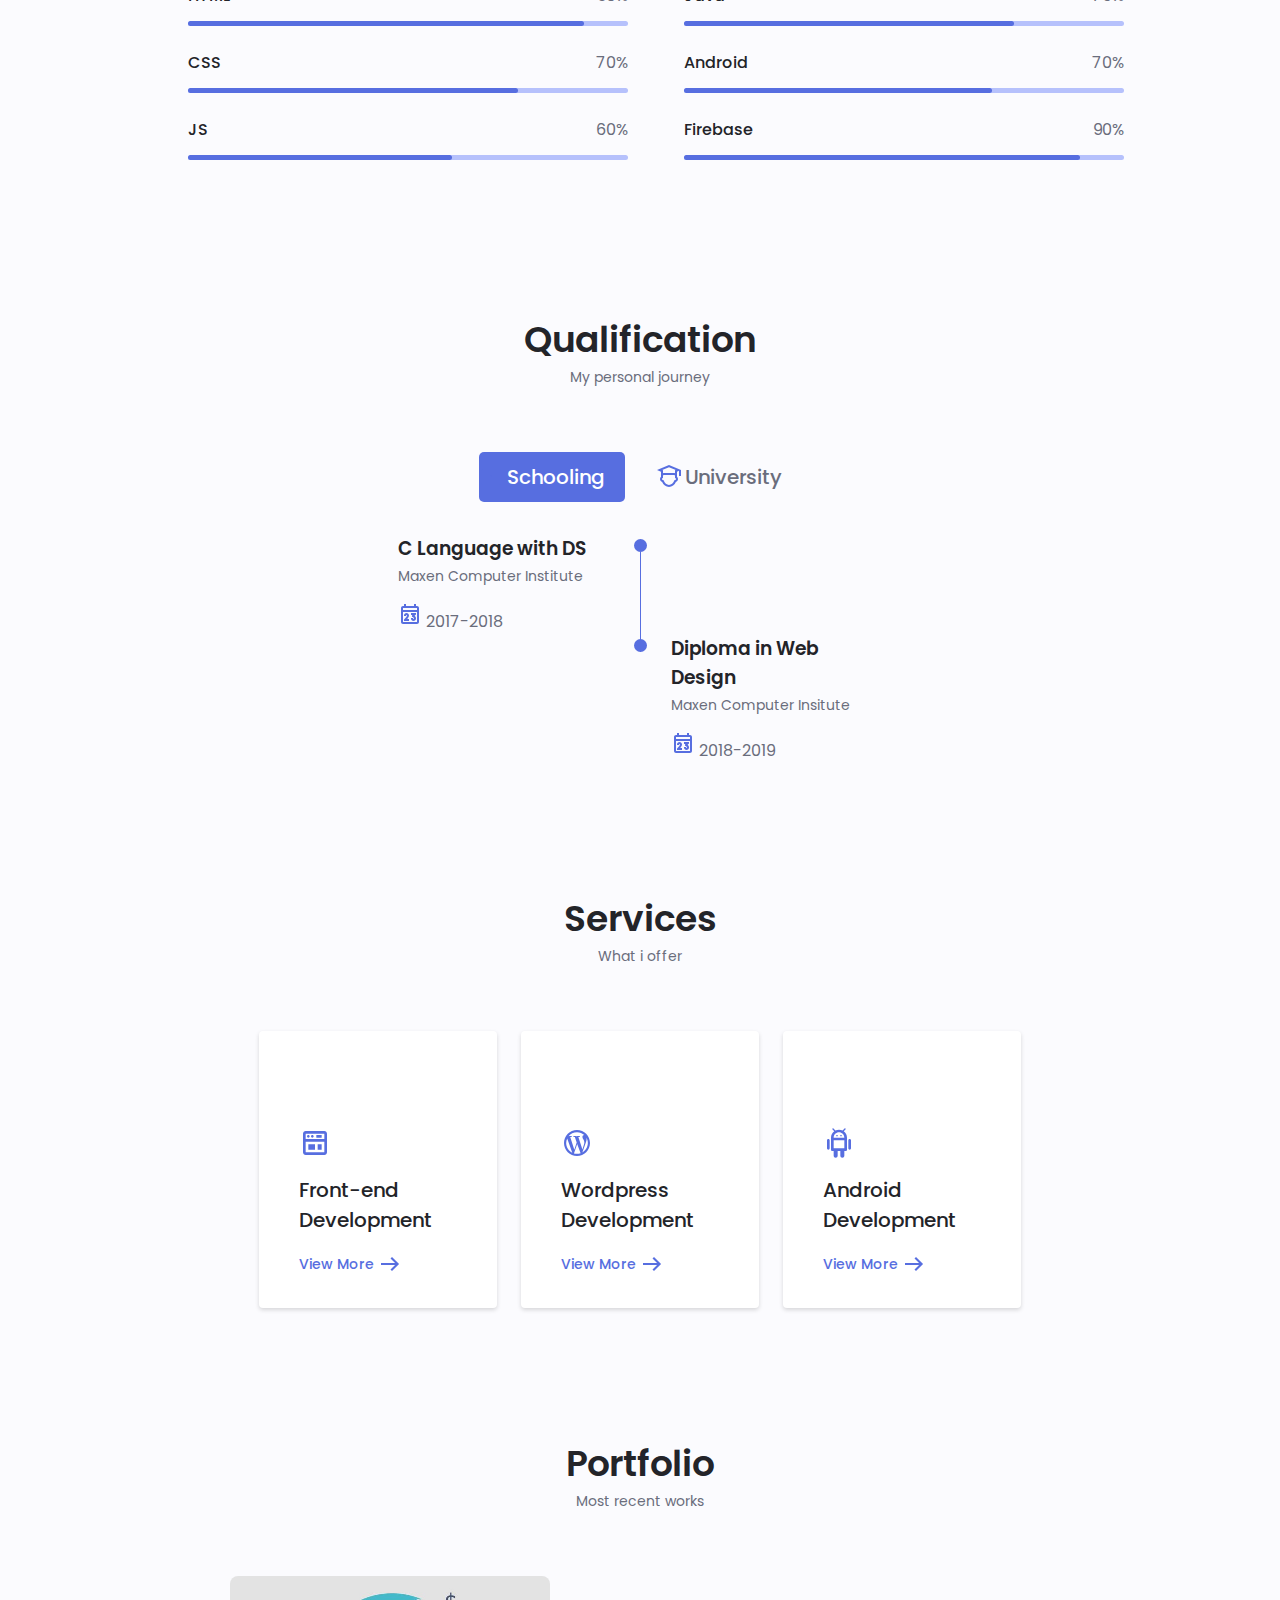
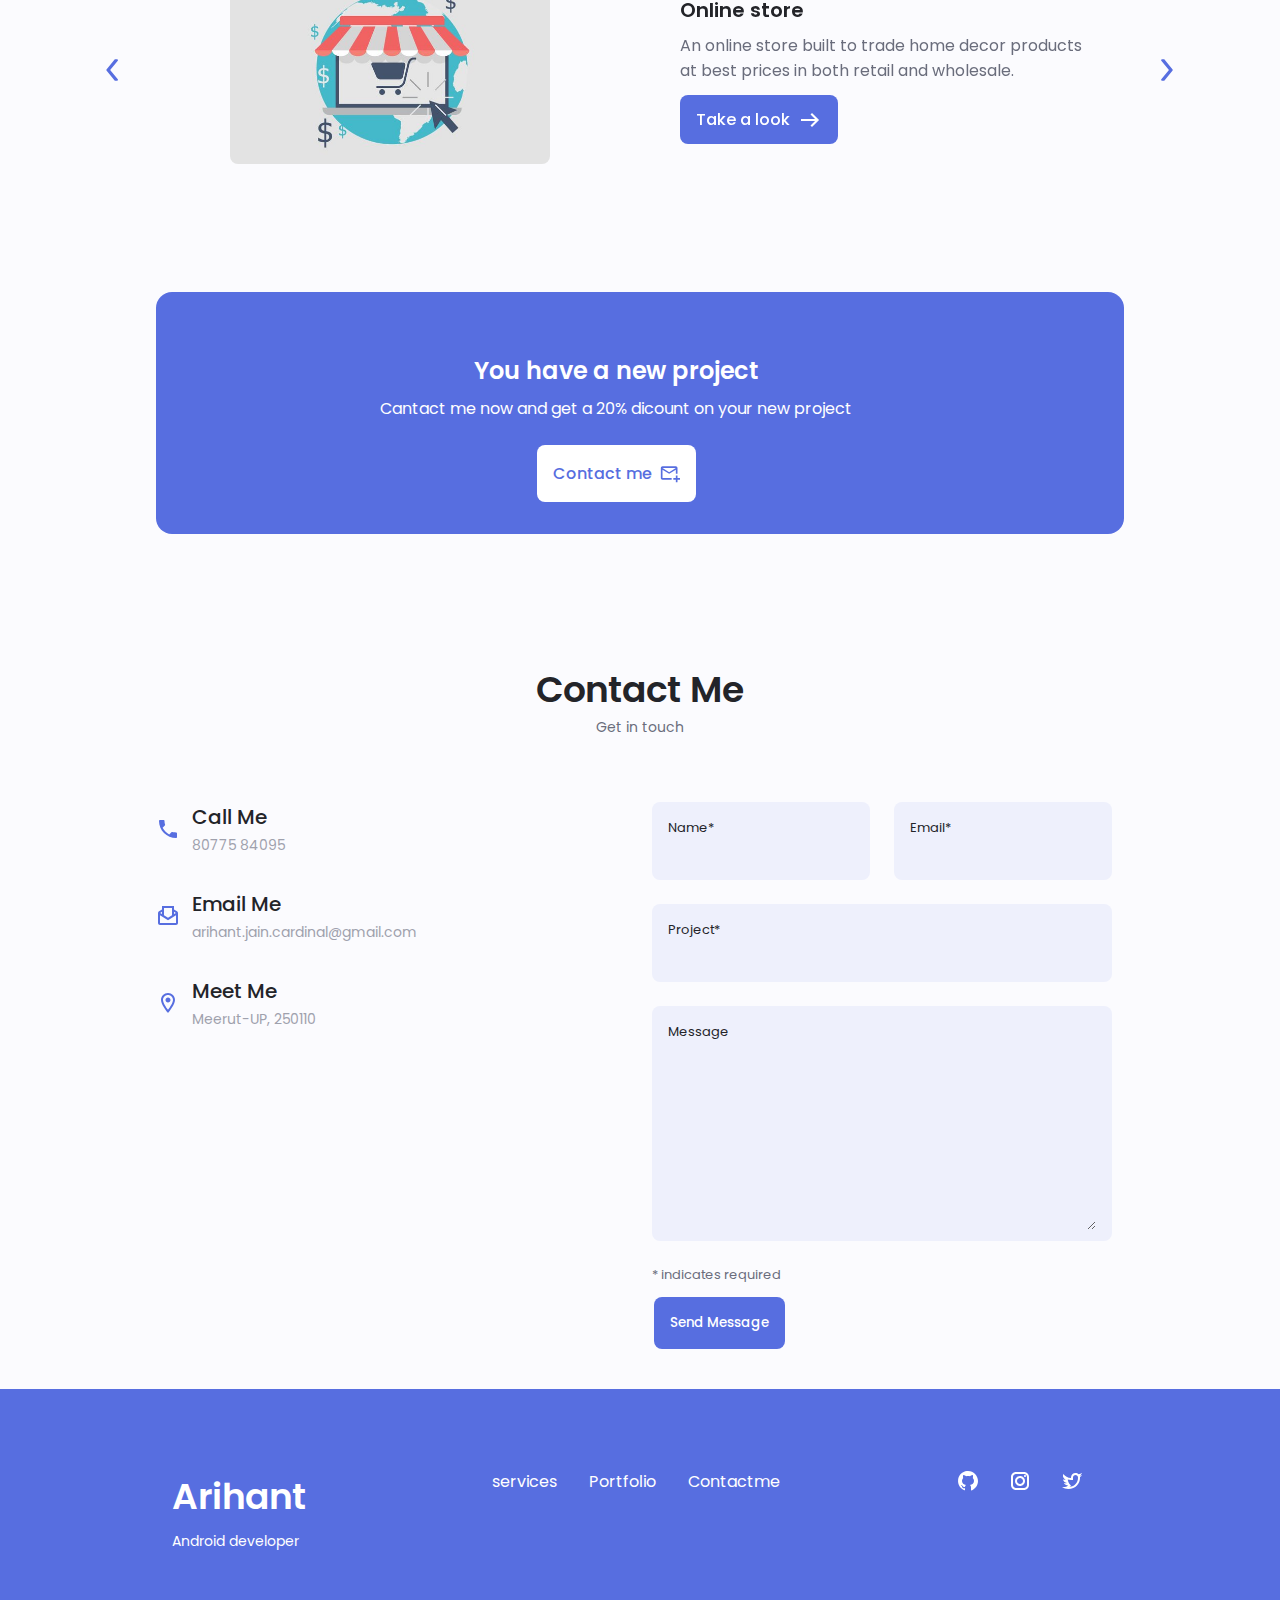
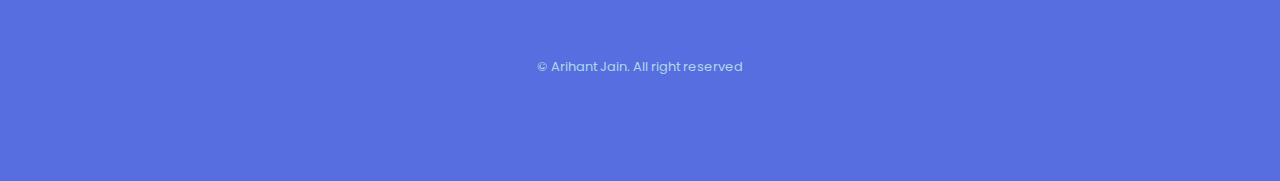
==== commit 8dfcebe2: "backend php prep done" ====
--- a/index.html
+++ b/index.html
@@ -1326,27 +1326,29 @@
                     </div>
                 </div>
 
-                <form action="" class="contact__form grid">
+                <form action="assets/php/backend.php" method="POST" class="contact__form grid">
                     <div class="contact__inputs grid">
                         <div class="contact__content">
-                            <label for="" class="contact__label">Name</label>
-                            <input type="text" class="contact__input">
+                            <label for="" class="contact__label">Name*</label>
+                            <input type="text" class="contact__input" id="name">
                         </div>
                         <div class="contact__content">
-                            <label for="" class="contact__label">Email</label>
-                            <input type="email" class="contact__input">
+                            <label for="" class="contact__label">Email*</label>
+                            <input type="email" class="contact__input" id="email">
                         </div>
                     </div>
                     <div class="contact__content">
-                        <label for="" class="contact__label">Project</label>
-                        <input type="text" class="contact__input">
+                        <label for="" class="contact__label">Project*</label>
+                        <input type="text" class="contact__input" id="project">
                     </div>
                     <div class="contact__content">
                         <label for="" class="contact__label">Message</label>
-                        <textarea name="" id="" cols="1" rows="7" class="contact__input"></textarea>
+                        <textarea name="" id="" cols="1" rows="7" class="contact__input" id="msg"></textarea>
                     </div>
                     <div>
-                        <a href="#" class="button button--flex">
+                        <p class="form__req">* indicates required</p>
+                        <input type="submit" value="Send Message" class="button button--flex button--submit">
+                        <!-- <a href="backend.php" target="_blank" class="button button--flex">
                             Send Message
                             <svg class="button__icon button__icon-contact-send" xmlns="http://www.w3.org/2000/svg"
                                 x="0px" y="0px" width="24" height="24" viewBox="0 0 172 172" style=" fill:#4a90e2;">
@@ -1362,7 +1364,7 @@
                                     </g>
                                 </g>
                             </svg>
-                        </a>
+                        </a> -->
                     </div>
                 </form>
             </div>
--- a/assets/css/styles.css
+++ b/assets/css/styles.css
@@ -410,6 +410,13 @@
     color: var(--first-color-alt);
 }
 
+.button--submit{
+    border: none;
+    margin: 8px 2px;
+    cursor: pointer;
+    font-family: poppins,sans-serif;
+}
+
 /* about-css */
 
 .about__img{
@@ -874,6 +881,11 @@
     padding: .75rem 1rem .25rem;
 }
 
+.form__req{ 
+    font-size: var(--smaller--font-size);
+    margin-bottom: var(--mb-0-25);
+}
+
 /* footer css */
 
 .footer{
@@ -1323,7 +1335,7 @@
     }
     
     .nav{
-        max-width: 1200px;
+        max-width: 1250px;
     }
 
     .about__data{
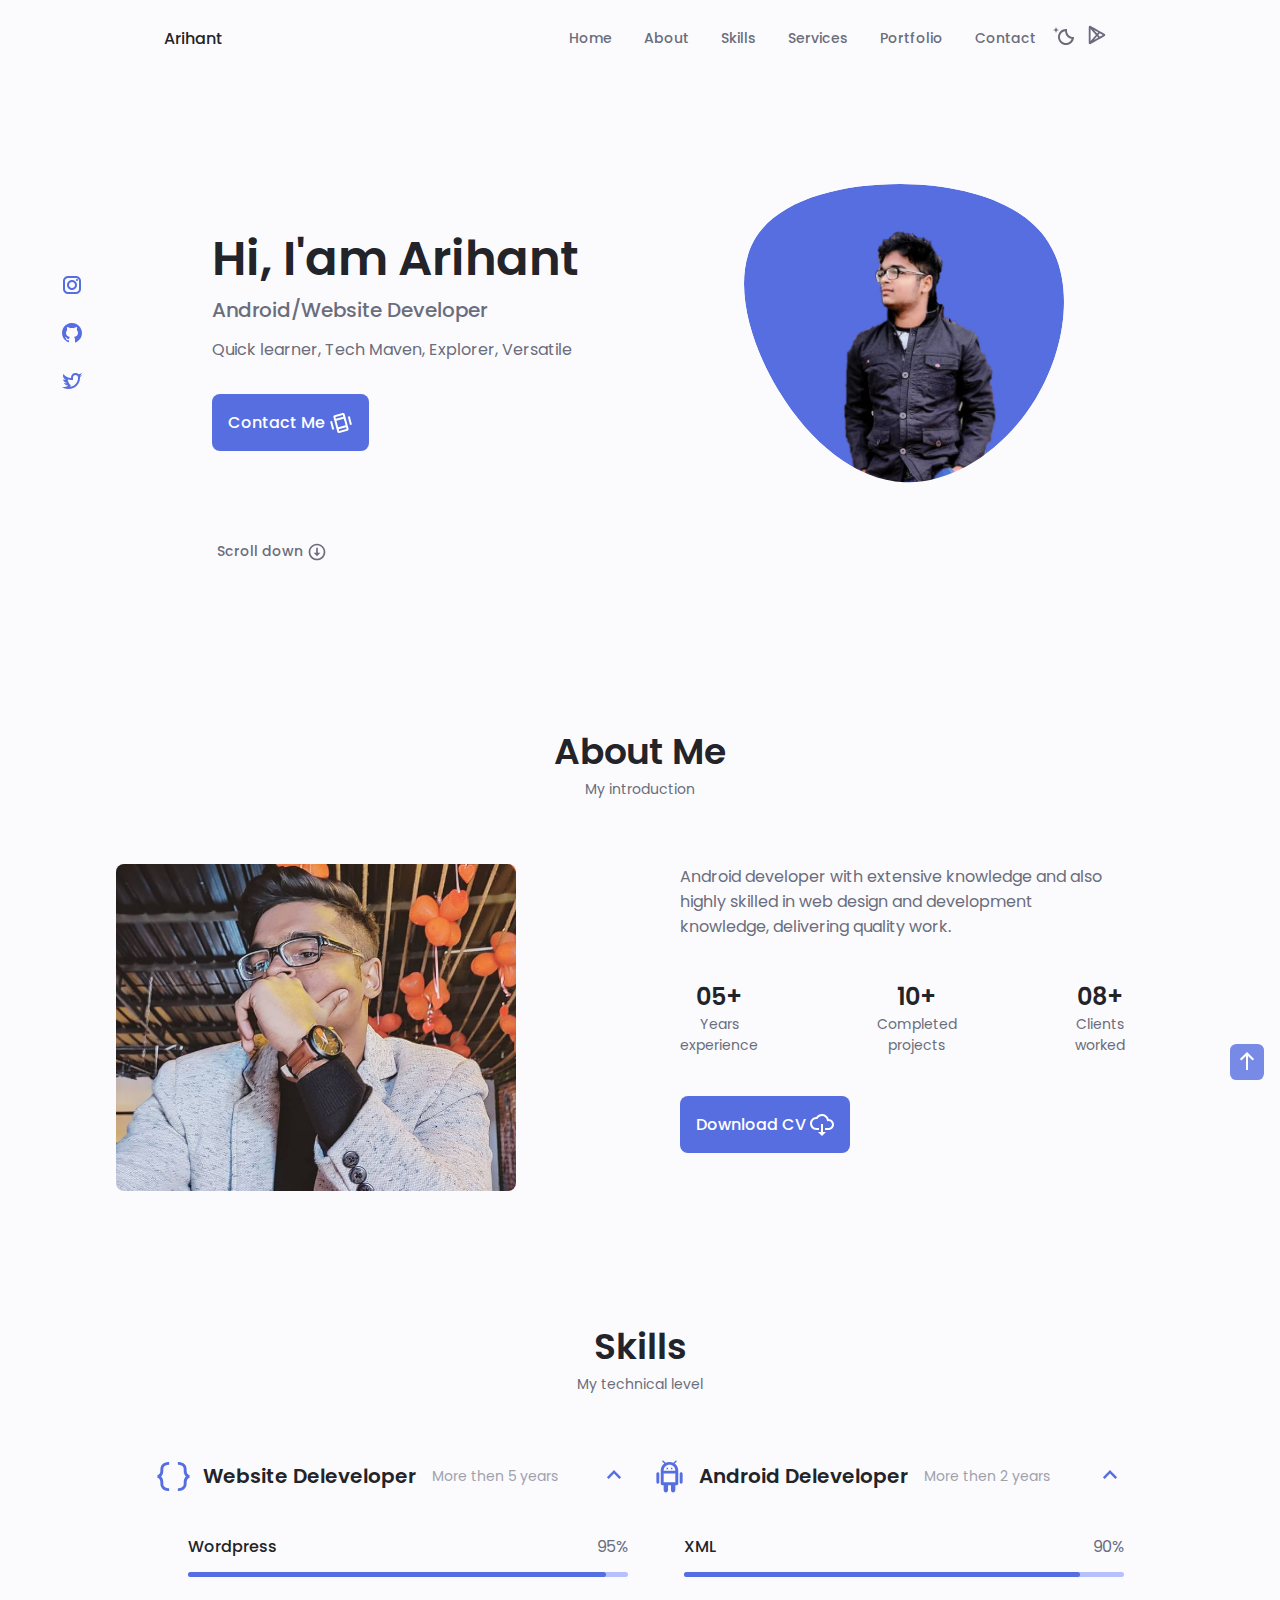
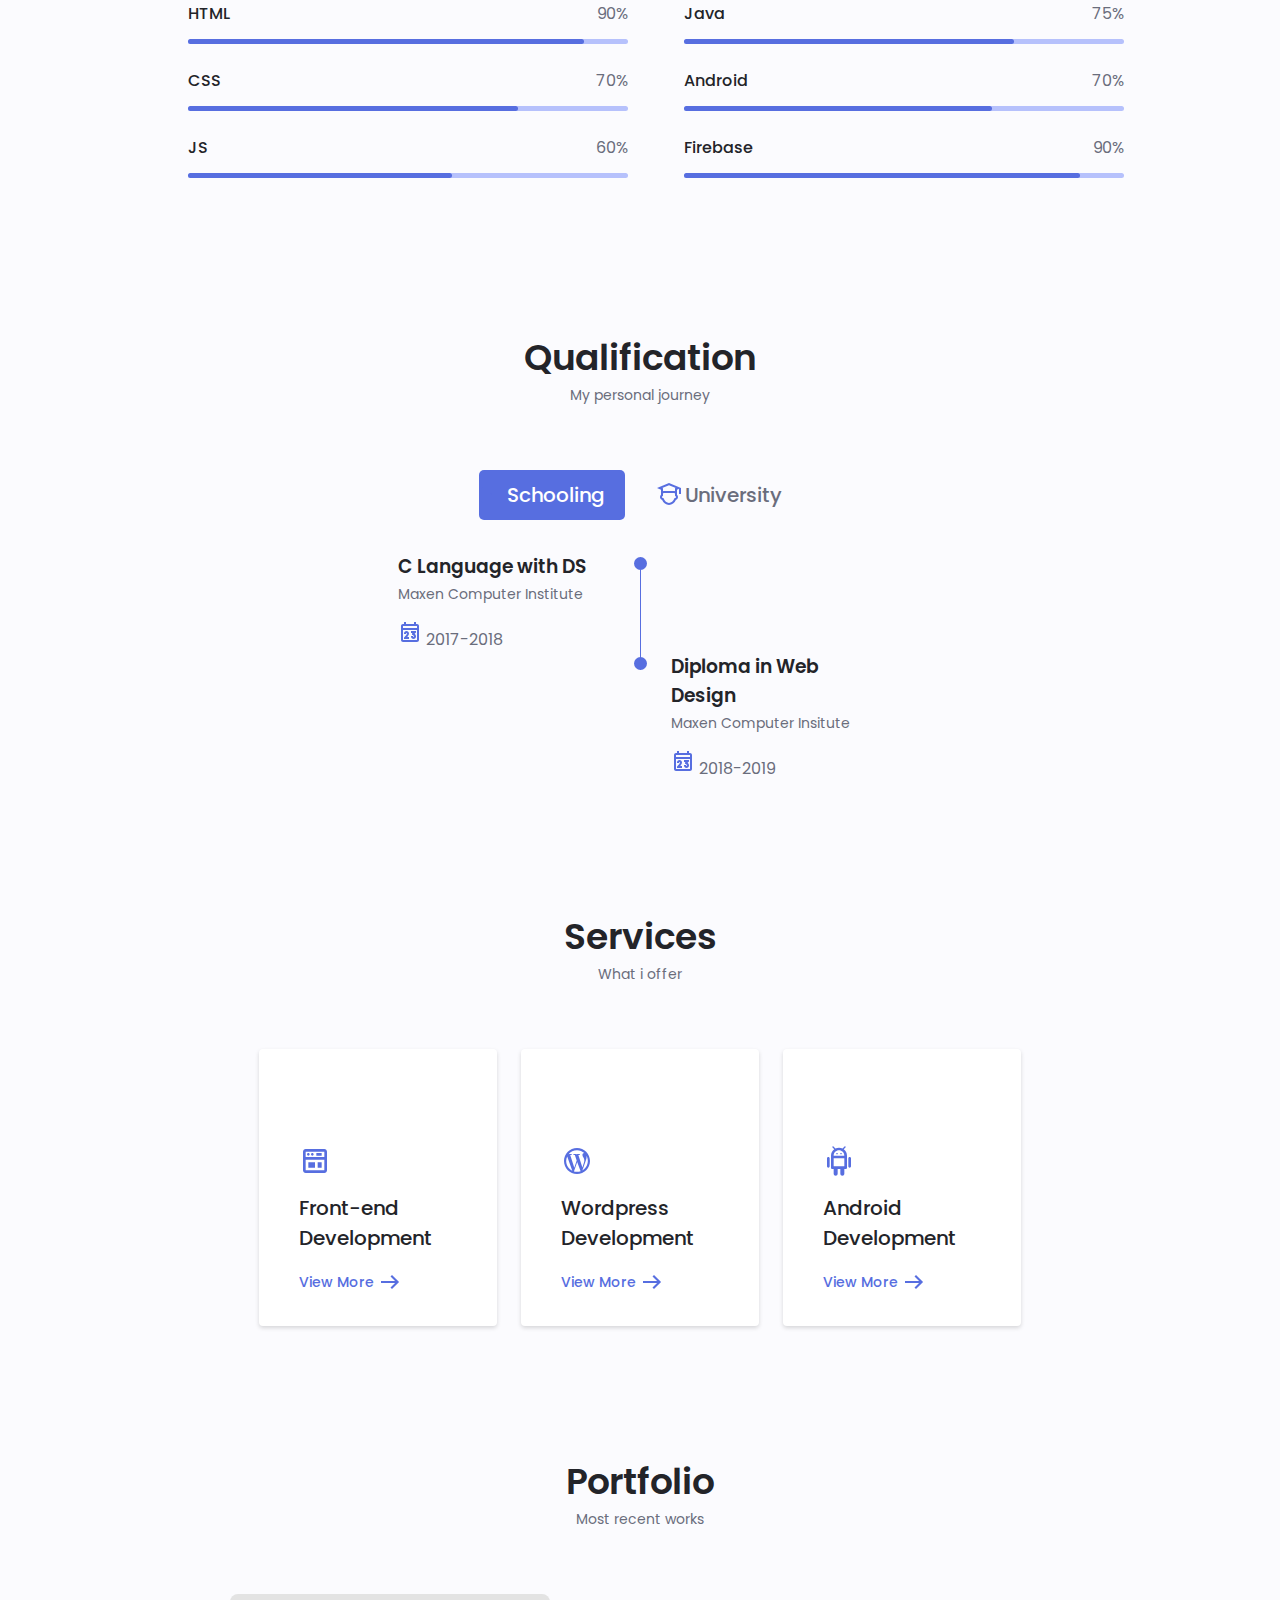
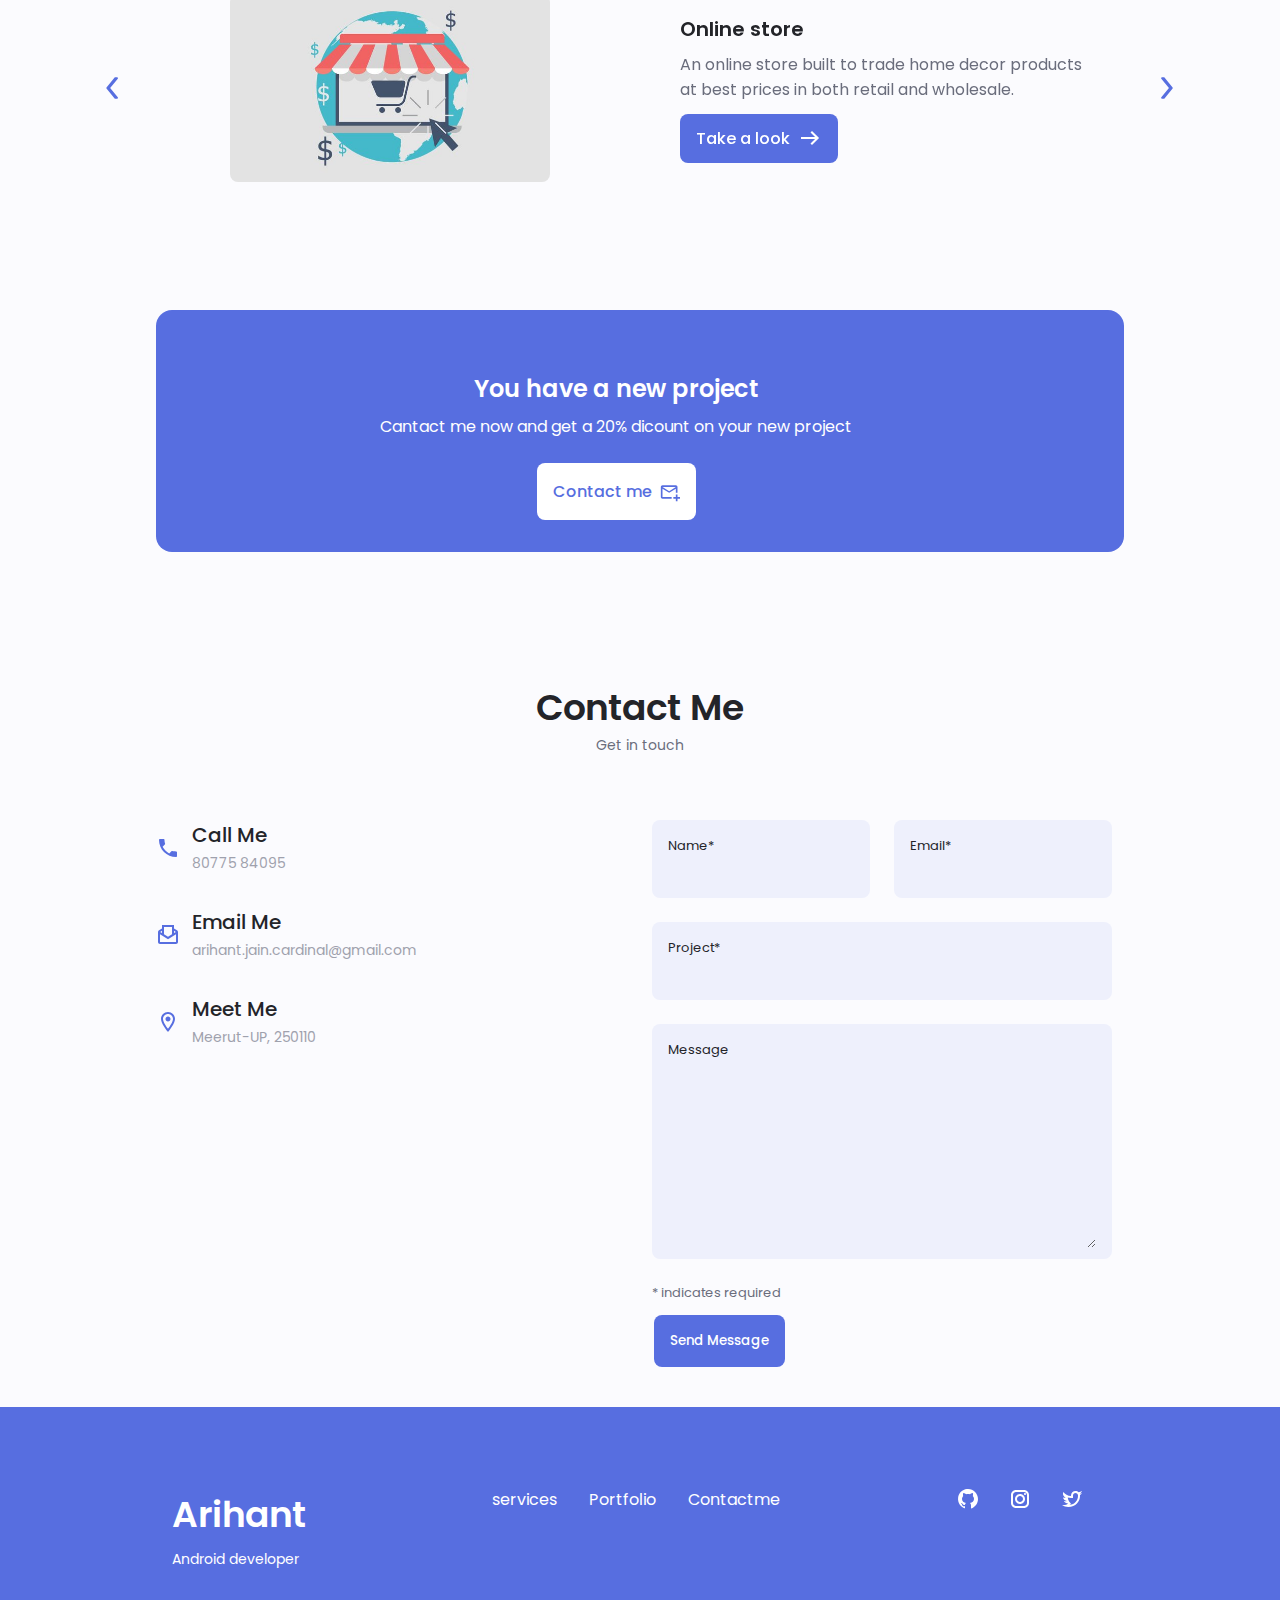
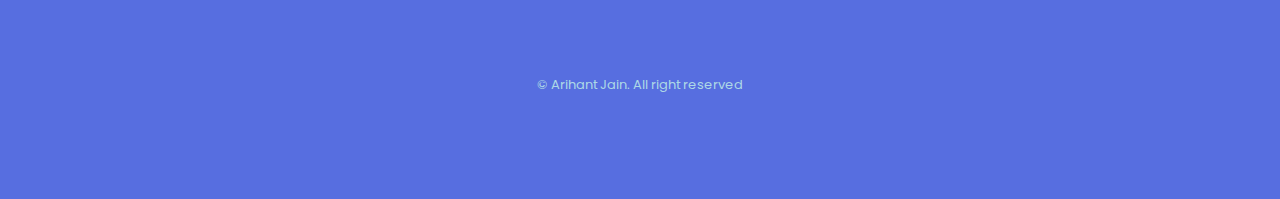
==== commit d99b0479: "error pages done" ====
--- a/index.html
+++ b/index.html
@@ -11,6 +11,7 @@
 
     <link rel="stylesheet" href="assets/css/swiper-bundle.min.css">
 
+    <link rel="shortcut icon" href="assets/img/techy arihant logo.png" type="image/png">
 
     <!-- main css -->
     <link rel="stylesheet" href="assets/css/styles.css">
@@ -159,6 +160,12 @@
 width="24" height="24"
 viewBox="0 0 172 172"
 style=" fill:#000000;"><g fill="none" fill-rule="nonzero" stroke="none" stroke-width="1" stroke-linecap="butt" stroke-linejoin="miter" stroke-miterlimit="10" stroke-dasharray="" stroke-dashoffset="0" font-family="none" font-weight="none" font-size="none" text-anchor="none" style="mix-blend-mode: normal"><path d="M0,172v-172h172v172z" fill="none"></path><g fill="#6d6a7c"><path d="M28.66667,21.5l-5.82292,15.67708l-15.67708,5.82292l15.67708,5.82292l5.82292,15.67708l5.82292,-15.67708l15.67708,-5.82292l-15.67708,-5.82292zM100.41732,35.83333c-14.8783,-0.1635 -29.37061,5.54704 -40.62044,16.79688c-22.31227,22.31227 -22.31227,58.76065 0,81.07292c22.31227,22.31227 58.76065,22.31227 81.07292,0c9.08113,-9.08113 14.51119,-20.56895 16.15299,-32.38997l1.11979,-8.0485l-8.13248,-0.09798c-10.82202,-0.12298 -21.5888,-4.27402 -29.91244,-12.59765c-9.77482,-9.77483 -13.36963,-24.27616 -12.61165,-37.14909l0.44792,-7.5026zM94.21647,51.28646c0.81621,13.82457 4.63774,28.30733 15.74707,39.41667c8.69774,8.69774 19.6628,13.03715 30.92025,14.97722c-1.96524,6.48952 -5.00058,12.74114 -10.14811,17.88867c-16.81774,16.81772 -43.98696,16.81772 -60.80469,0c-16.81773,-16.81774 -16.81773,-43.98696 0,-60.80469c7.04967,-7.04966 15.43612,-10.29691 24.28548,-11.47786z"></path></g></g></svg>
+<!-- playstore download app -->
+<a href="http://techyarihant.me/coming.html" target="_blank">
+<svg class="change-theme" style="margin-left: 10px;" xmlns="http://www.w3.org/2000/svg" x="0px" y="0px"
+width="22" height="22"
+viewBox="0 0 172 172"
+style=" fill:#000000;"><g fill="none" fill-rule="nonzero" stroke="none" stroke-width="1" stroke-linecap="butt" stroke-linejoin="miter" stroke-miterlimit="10" stroke-dasharray="" stroke-dashoffset="0" font-family="none" font-weight="none" font-size="none" text-anchor="none" style="mix-blend-mode: normal"><path d="M0,172v-172h172v172z" fill="none"></path><g fill="#6d6a7c"><path d="M32.97786,14.40332c-0.80191,-0.10216 -1.62465,-0.07925 -2.46354,0.014c-0.13219,0.01469 -0.25916,0.00782 -0.39193,0.02799c-0.96555,0.08598 -1.90363,0.36692 -2.75749,0.82585c-0.53145,0.28221 -1.02524,0.63021 -1.46973,1.03581c-2.812,2.11602 -4.39518,5.70882 -4.39518,8.80436v60.62272v61.84049c0,3.09467 1.47703,7.04913 5.02507,8.97233c3.54804,1.9232 7.56388,1.05087 10.2041,-0.5459c0.00467,-0.00466 0.00934,-0.00932 0.014,-0.014c-0.42786,0.2608 1.98167,-1.14143 5.02507,-2.86947c3.04339,-1.72803 7.27516,-4.13228 12.28971,-6.9707c10.0291,-5.67684 23.20879,-13.12736 36.40723,-20.59017c13.19843,-7.46281 26.41978,-14.9275 36.5192,-20.64616c5.04971,-2.85933 9.31224,-5.27712 12.41569,-7.04069c3.09758,-1.76023 4.62395,-2.62496 5.55696,-3.1914c2.78087,-1.68609 5.59962,-4.94106 5.54297,-9.1403c-0.05665,-4.19924 -2.88085,-7.26174 -5.55697,-8.77636c-1.19765,-0.67633 -27.34827,-15.45109 -53.51205,-30.24838c-13.08187,-7.39864 -26.16463,-14.80315 -36.15527,-20.46419c-4.99532,-2.83052 -9.22257,-5.23465 -12.27572,-6.9707c-3.05314,-1.73606 -5.35693,-3.06737 -5.12305,-2.92546c-0.00467,0 -0.00933,0 -0.014,0c-1.41239,-0.85331 -3.08991,-1.52099 -4.88509,-1.74967zM35.83333,38.33887l41.25032,47.35319l-41.25032,47.36719v-47.32519zM61.60254,46.10742c7.46816,4.22564 14.53691,8.21914 22.77377,12.8776c5.22871,2.95717 6.04624,3.41996 10.69401,6.04688l-8.48242,9.74219zM107.79395,72.21257c8.34075,4.71152 20.94602,11.84032 23.92154,13.52149c-3.04895,1.73203 -6.99716,3.98532 -11.7998,6.70475c-3.33679,1.88941 -8.16012,4.62161 -12.06576,6.83072c-0.1387,-0.20831 -0.28821,-0.40921 -0.44792,-0.60189l-11.3099,-12.97559l11.3099,-12.98958c0.13773,-0.1575 0.2685,-0.32096 0.39193,-0.48991zM86.58789,96.61003l8.56641,9.82617c-4.1457,2.34394 -7.49686,4.24741 -11.74382,6.64877c-7.98268,4.51365 -14.74206,8.34284 -22.0179,12.45768z"></path></g></g></svg></a>
 
                 <div class="nav__toggle" id="nav-toggle">
                     <svg class="nav__icon" xmlns="http://www.w3.org/2000/svg" x="0px" y="0px" width="24" height="24"
@@ -349,7 +356,7 @@
                     </div>
 
                     <div class="about__buttons">
-                        <a download="" href="assets/pdf/resume.pdf" class="button button--flex">
+                        <a download="" href="http://techyarihant.me/assets/pdf/Resume.pdf" class="button button--flex">
                             Download CV<svg style="margin-left: 4px" xmlns="http://www.w3.org/2000/svg" x="0px" y="0px"
                                 width="24" height="24" viewBox="0 0 172 172" style=" fill:#000000;">
                                 <g fill="none" fill-rule="nonzero" stroke="none" stroke-width="1" stroke-linecap="butt"
@@ -1330,20 +1337,20 @@
                     <div class="contact__inputs grid">
                         <div class="contact__content">
                             <label for="" class="contact__label">Name*</label>
-                            <input type="text" class="contact__input" id="name">
+                            <input required type="text" class="contact__input" name="name" id="name">
                         </div>
                         <div class="contact__content">
                             <label for="" class="contact__label">Email*</label>
-                            <input type="email" class="contact__input" id="email">
+                            <input required type="email" class="contact__input" name="email" id="email">
                         </div>
                     </div>
                     <div class="contact__content">
                         <label for="" class="contact__label">Project*</label>
-                        <input type="text" class="contact__input" id="project">
+                        <input required type="text" class="contact__input" name="project" id="project">
                     </div>
                     <div class="contact__content">
                         <label for="" class="contact__label">Message</label>
-                        <textarea name="" id="" cols="1" rows="7" class="contact__input" id="msg"></textarea>
+                        <textarea name="msg" id="msg" cols="1" rows="7" class="contact__input" name="msg"></textarea>
                     </div>
                     <div>
                         <p class="form__req">* indicates required</p>
--- a/assets/css/styles.css
+++ b/assets/css/styles.css
@@ -9,7 +9,7 @@
     /* colors-scheme */
     --first-color: hsl(var(--hue-color), 69%, 61%);  /*  #576ee0  */
     --first-color-second: hsl(var(--hue-color), 69%, 61%);
-    --first-color-alt: hsl(var(--hue-color), 57%, 53%);
+    --first-color-alt: hsl(var(--hue-color), 57%, 53%); /*#435acb*/
     --first-color-lighter: hsl(var(--hue-color), 92%, 85%);
     --title-color: hsl(var(--hue-color), 8%, 15%);
     --text-color: hsl(var(--hue-color), 8%, 45%);
@@ -420,7 +420,7 @@
 /* about-css */
 
 .about__img{
-    width: 200px;
+    width: 300px;
     border-radius: .5rem;
     justify-self: center;
     align-self: center ;
@@ -1069,7 +1069,8 @@
     }
     
     .about__img{
-        width: 250px;
+        width: 350px;
+        margin-left: 2rem;
     }
 
     .qualification__sections{
@@ -1173,7 +1174,7 @@
     }
 
     .about__img{
-        width: 300px;
+        width: 400px;
     }
 
     .about__description{
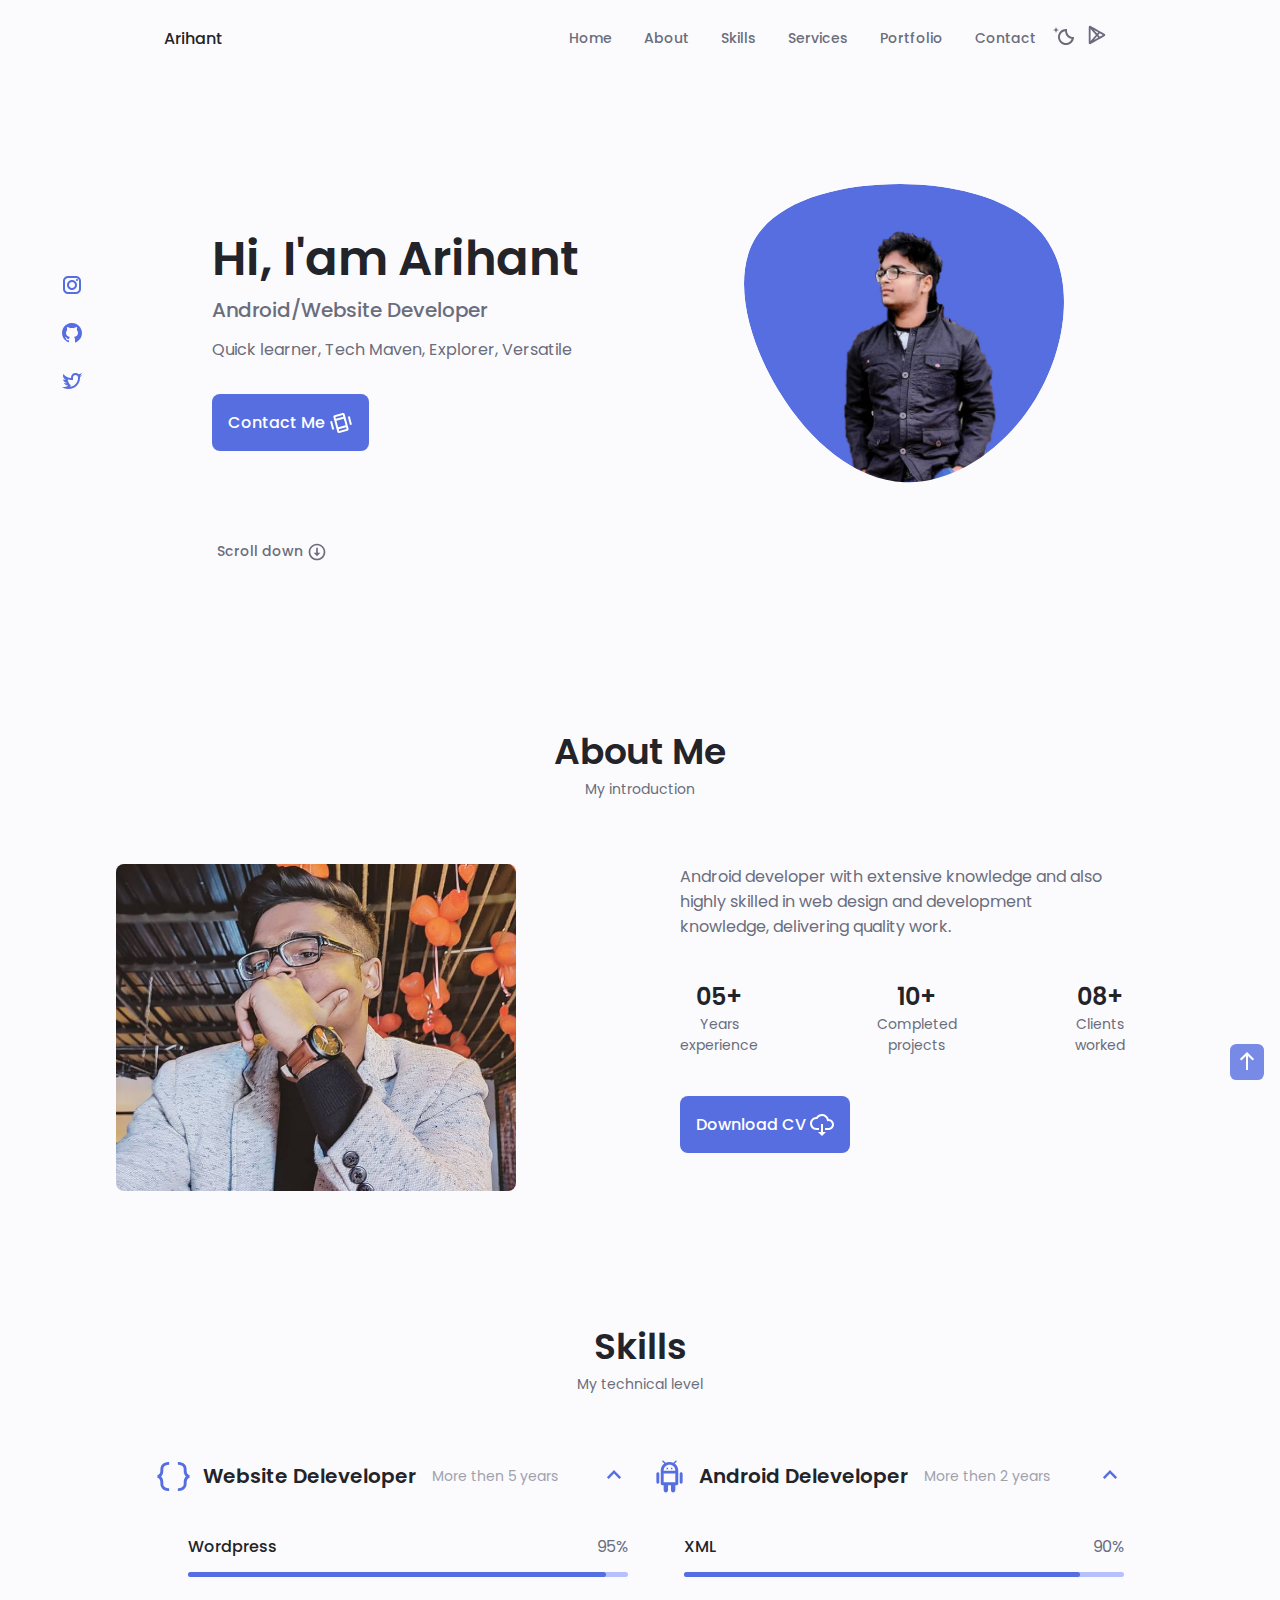
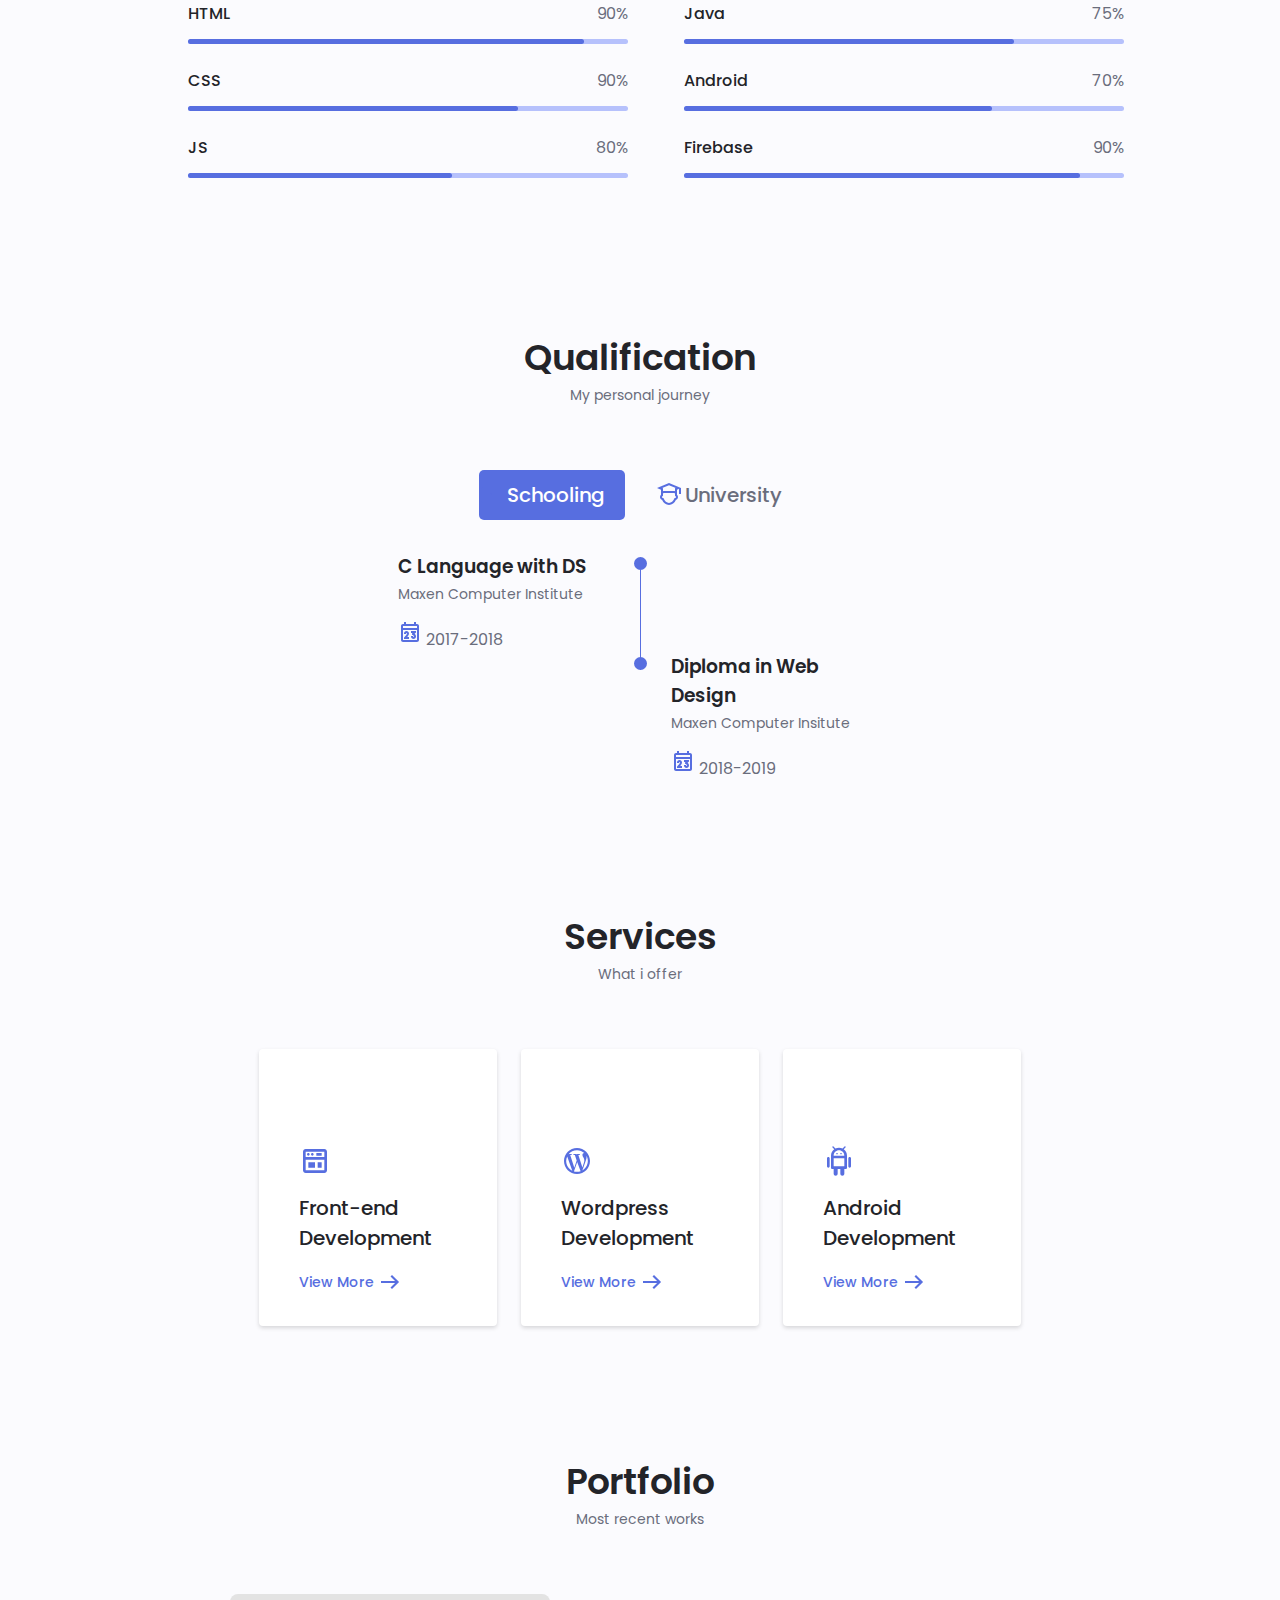
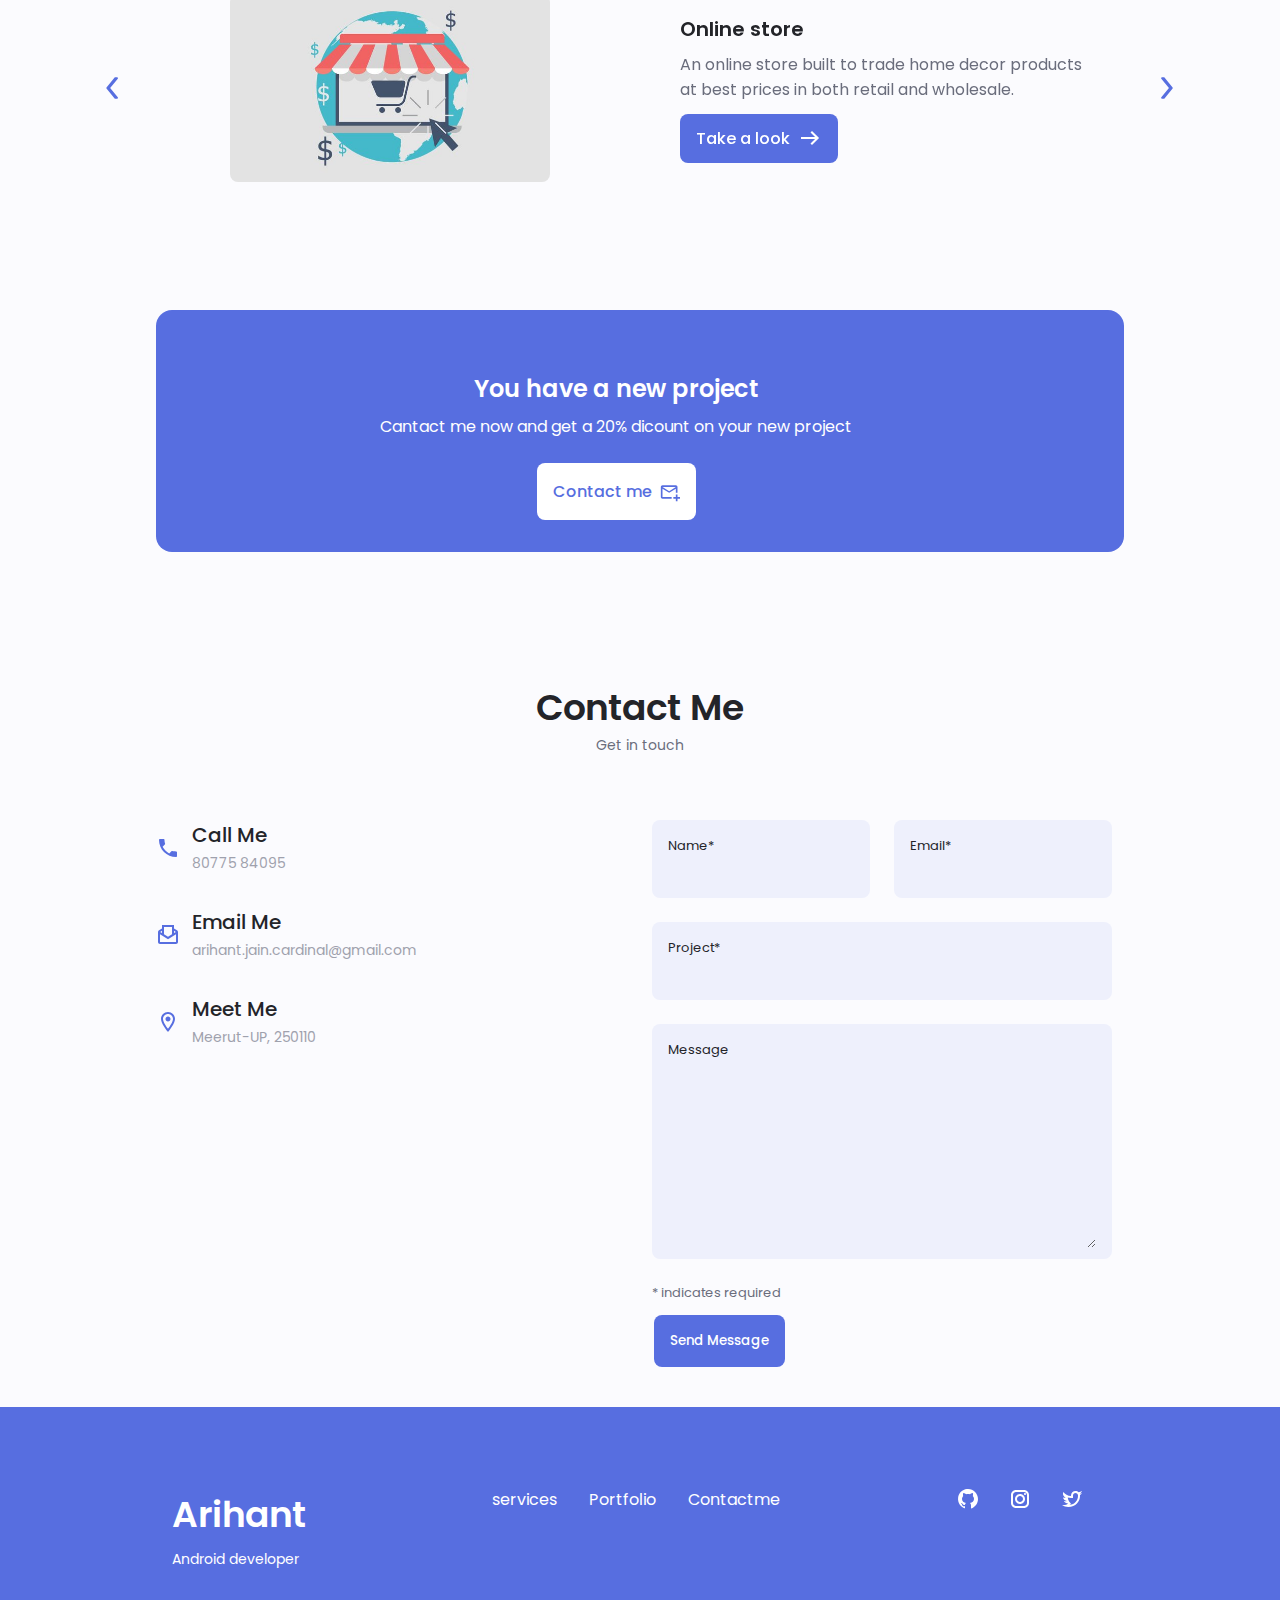
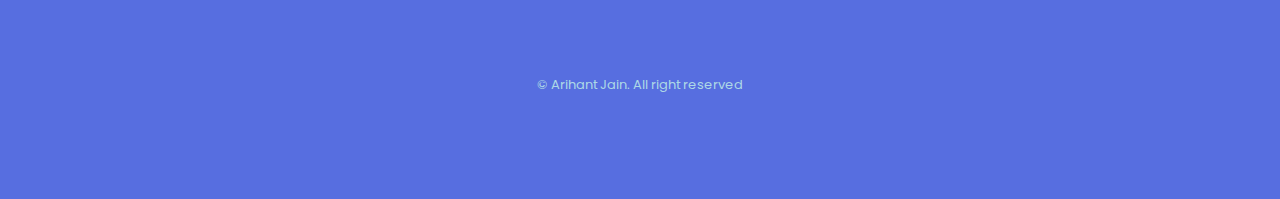
==== commit d75c3ab5: "Update index.html" ====
--- a/index.html
+++ b/index.html
@@ -356,7 +356,7 @@
                     </div>
 
                     <div class="about__buttons">
-                        <a download="" href="http://techyarihant.me/assets/pdf/Resume.pdf" class="button button--flex">
+                        <a download="" href="assets/Resume.pdf" class="button button--flex">
                             Download CV<svg style="margin-left: 4px" xmlns="http://www.w3.org/2000/svg" x="0px" y="0px"
                                 width="24" height="24" viewBox="0 0 172 172" style=" fill:#000000;">
                                 <g fill="none" fill-rule="nonzero" stroke="none" stroke-width="1" stroke-linecap="butt"
@@ -437,7 +437,7 @@
                                     <div class="skills__data">
                                         <div class="skills__titles">
                                             <h3 class="skills__name">CSS</h3>
-                                            <span class="skills__number">70%</span>
+                                            <span class="skills__number">90%</span>
                                         </div>
                                         <div class="skills__bar">
                                             <span class="skills__percentage skills__css"></span>
@@ -446,7 +446,7 @@
                                     <div class="skills__data">
                                         <div class="skills__titles">
                                             <h3 class="skills__name">JS</h3>
-                                            <span class="skills__number">60%</span>
+                                            <span class="skills__number">80%</span>
                                         </div>
                                         <div class="skills__bar">
                                             <span class="skills__percentage skills__js"></span>
@@ -1478,4 +1478,4 @@
     <script src="assets/js/main.js"></script>
 </body>
 
-</html>+</html>
